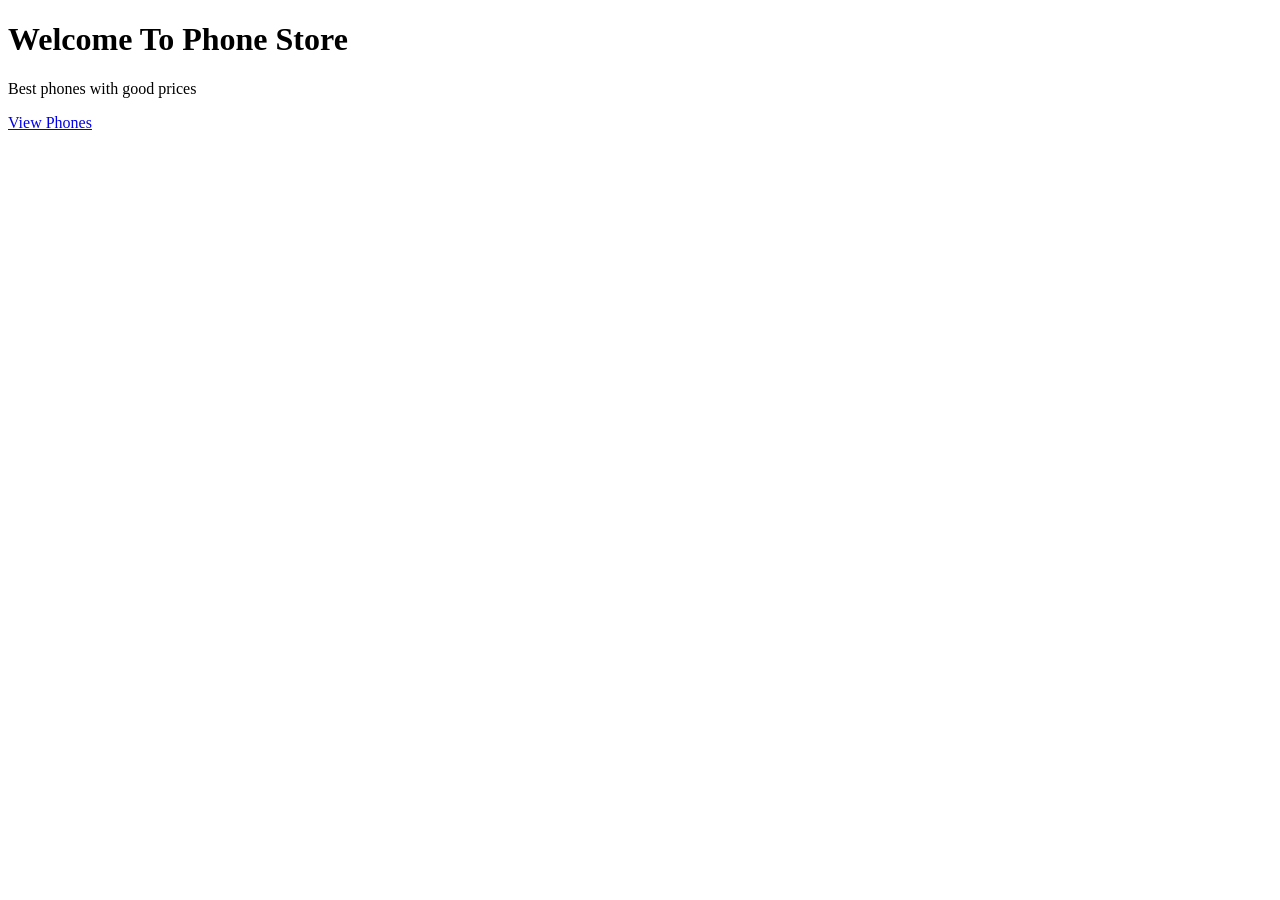
==== index.html @ f89a4284 "Add files via upload" ====
<!DOCTYPE html>
<html>
<head>
    <title>Phone Store</title>
</head>

<body>

    <h1>Welcome To Phone Store</h1>

    <p>Best phones with good prices</p>

    <a href="phones.html">View Phones</a>

</body>
</html>
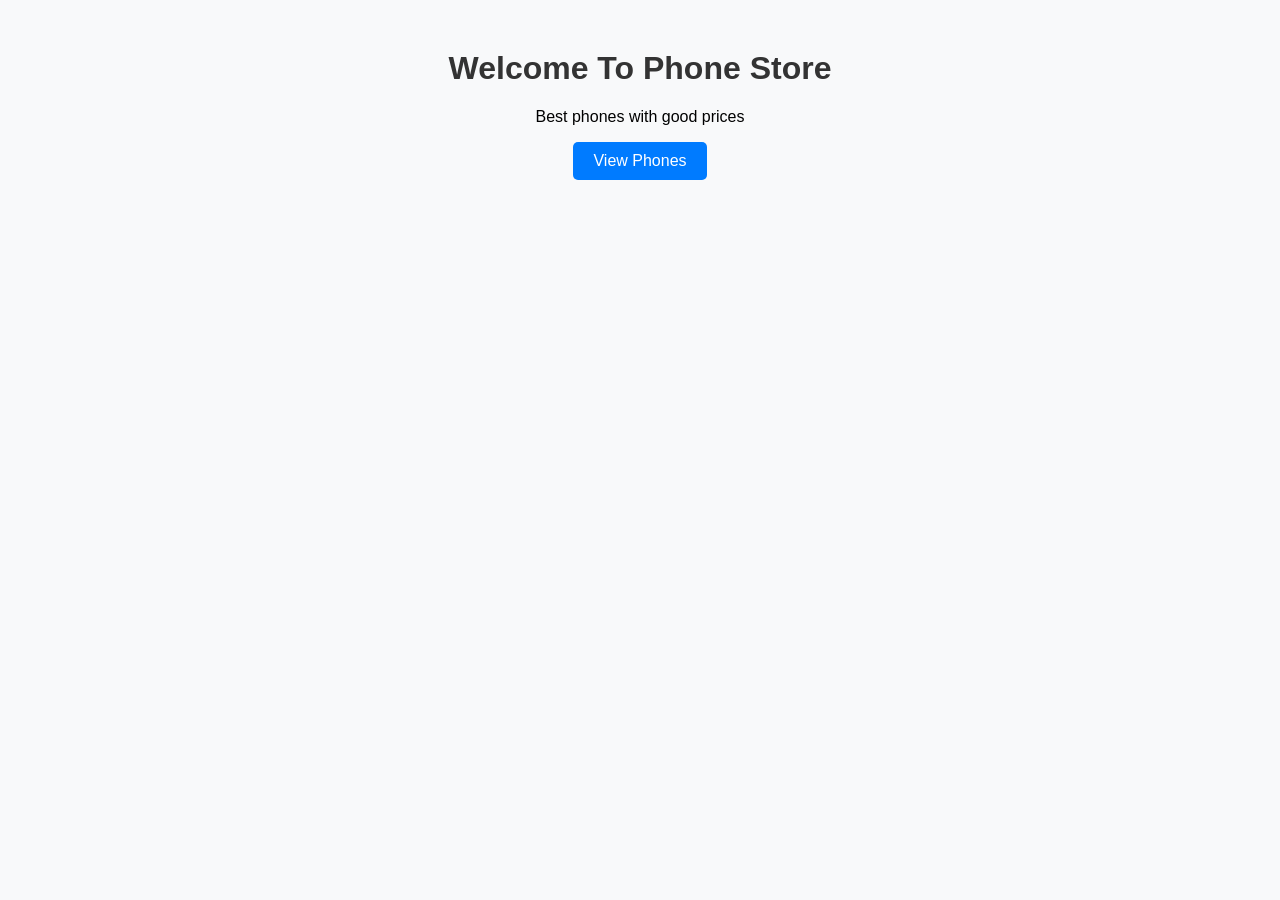
==== commit d0549d82: "Enhance index.html with CSS styling Added CSS styles for improved layout and design." ====
--- a/index.html
+++ b/index.html
@@ -2,15 +2,36 @@
 <html>
 <head>
     <title>Phone Store</title>
+    
+    <style>
+        body {
+            font-family: Arial, sans-serif;
+            text-align: center;
+            background-color: #f8f9fa;
+            margin-top: 50px;
+        }
+        h1 {
+            color: #333;
+        }
+        a {
+            display: inline-block;
+            padding: 10px 20px;
+            background-color: #007bff;
+            color: white;
+            text-decoration: none;
+            border-radius: 5px;
+            transition: background-color 0.3s;
+        }
+        a:hover {
+            background-color: #0056b3;
+        }
+    </style>
+    
 </head>
 
 <body>
-
     <h1>Welcome To Phone Store</h1>
-
     <p>Best phones with good prices</p>
-
     <a href="phones.html">View Phones</a>
-
 </body>
-</html>+</html>
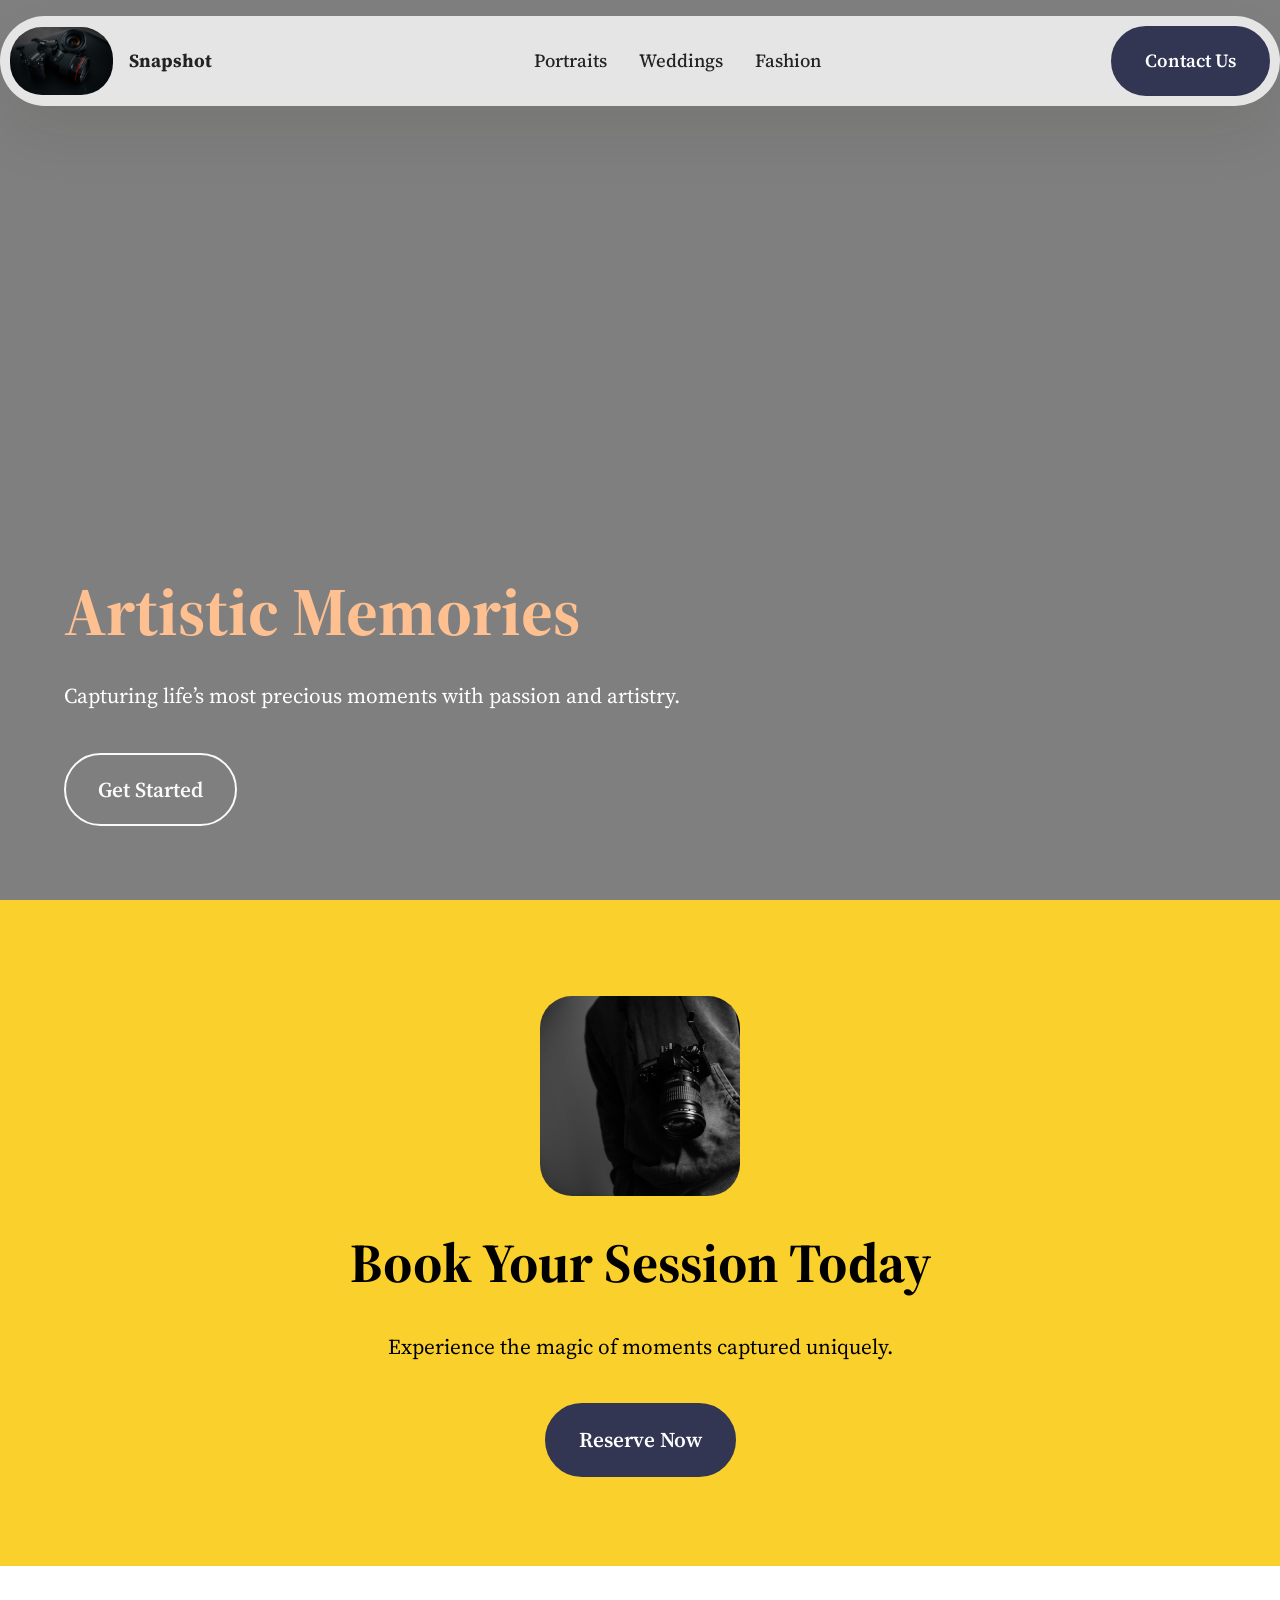
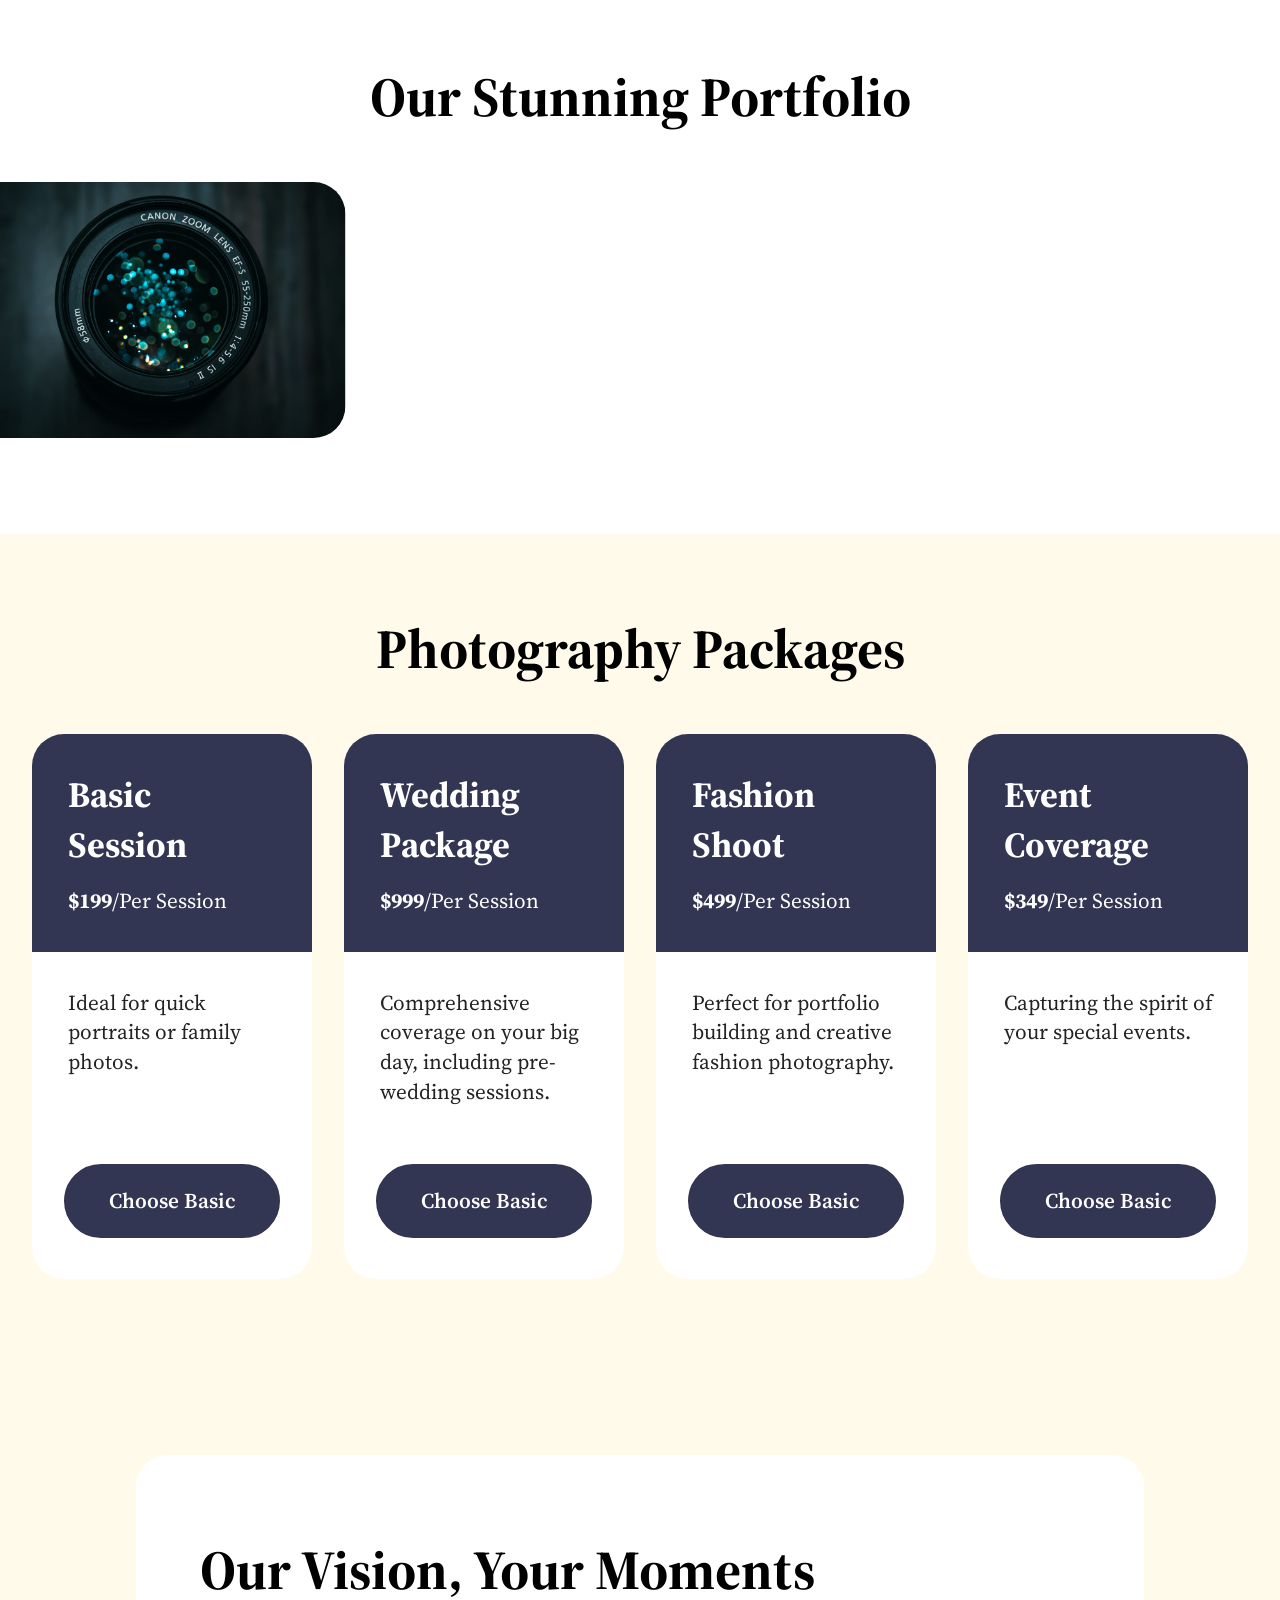
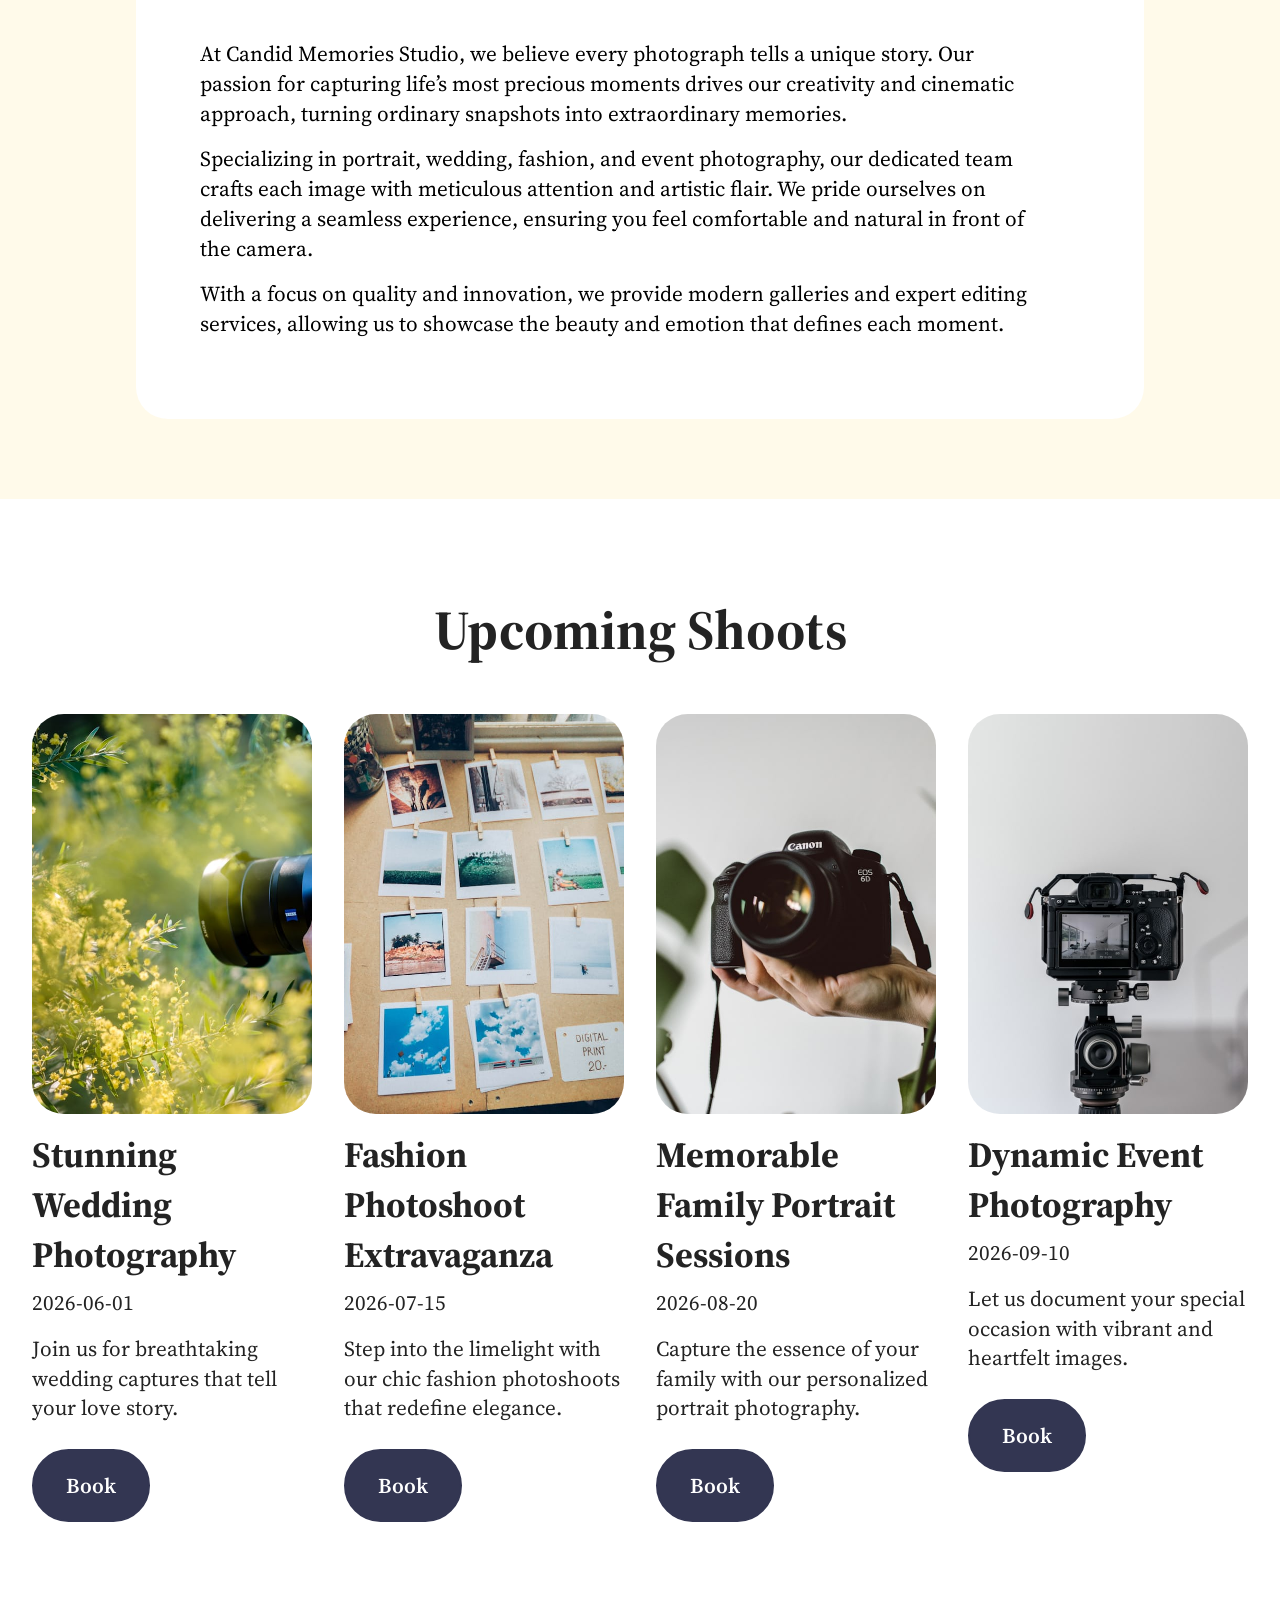
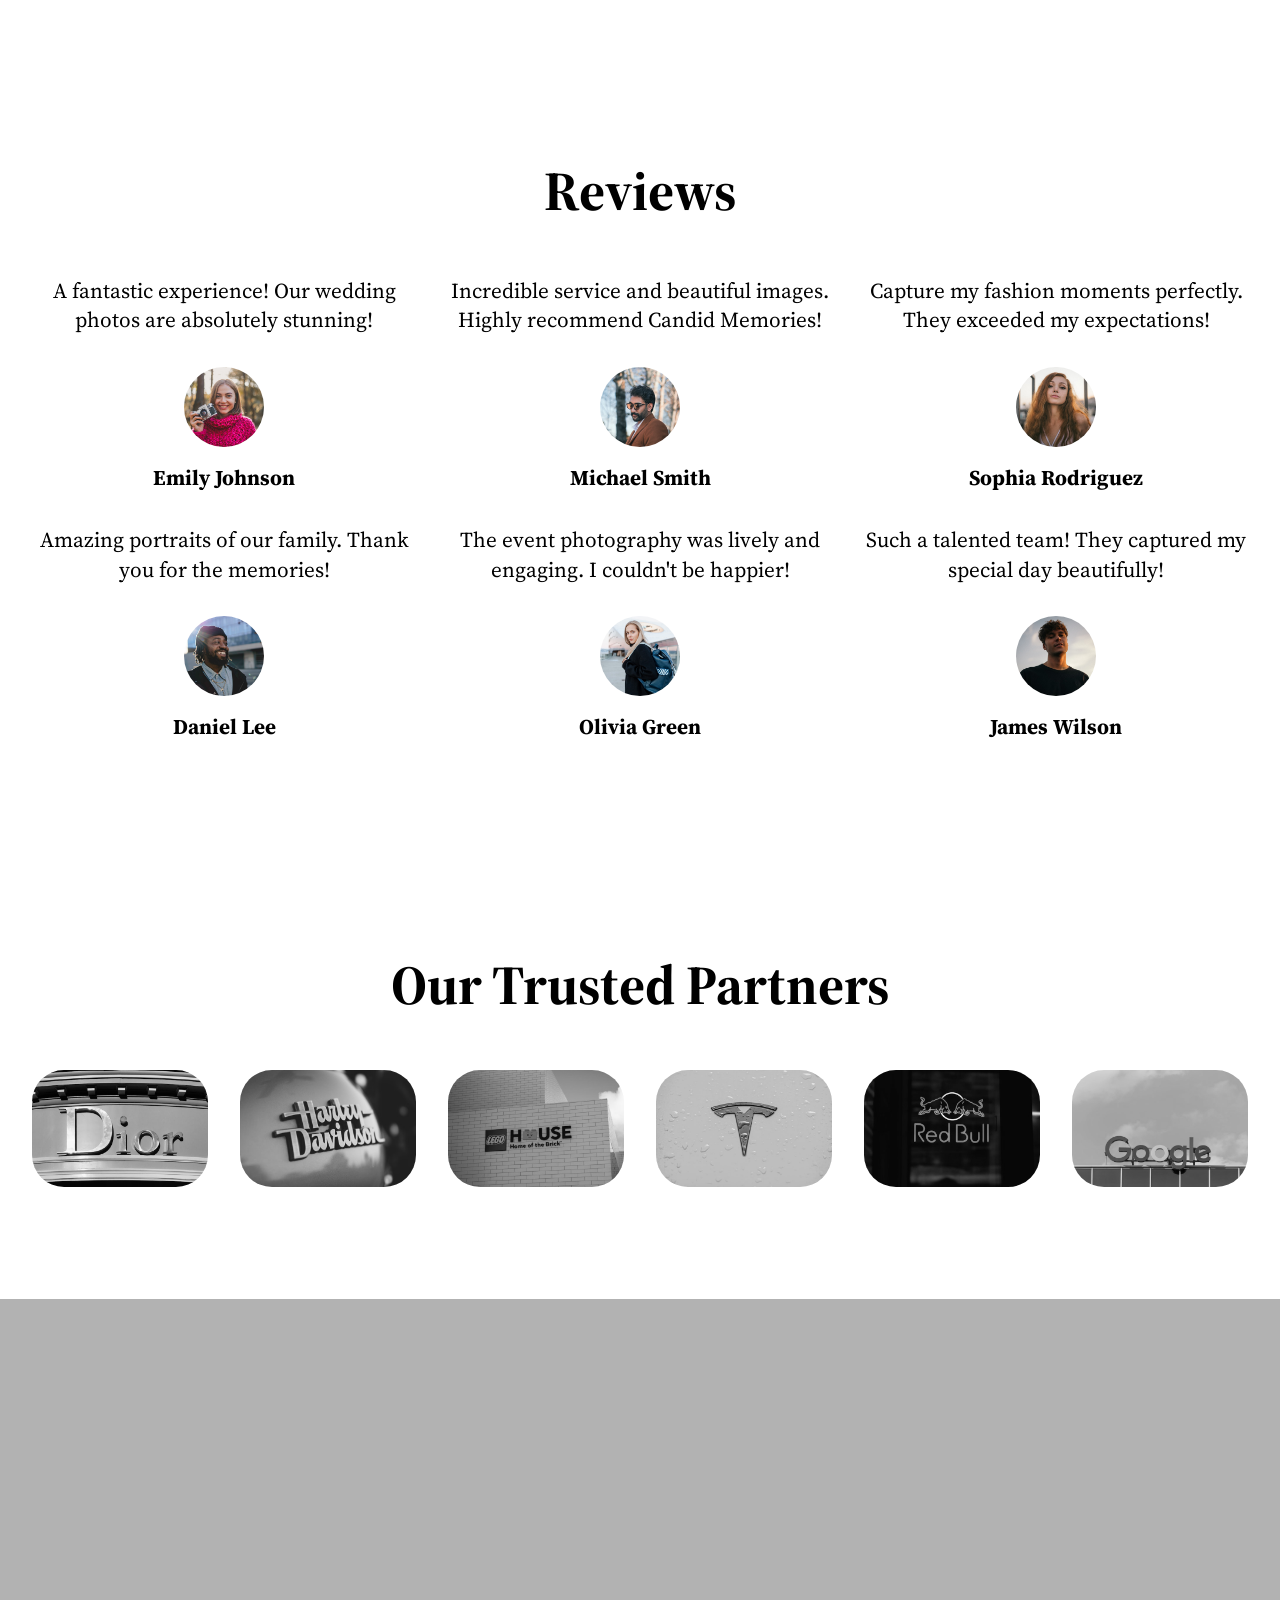
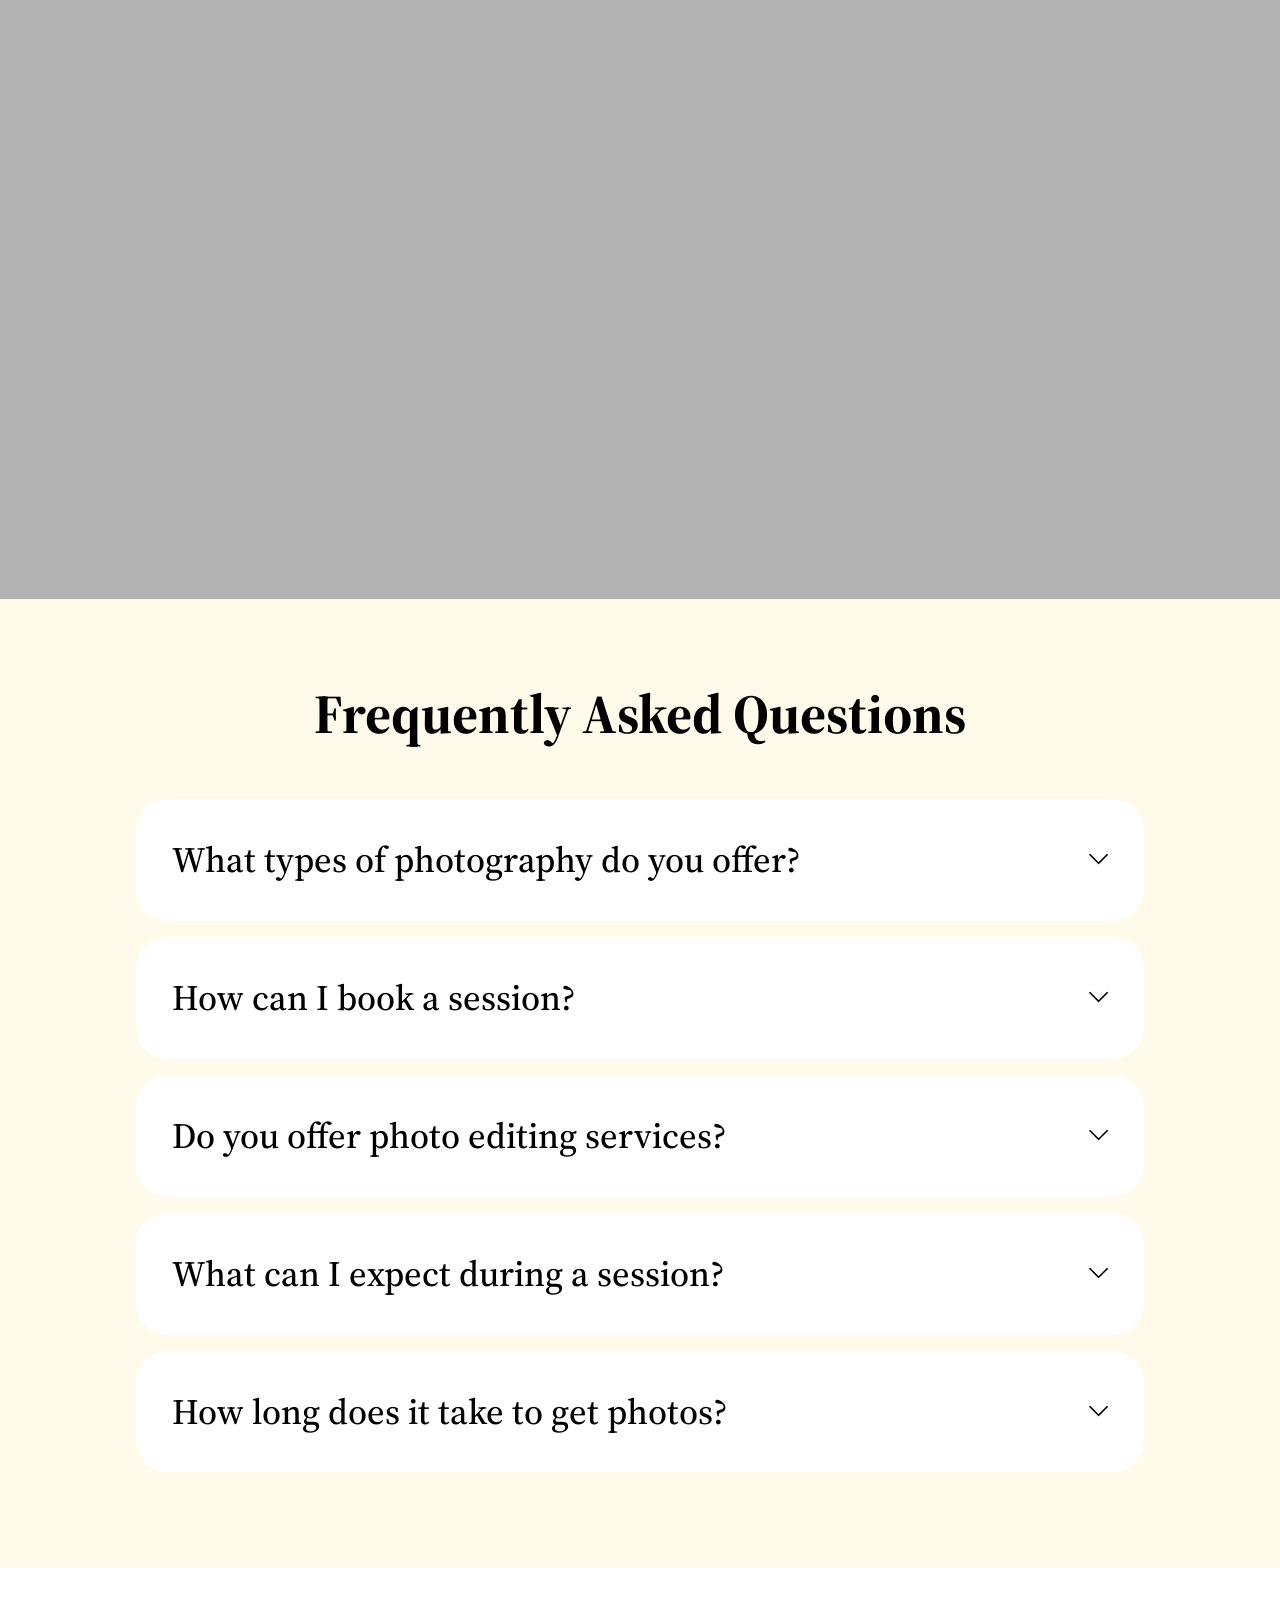
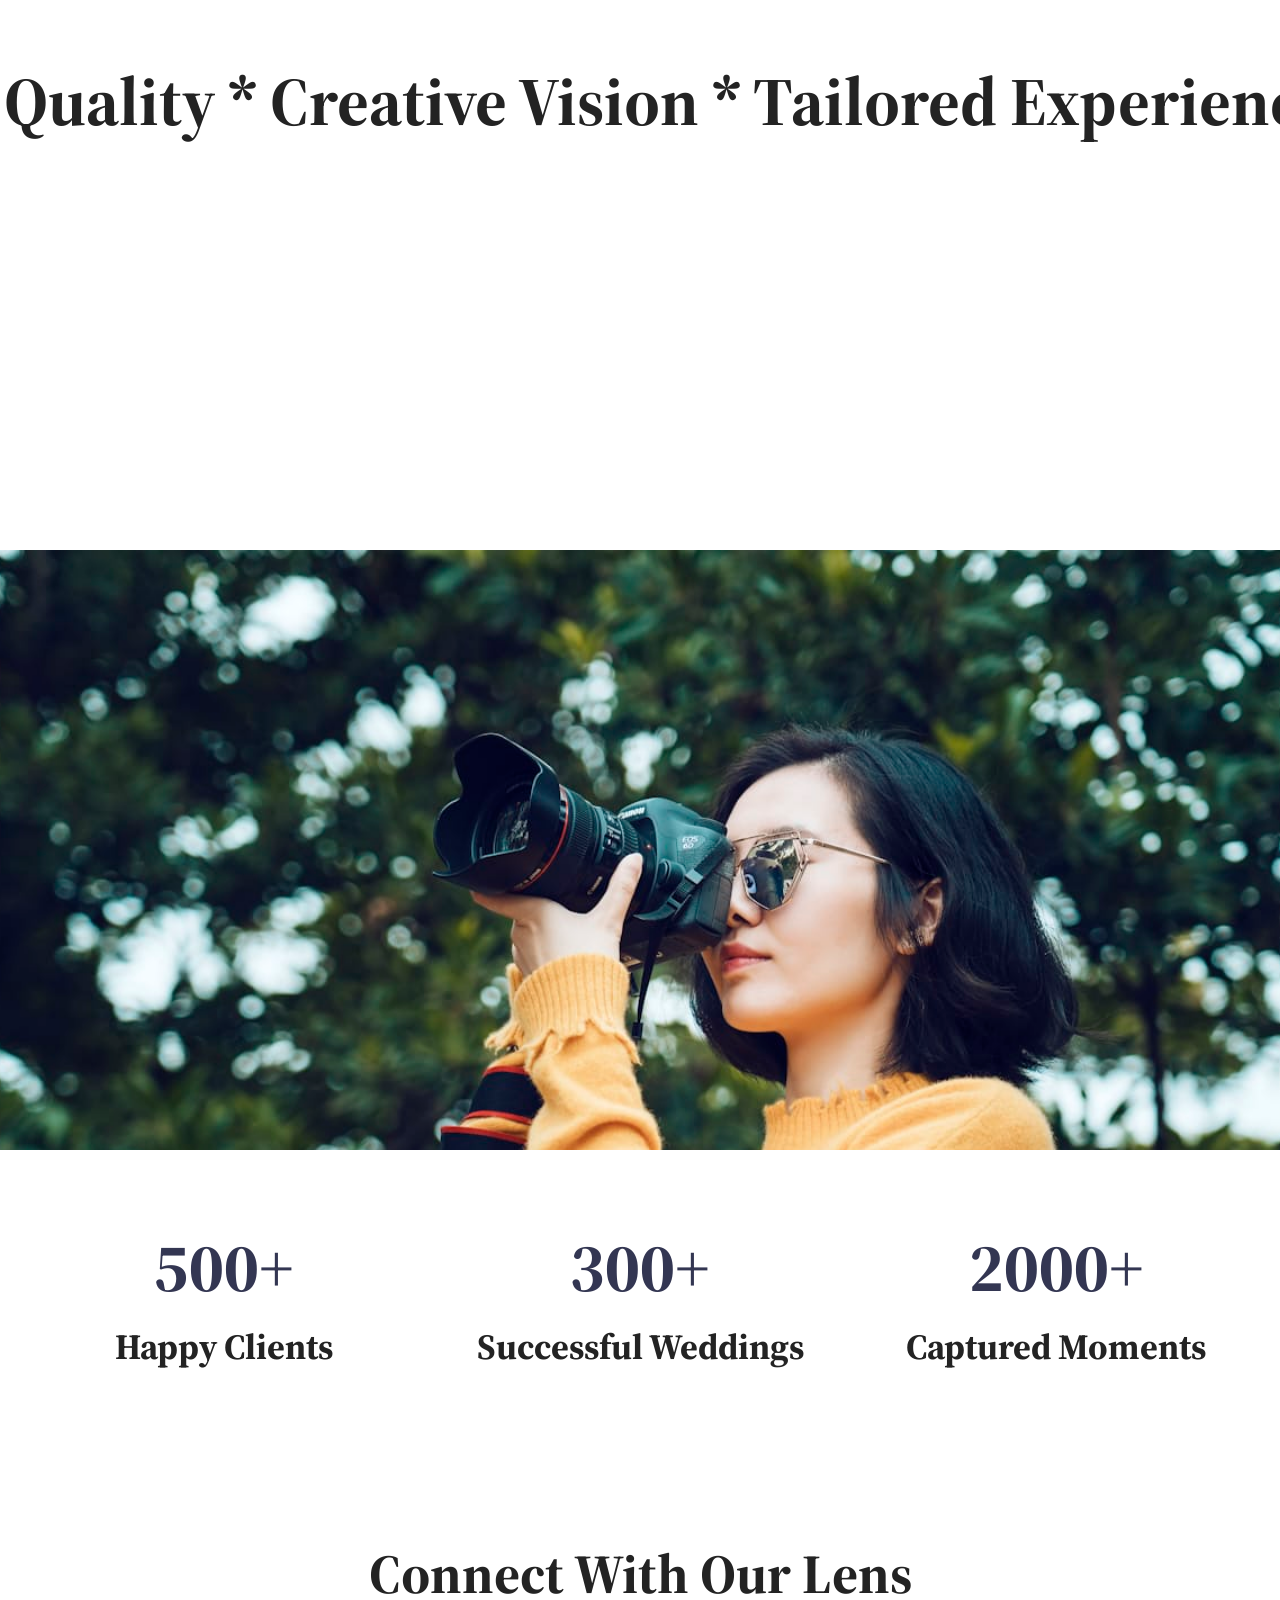
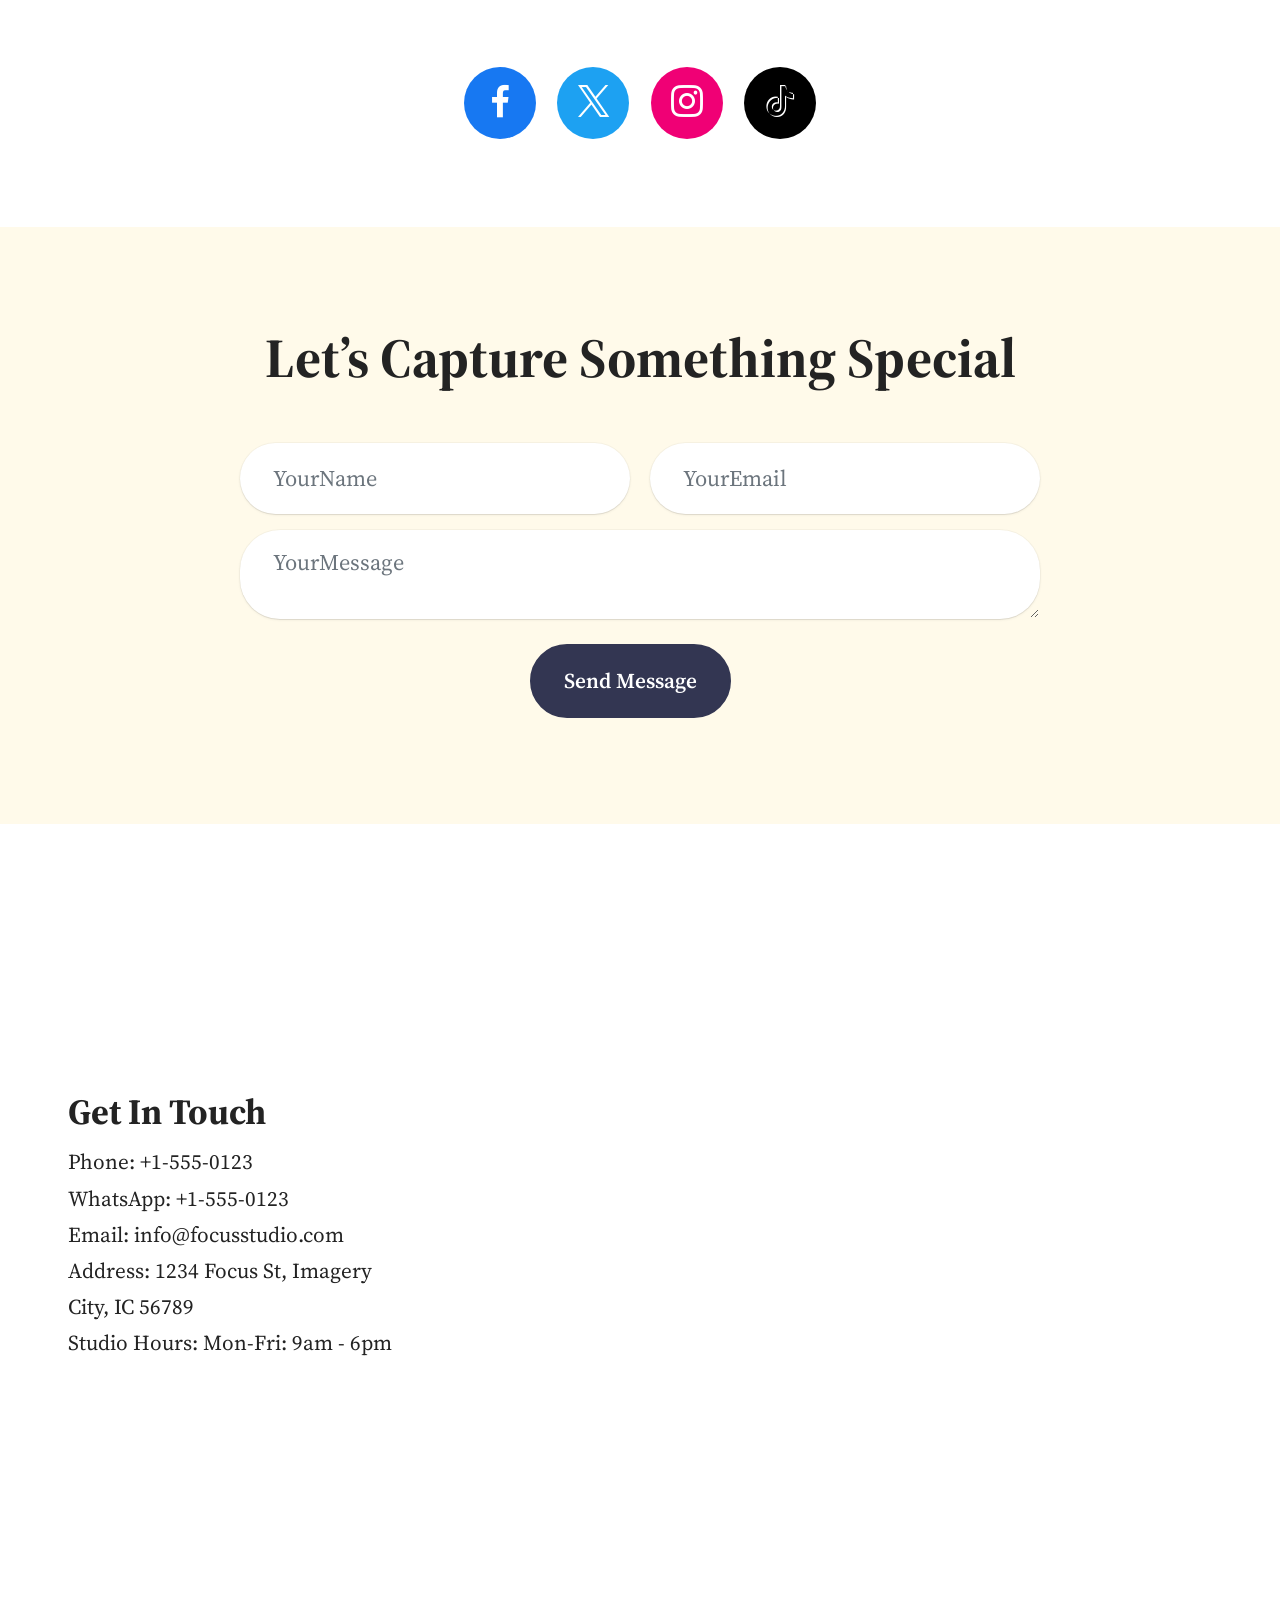
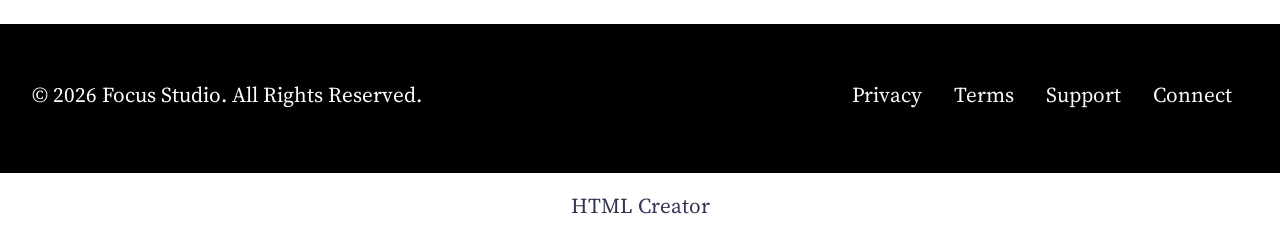
==== commit 9c2ba939: "Add files via upload" ====
--- a/index.html
+++ b/index.html
@@ -1,37 +1,865 @@
-<!DOCTYPE html>
-<html>
-<head>
-    <title>Phone Store</title>
-    
-    <style>
-        body {
-            font-family: Arial, sans-serif;
-            text-align: center;
-            background-color: #f8f9fa;
-            margin-top: 50px;
-        }
-        h1 {
-            color: #333;
-        }
-        a {
-            display: inline-block;
-            padding: 10px 20px;
-            background-color: #007bff;
-            color: white;
-            text-decoration: none;
-            border-radius: 5px;
-            transition: background-color 0.3s;
-        }
-        a:hover {
-            background-color: #0056b3;
-        }
-    </style>
-    
-</head>
-
-<body>
-    <h1>Welcome To Phone Store</h1>
-    <p>Best phones with good prices</p>
-    <a href="phones.html">View Phones</a>
-</body>
-</html>
+<!DOCTYPE html>
+<html  >
+<head>
+  <!-- Site made with Mobirise Website Builder v6.1.12, https://mobirise.com -->
+  <meta charset="UTF-8">
+  <meta http-equiv="X-UA-Compatible" content="IE=edge">
+  <meta name="generator" content="Mobirise v6.1.12, mobirise.com">
+  <meta name="viewport" content="width=device-width, initial-scale=1, minimum-scale=1">
+  <link rel="shortcut icon" href="assets/images/photo-1502982720700-bfff97f2ecac.jpeg" type="image/x-icon">
+  <meta name="description" content="Photography services that capture moments with creativity and cinematic techniques, from weddings to portraits.">
+  
+  
+  <title>Professional Photography Studio for Weddings, Portraits, and Events</title>
+  <link rel="stylesheet" href="assets/web/assets/mobirise-icons2/mobirise2.css">
+  <link rel="stylesheet" href="assets/bootstrap/css/bootstrap.min.css">
+  <link rel="stylesheet" href="assets/parallax/jarallax.css">
+  <link rel="stylesheet" href="assets/dropdown/css/style.css">
+  <link rel="stylesheet" href="assets/socicon/css/styles.css">
+  <link rel="stylesheet" href="assets/theme/css/style.css">
+  <link rel="preload" href="https://fonts.googleapis.com/css2?family=Source+Serif+4:wght@400;700&display=swap&display=swap" as="style" onload="this.onload=null;this.rel='stylesheet'">
+  <noscript><link rel="stylesheet" href="https://fonts.googleapis.com/css2?family=Source+Serif+4:wght@400;700&display=swap&display=swap"></noscript>
+  <link rel="preload" as="style" href="assets/mobirise/css/mbr-additional.css?v=GPKdsh"><link rel="stylesheet" href="assets/mobirise/css/mbr-additional.css?v=GPKdsh" type="text/css">
+
+  
+  
+  
+</head>
+<body>
+  
+  <section data-bs-version="5.1" class="menu menu2 cid-vjPxh8RHXF" once="menu" id="menu-5-vjPxh8RHXF">
+	
+
+	<nav class="navbar navbar-dropdown navbar-fixed-top navbar-expand-lg">
+		<div class="container">
+			<div class="navbar-brand">
+				<span class="navbar-logo">
+					<a href="https://mobiri.se">
+						<img src="assets/images/photo-1502982720700-bfff97f2ecac.jpeg" alt="Mobirise Website Builder" style="height: 4.3rem;">
+					</a>
+				</span>
+				<span class="navbar-caption-wrap"><a class="navbar-caption text-black display-4" href="https://mobiri.se">Snapshot</a></span>
+			</div>
+			<button class="navbar-toggler" type="button" data-toggle="collapse" data-bs-toggle="collapse" data-target="#navbarSupportedContent" data-bs-target="#navbarSupportedContent" aria-controls="navbarNavAltMarkup" aria-expanded="false" aria-label="Toggle navigation">
+				<div class="hamburger">
+					<span></span>
+					<span></span>
+					<span></span>
+					<span></span>
+				</div>
+			</button>
+			<div class="collapse navbar-collapse" id="navbarSupportedContent">
+				<ul class="navbar-nav nav-dropdown" data-app-modern-menu="true">
+					<li class="nav-item">
+						<a class="nav-link link text-black display-4" href="https://mobiri.se">Portraits</a>
+					</li>
+					<li class="nav-item">
+						<a class="nav-link link text-black display-4" href="https://mobiri.se" aria-expanded="false">Weddings</a>
+					</li>
+					<li class="nav-item">
+						<a class="nav-link link text-black display-4" href="https://mobiri.se">Fashion</a>
+					</li>
+				</ul>
+				
+				<div class="navbar-buttons mbr-section-btn">
+					<a class="btn btn-primary display-4" href="https://mobiri.se">Contact Us</a>
+				</div>
+			</div>
+		</div>
+	</nav>
+</section>
+
+<section data-bs-version="5.1" class="header18 cid-vjPxh8SA0e mbr-fullscreen" data-bg-video="https://www.youtube.com/embed/ohpHY8m54Hc?autoplay=1&amp;loop=1&amp;playlist=ohpHY8m54Hc&amp;t=20&amp;mute=1&amp;playsinline=1&amp;controls=0&amp;showinfo=0&amp;autohide=1&amp;allowfullscreen=true&amp;mode=transparent" id="hero-15-vjPxh8SA0e">
+  
+
+  <div class="mbr-overlay" style="opacity: 0.5; background-color: rgb(0, 0, 0);"></div>
+  <div class="container-fluid">
+    <div class="row">
+      <div class="content-wrap col-12 col-md-12">
+        <h1 class="mbr-section-title mbr-fonts-style mbr-white mb-4 display-1">
+          <strong>Artistic Memories</strong>
+        </h1>
+        
+        <p class="mbr-fonts-style mbr-text mbr-white mb-4 display-7">Capturing life’s most precious moments with passion and artistry.</p>
+        <div class="mbr-section-btn">
+          <a class="btn btn-white-outline display-7" href="https://mobiri.se">Get Started</a>
+        </div>
+      </div>
+    </div>
+  </div>
+</section>
+
+<section data-bs-version="5.1" class="header12 cid-vjPxh8S3oY" id="call-to-action-8-vjPxh8S3oY">
+    
+
+    
+    
+
+    <div class="text-center container">
+        <div class="row mb-4 justify-content-center">
+            <div class="col-12 col-md-4">
+                <img src="assets/images/photo-1499343245400-cddc78a01317.jpeg" alt="Mobirise Website Builder">
+            </div>
+        </div>
+        <div class="row justify-content-center">
+            <div class="col-md-12 content-head">
+                <h1 class="mbr-section-title mbr-fonts-style mb-4 display-2">
+                    <strong>Book Your Session Today</strong>
+                </h1>
+                <p class="mbr-text mbr-fonts-style mb-4 display-7">Experience the magic of moments captured uniquely.</p>
+                <div class="mbr-section-btn mt-4">
+                    <a class="btn btn-primary display-7" href="https://mobiri.se">Reserve Now</a>
+                </div>
+            </div>
+        </div>
+    </div>
+</section>
+
+<section data-bs-version="5.1" class="gallery07 cid-vjPxh8TL9C" id="gallery-16-vjPxh8TL9C">
+  
+  
+  <div class="container-fluid gallery-wrapper">
+    <div class="row justify-content-center">
+      <div class="col-12 content-head">
+        <div class="mbr-section-head mb-5">
+          <h4 class="mbr-section-title mbr-fonts-style align-center mb-0 display-2">
+            <strong>Our Stunning Portfolio</strong>
+          </h4>
+          
+        </div>
+      </div>
+    </div>
+    <div class="grid-container">
+      <div class="grid-container-3 moving-left" style="transform: translate3d(-200px, 0px, 0px);">
+        <div class="grid-item">
+          <img src="assets/images/photo-1598006640672-f0cc33c40702.jpeg" alt="Mobirise Website Builder">
+        </div>
+        <div class="grid-item">
+          <img src="assets/images/photo-1542038784456-1ea8e935640e.jpeg" alt="Mobirise Website Builder">
+        </div>
+        <div class="grid-item">
+          <img src="assets/images/photo-1516828848398-e04c82e9205a.jpeg" alt="Mobirise Website Builder">
+        </div>
+        <div class="grid-item">
+          <img src="assets/images/photo-1506241537529-eefea1fbe44d.jpeg" alt="Mobirise Website Builder">
+        </div>
+      </div>
+    </div>
+  </div>
+</section>
+
+<section data-bs-version="5.1" class="pricing1 cid-vjPxh8T1RH" id="pricing-cards-1-vjPxh8T1RH">
+    
+    
+    <div class="container-fluid">
+        <div class="row justify-content-center">
+            <div class="col-12 content-head">
+                <div class="mbr-section-head mb-5">
+                    <h4 class="mbr-section-title mbr-fonts-style align-center mb-0 display-2">
+                        <strong>Photography Packages</strong>
+                    </h4>
+                    
+                </div>
+            </div>
+        </div>
+        <div class="row">
+            <div class="item features-without-image col-12 col-md-6 col-lg-3 item-mb active">
+                <div class="item-wrapper">
+                    <div class="item-head">
+                        <h5 class="item-title mbr-fonts-style mb-3 display-5">
+                            <strong>Basic Session</strong>
+                        </h5>
+                        <h6 class="item-subtitle mbr-fonts-style mt-0 mb-0 display-7">
+                            <strong>$199</strong>/Per Session
+                        </h6>
+                    </div>
+                    <div class="item-content">
+                        <p class="mbr-text mbr-fonts-style display-7">Ideal for quick portraits or family photos.</p>
+                    </div>
+                    <div class="mbr-section-btn item-footer">
+                        <a href="" class="btn item-btn btn-primary display-7">Choose Basic</a>
+                    </div>
+                </div>
+            </div>
+            <div class="item features-without-image col-12 col-md-6 col-lg-3 item-mb">
+                <div class="item-wrapper">
+                    <div class="item-head">
+                        <h5 class="item-title mbr-fonts-style mb-3 display-5">
+                            <strong>Wedding Package</strong>
+                        </h5>
+                        <h6 class="item-subtitle mbr-fonts-style mt-0 mb-0 display-7">
+                            <strong>$999</strong>/Per Session
+                        </h6>
+                    </div>
+                    <div class="item-content">
+                        <p class="mbr-text mbr-fonts-style display-7">Comprehensive coverage on your big day, including pre-wedding sessions.</p>
+                    </div>
+                    <div class="mbr-section-btn item-footer">
+                        <a href="" class="btn item-btn btn-primary display-7">Choose Basic</a>
+                    </div>
+                </div>
+            </div>
+
+            <div class="item features-without-image col-12 col-md-6 col-lg-3 item-mb">
+                <div class="item-wrapper">
+                    <div class="item-head">
+                        <h5 class="item-title mbr-fonts-style mb-3 display-5">
+                            <strong>Fashion Shoot</strong>
+                        </h5>
+                        <h6 class="item-subtitle mbr-fonts-style mt-0 mb-0 display-7">
+                            <strong>$499</strong>/Per Session
+                        </h6>
+                    </div>
+                    <div class="item-content">
+                        <p class="mbr-text mbr-fonts-style display-7">Perfect for portfolio building and creative fashion photography.</p>
+                    </div>
+                    <div class="mbr-section-btn item-footer">
+                        <a href="" class="btn item-btn btn-primary display-7">Choose Basic</a>
+                    </div>
+                </div>
+            </div>
+
+            <div class="item features-without-image col-12 col-md-6 col-lg-3 item-mb">
+                <div class="item-wrapper">
+                    <div class="item-head">
+                        <h5 class="item-title mbr-fonts-style mb-3 display-5">
+                            <strong>Event Coverage</strong>
+                        </h5>
+                        <h6 class="item-subtitle mbr-fonts-style mt-0 mb-0 display-7">
+                            <strong>$349</strong>/Per Session
+                        </h6>
+                    </div>
+                    <div class="item-content">
+                        <p class="mbr-text mbr-fonts-style display-7">Capturing the spirit of your special events.</p>
+                    </div>
+                    <div class="mbr-section-btn item-footer">
+                        <a href="" class="btn item-btn btn-primary display-7">Choose Basic</a>
+                    </div>
+                </div>
+            </div>
+        </div>
+    </div>
+</section>
+
+<section data-bs-version="5.1" class="article07 cid-vjPxh8TmqF" id="about-us-7-vjPxh8TmqF">
+  
+
+  
+  
+  <div class="container">
+    <div class="row justify-content-center">
+      <div class="card col-md-12 col-lg-10">
+        <div class="card-wrapper">
+          <h3 class="card-title mbr-fonts-style mbr-white mt-3 mb-4 display-2">
+            <strong>Our Vision, Your Moments</strong>
+          </h3>
+          <div class="row card-box align-left">
+            <div class="item features-without-image col-12">
+              <div class="item-wrapper">
+                
+                <p class="mbr-text mbr-fonts-style display-7">At Candid Memories Studio, we believe every photograph tells a unique story. Our passion for capturing life’s most precious moments drives our creativity and cinematic approach, turning ordinary snapshots into extraordinary memories.</p>
+              </div>
+            </div>
+            <div class="item features-without-image col-12">
+              <div class="item-wrapper">
+                
+                <p class="mbr-text mbr-fonts-style display-7">Specializing in portrait, wedding, fashion, and event photography, our dedicated team crafts each image with meticulous attention and artistic flair. We pride ourselves on delivering a seamless experience, ensuring you feel comfortable and natural in front of the camera.</p>
+              </div>
+            </div>
+            <div class="item features-without-image col-12">
+              <div class="item-wrapper">
+                
+                <p class="mbr-text mbr-fonts-style display-7">With a focus on quality and innovation, we provide modern galleries and expert editing services, allowing us to showcase the beauty and emotion that defines each moment.</p>
+              </div>
+            </div>
+          </div>
+          
+        </div>
+      </div>
+    </div>
+  </div>
+</section>
+
+<section data-bs-version="5.1" class="features03 cid-vjPxh8TkgZ" id="events-1-vjPxh8TkgZ">
+  
+  
+  <div class="container-fluid">
+    <div class="row justify-content-center mb-5">
+      <div class="col-12 content-head">
+        <div class="mbr-section-head">
+          <h4 class="mbr-section-title mbr-fonts-style align-center mb-0 display-2">
+            <strong>Upcoming Shoots</strong>
+          </h4>
+          
+        </div>
+      </div>
+    </div>
+    <div class="row">
+      <div class="item features-image col-12 col-md-6 col-lg-3 active">
+        <div class="item-wrapper">
+          <div class="item-img mb-3">
+            <img src="assets/images/photo-1565004569929-4f400c11e9ef.jpeg" alt="Mobirise Website Builder" title="">
+          </div>
+          <div class="item-content align-left">
+            <h5 class="item-title mbr-fonts-style mt-0 mb-2 display-5">
+              <strong>Stunning Wedding Photography</strong>
+            </h5>
+            <p class="mbr-text mbr-fonts-style mb-3 display-7">2026-06-01</p>
+            <p class="mbr-text mbr-fonts-style mb-3 display-7">Join us for breathtaking wedding captures that tell your love story.</p>
+            <div class="mbr-section-btn item-footer">
+              <a href="" class="btn item-btn btn-primary display-7">Book</a>
+            </div>
+          </div>
+        </div>
+      </div>
+      <div class="item features-image col-12 col-md-6 col-lg-3">
+        <div class="item-wrapper">
+          <div class="item-img mb-3">
+            <img src="assets/images/photo-1500051638674-ff996a0ec29e.jpeg" alt="Mobirise Website Builder" title="" data-slide-to="1" data-bs-slide-to="1">
+          </div>
+          <div class="item-content align-left">
+            <h5 class="item-title mbr-fonts-style mb-2 mt-0 display-5">
+              <strong>Fashion Photoshoot Extravaganza</strong>
+            </h5>
+            <p class="mbr-text mbr-fonts-style mb-3 display-7">2026-07-15</p>
+            <p class="mbr-text mbr-fonts-style mb-3 display-7">Step into the limelight with our chic fashion photoshoots that redefine elegance.</p>
+            <div class="mbr-section-btn item-footer">
+              <a href="" class="btn item-btn btn-primary display-7">Book</a>
+            </div>
+          </div>
+        </div>
+      </div>
+      <div class="item features-image col-12 col-md-6 col-lg-3">
+        <div class="item-wrapper">
+          <div class="item-img mb-3">
+            <img src="assets/images/photo-1548502499-ef49e8cf98d4.jpeg" alt="Mobirise Website Builder" title="" data-slide-to="2" data-bs-slide-to="2">
+          </div>
+          <div class="item-content align-left">
+            <h5 class="item-title mbr-fonts-style mb-2 mt-0 display-5">
+              <strong>Memorable Family Portrait Sessions</strong>
+            </h5>
+            <p class="mbr-text mbr-fonts-style mb-3 display-7">2026-08-20</p>
+            <p class="mbr-text mbr-fonts-style mb-3 display-7">Capture the essence of your family with our personalized portrait photography.</p>
+            <div class="mbr-section-btn item-footer">
+              <a href="" class="btn item-btn btn-primary display-7">Book</a>
+            </div>
+          </div>
+        </div>
+      </div>
+      <div class="item features-image col-12 col-md-6 col-lg-3">
+        <div class="item-wrapper">
+          <div class="item-img mb-3">
+            <img src="assets/images/photo-1726667798128-ac67fa9c869a.jpeg" alt="Mobirise Website Builder" title="" data-slide-to="2" data-bs-slide-to="2">
+          </div>
+          <div class="item-content align-left">
+            <h5 class="item-title mbr-fonts-style mb-2 mt-0 display-5">
+              <strong>Dynamic Event Photography</strong>
+            </h5>
+            <p class="mbr-text mbr-fonts-style mb-3 display-7">2026-09-10</p>
+            <p class="mbr-text mbr-fonts-style mb-3 display-7">Let us document your special occasion with vibrant and heartfelt images.</p>
+            <div class="mbr-section-btn item-footer">
+              <a href="" class="btn item-btn btn-primary display-7">Book</a>
+            </div>
+          </div>
+        </div>
+      </div>
+    </div>
+  </div>
+</section>
+
+<section data-bs-version="5.1" class="people05 cid-vjPxh8Uvvu" id="testimonials-5-vjPxh8Uvvu">
+	
+
+	
+	
+	<div class="container">
+		<div class="row mb-5 justify-content-center">
+			<div class="col-12 mb-0 content-head">
+				<h3 class="mbr-section-title mbr-fonts-style align-center mb-0 display-2">
+					<strong>Reviews</strong>
+				</h3>
+				
+			</div>
+		</div>
+		<div class="row">
+			<div class="item features-without-image col-12 col-md-6 col-lg-4 active">
+				<div class="item-wrapper">
+					<div class="card-box align-left">
+						<p class="card-text mbr-fonts-style display-7">A fantastic experience! Our wedding photos are absolutely stunning!</p>
+						<div class="img-wrapper mt-4 mb-3">
+							<img src="assets/images/photo-1557779939-87259c01de7b.jpeg" alt="" data-slide-to="0" data-bs-slide-to="0">
+						</div>
+						<h5 class="card-title mbr-fonts-style display-7">
+							<strong>Emily Johnson</strong>
+						</h5>
+					</div>
+				</div>
+			</div>
+			<div class="item features-without-image col-12 col-md-6 col-lg-4">
+				<div class="item-wrapper">
+					<div class="card-box align-left">
+						<p class="card-text mbr-fonts-style display-7">Incredible service and beautiful images. Highly recommend Candid Memories!</p>
+						<div class="img-wrapper mt-4 mb-3">
+							<img src="assets/images/photo-1638868939857-11ac407b347a.jpeg" data-slide-to="1" data-bs-slide-to="1" alt="">
+						</div>
+						<h5 class="card-title mbr-fonts-style display-7">
+							<strong>Michael Smith</strong>
+						</h5>
+					</div>
+				</div>
+			</div>
+			<div class="item features-without-image col-12 col-md-6 col-lg-4">
+				<div class="item-wrapper">
+					<div class="card-box align-left">
+						<p class="card-text mbr-fonts-style display-7">Capture my fashion moments perfectly. They exceeded my expectations!</p>
+						<div class="img-wrapper mt-4 mb-3">
+							<img src="assets/images/photo-1536763225213-b5592b525630.jpeg" data-slide-to="2" data-bs-slide-to="2" alt="">
+						</div>
+						<h5 class="card-title mbr-fonts-style display-7">
+							<strong>Sophia Rodriguez</strong>
+						</h5>
+					</div>
+				</div>
+			</div>
+			<div class="item features-without-image col-12 col-md-6 col-lg-4">
+				<div class="item-wrapper">
+					<div class="card-box align-left">
+						<p class="card-text mbr-fonts-style display-7">Amazing portraits of our family. Thank you for the memories!</p>
+						<div class="img-wrapper mt-4 mb-3">
+							<img src="assets/images/photo-1621624666561-84d0107001dc.jpeg" data-slide-to="4" data-bs-slide-to="4" alt="">
+						</div>
+						<h5 class="card-title mbr-fonts-style display-7">
+							<strong>Daniel Lee</strong>
+						</h5>
+					</div>
+				</div>
+			</div>
+			<div class="item features-without-image col-12 col-md-6 col-lg-4">
+				<div class="item-wrapper">
+					<div class="card-box align-left">
+						<p class="card-text mbr-fonts-style display-7">The event photography was lively and engaging. I couldn't be happier!</p>
+						<div class="img-wrapper mt-4 mb-3">
+							<img src="assets/images/photo-1643029950351-6ae7f69186fc.jpeg" data-slide-to="6" data-bs-slide-to="6" alt="">
+						</div>
+						<h5 class="card-title mbr-fonts-style display-7">
+							<strong>Olivia Green</strong>
+						</h5>
+					</div>
+				</div>
+			</div>
+			<div class="item features-without-image col-12 col-md-6 col-lg-4">
+				<div class="item-wrapper">
+					<div class="card-box align-left">
+						<p class="card-text mbr-fonts-style display-7">Such a talented team! They captured my special day beautifully!</p>
+						<div class="img-wrapper mt-4 mb-3">
+							<img src="assets/images/photo-1543965170-4c01a586684e.jpeg" data-slide-to="7" data-bs-slide-to="7" alt="">
+						</div>
+						<h5 class="card-title mbr-fonts-style display-7">
+							<strong>James Wilson</strong>
+						</h5>
+					</div>
+				</div>
+			</div>
+		</div>
+	</div>
+</section>
+
+<section data-bs-version="5.1" class="clients04 cid-vjPxh8Uz2z" id="partners-1-vjPxh8Uz2z">
+    
+    
+    <div class="container-fluid">
+        <div class="row justify-content-center mb-5">
+            <div class="col-12 content-head">
+                <div class="mbr-section-head">
+                    <h4 class="mbr-section-title mbr-fonts-style align-center mb-0 display-2">
+                        <strong>Our Trusted Partners</strong>
+                    </h4>
+                    
+                </div>
+            </div>
+        </div>
+        <div class="row">
+            <div class="item features-image col-12 col-md-6 col-sm-6 col-lg-2 active">
+                <div class="item-wrapper">
+                    <div class="">
+                        <img src="assets/images/photo-1646825461394-ebd1800141d1.jpeg" alt="Mobirise Website Builder" title="" data-slide-to="1" data-bs-slide-to="1">
+                    </div>
+                    
+                </div>
+            </div>
+            <div class="item features-image col-12 col-md-6 col-sm-6 col-lg-2">
+                <div class="item-wrapper">
+                    <div class="">
+                        <img src="assets/images/photo-1606136968306-ab2868cc1f21.jpeg" alt="Mobirise Website Builder" title="" data-slide-to="2" data-bs-slide-to="2">
+                    </div>
+                    
+                </div>
+            </div>
+            <div class="item features-image col-12 col-md-6 col-sm-6 col-lg-2">
+                <div class="item-wrapper">
+                    <div class="">
+                        <img src="assets/images/photo-1681415851723-dca11d0ec9a6.jpeg" alt="Mobirise Website Builder" title="" data-slide-to="3" data-bs-slide-to="3">
+                    </div>
+                    
+                </div>
+            </div>
+            <div class="item features-image col-12 col-md-6 col-sm-6 col-lg-2">
+                <div class="item-wrapper">
+                    <div class="">
+                        <img src="assets/images/photo-1651044450619-5ce74d316987.jpeg" alt="Mobirise Website Builder" title="" data-slide-to="4" data-bs-slide-to="4">
+                    </div>
+                    
+                </div>
+            </div>
+            <div class="item features-image col-12 col-md-6 col-sm-6 col-lg-2">
+                <div class="item-wrapper">
+                    <div class="">
+                        <img src="assets/images/photo-1617727553252-65863c156eb0.jpeg" alt="Mobirise Website Builder" title="" data-slide-to="5" data-bs-slide-to="5">
+                    </div>
+                    
+                </div>
+            </div>
+            <div class="item features-image col-12 col-md-6 col-sm-6 col-lg-2">
+                <div class="item-wrapper">
+                    <div class="">
+                        <img src="assets/images/photo-1529612700005-e35377bf1415.jpeg" alt="Mobirise Website Builder" title="" data-slide-to="6" data-bs-slide-to="6">
+                    </div>
+                    
+                </div>
+            </div>
+        </div>
+    </div>
+</section>
+
+<section data-bs-version="5.1" class="header18 cid-vjPxh8V8PO mbr-fullscreen" data-bg-video="https://www.youtube.com/embed/nd5AOF9DVKA?autoplay=1&amp;loop=1&amp;playlist=nd5AOF9DVKA&amp;t=20&amp;mute=1&amp;playsinline=1&amp;controls=0&amp;showinfo=0&amp;autohide=1&amp;allowfullscreen=true&amp;mode=transparent" id="video-5-vjPxh8V8PO">
+  
+
+  <div class="mbr-overlay" style="opacity: 0.3; background-color: rgb(0, 0, 0);"></div>
+  <div class="container-fluid">
+    <div class="row">
+    </div>
+  </div>
+</section>
+
+<section data-bs-version="5.1" class="list1 cid-vjPxh8V4Zm" id="faq-1-vjPxh8V4Zm">
+    
+    
+    <div class="container">
+        <div class="row justify-content-center">
+            <div class="col-12 col-md-12 col-lg-10 m-auto">
+                <div class="content">
+                    <div class="row justify-content-center mb-5">
+                        <div class="col-12 content-head">
+                            <div class="mbr-section-head">
+                                <h4 class="mbr-section-title mbr-fonts-style align-center mb-0 display-2">
+                                    <strong>Frequently Asked Questions</strong>
+                                </h4>
+                                
+                            </div>
+                        </div>
+                    </div>
+                    <div id="bootstrap-accordion_10" class="panel-group accordionStyles accordion" role="tablist" aria-multiselectable="true">
+                        <div class="card">
+                            <div class="card-header" role="tab" id="headingOne">
+                                <a role="button" class="panel-title collapsed" data-toggle="collapse" data-bs-toggle="collapse" data-core="" href="#collapse1_10" aria-expanded="false" aria-controls="collapse1">
+                                    <h6 class="panel-title-edit mbr-semibold mbr-fonts-style mb-0 display-5">What types of photography do you offer?</h6>
+                                    <span class="sign mbr-iconfont mobi-mbri-arrow-down"></span>
+                                </a>
+                            </div>
+                            <div id="collapse1_10" class="panel-collapse noScroll collapse" role="tabpanel" aria-labelledby="headingOne" data-parent="#accordion" data-bs-parent="#bootstrap-accordion_10">
+                                <div class="panel-body">
+                                    <p class="mbr-fonts-style panel-text display-7">We specialize in portraits, weddings, fashion, and events.</p>
+                                </div>
+                            </div>
+                        </div>
+                        <div class="card">
+                            <div class="card-header" role="tab" id="headingOne">
+                                <a role="button" class="panel-title collapsed" data-toggle="collapse" data-bs-toggle="collapse" data-core="" href="#collapse2_10" aria-expanded="false" aria-controls="collapse2">
+                                    <h6 class="panel-title-edit mbr-semibold mbr-fonts-style mb-0 display-5">How can I book a session?</h6>
+                                    <span class="sign mbr-iconfont mobi-mbri-arrow-down"></span>
+                                </a>
+                            </div>
+                            <div id="collapse2_10" class="panel-collapse noScroll collapse" role="tabpanel" aria-labelledby="headingOne" data-parent="#accordion" data-bs-parent="#bootstrap-accordion_10">
+                                <div class="panel-body">
+                                    <p class="mbr-fonts-style panel-text display-7">You can book through our website's contact form.</p>
+                                </div>
+                            </div>
+                        </div>
+                        <div class="card">
+                            <div class="card-header" role="tab" id="headingOne">
+                                <a role="button" class="panel-title collapsed" data-toggle="collapse" data-bs-toggle="collapse" data-core="" href="#collapse3_10" aria-expanded="false" aria-controls="collapse3">
+                                    <h6 class="panel-title-edit mbr-semibold mbr-fonts-style mb-0 display-5">Do you offer photo editing services?</h6>
+                                    <span class="sign mbr-iconfont mobi-mbri-arrow-down"></span>
+                                </a>
+                            </div>
+                            <div id="collapse3_10" class="panel-collapse noScroll collapse" role="tabpanel" aria-labelledby="headingOne" data-parent="#accordion" data-bs-parent="#bootstrap-accordion_10">
+                                <div class="panel-body">
+                                    <p class="mbr-fonts-style panel-text display-7">Absolutely! We provide professional editing for all our photos.</p>
+                                </div>
+                            </div>
+                        </div>
+                        <div class="card">
+                            <div class="card-header" role="tab" id="headingOne">
+                                <a role="button" class="panel-title collapsed" data-toggle="collapse" data-bs-toggle="collapse" data-core="" href="#collapse4_10" aria-expanded="false" aria-controls="collapse4">
+                                    <h6 class="panel-title-edit mbr-semibold mbr-fonts-style mb-0 display-5">What can I expect during a session?</h6>
+                                    <span class="sign mbr-iconfont mobi-mbri-arrow-down"></span>
+                                </a>
+                            </div>
+                            <div id="collapse4_10" class="panel-collapse noScroll collapse" role="tabpanel" aria-labelledby="headingOne" data-parent="#accordion" data-bs-parent="#bootstrap-accordion_10">
+                                <div class="panel-body">
+                                    <p class="mbr-fonts-style panel-text display-7">A fun experience tailored to your needs and style.</p>
+                                </div>
+                            </div>
+                        </div>
+                        <div class="card">
+                            <div class="card-header" role="tab" id="headingOne">
+                                <a role="button" class="panel-title collapsed" data-toggle="collapse" data-bs-toggle="collapse" data-core="" href="#collapse5_10" aria-expanded="false" aria-controls="collapse5">
+                                    <h6 class="panel-title-edit mbr-semibold mbr-fonts-style mb-0 display-5">How long does it take to get photos?</h6>
+                                    <span class="sign mbr-iconfont mobi-mbri-arrow-down"></span>
+                                </a>
+                            </div>
+                            <div id="collapse5_10" class="panel-collapse noScroll collapse" role="tabpanel" aria-labelledby="headingOne" data-parent="#accordion" data-bs-parent="#bootstrap-accordion_10">
+                                <div class="panel-body">
+                                    <p class="mbr-fonts-style panel-text display-7">You'll receive your photos within two weeks.</p>
+                                </div>
+                            </div>
+                        </div>
+                        
+                    </div>
+                </div>
+            </div>
+        </div>
+    </div>
+</section>
+
+<section data-bs-version="5.1" class="gallery10 cid-vjPxh8VcnR" id="features-61-vjPxh8VcnR">
+  
+
+
+  <div class="container-fluid">
+
+      <div class="loop-container">
+        <div class="item display-1" data-linewords="Exceptional Quality * Creative Vision * Tailored Experiences * Modern Galleries * Professional Editing * Memorable Moments *" data-direction="-1" data-speed="0.05">☁️ Best offers ☁️ Free delivery ☁️ Perfect design ☁️ Comfort ☁️ Support 24/7 ☁️ Vibes</div>
+
+        <div class="item display-1" data-linewords="Exceptional Quality * Creative Vision * Tailored Experiences * Modern Galleries * Professional Editing * Memorable Moments *" data-direction="-1" data-speed="0.05">☁️ Best offers ☁️ Free delivery ☁️ Perfect design ☁️ Comfort ☁️ Support 24/7 ☁️ Vibes</div>
+      </div>
+    
+  </div>
+</section>
+
+<section data-bs-version="5.1" class="image02 cid-vjPxh8VGQA mbr-fullscreen mbr-parallax-background" id="image-13-vjPxh8VGQA">
+    
+    
+    <div class="container">
+        <div class="row"></div>
+    </div>
+</section>
+
+<section data-bs-version="5.1" class="features023 cid-vjPxh8VKks" id="metrics-1-vjPxh8VKks">
+
+    
+
+    
+    
+    <div class="container">
+        
+        <div class="row content-row justify-content-center">
+            <div class="item features-without-image col-12 col-md-6 col-lg-4 item-mb">
+                <div class="item-wrapper">
+                    <div class="title mb-2 mb-md-3">
+                        <span class="num mbr-fonts-style display-1">
+                            <strong>500+</strong></span>
+                    </div>
+                    <h4 class="card-title mbr-fonts-style display-5">
+                        <strong>Happy Clients</strong>
+                    </h4>
+                    
+                </div>
+            </div>
+            <div class="item features-without-image col-12 col-md-6 col-lg-4 item-mb">
+                <div class="item-wrapper">
+                    <div class="title mb-2 mb-md-3">
+                        <span class="num mbr-fonts-style display-1">
+                            <strong>300+</strong></span>
+                    </div>
+                    <h4 class="card-title mbr-fonts-style display-5">
+                        <strong>Successful Weddings</strong>
+                    </h4>
+                    
+                </div>
+            </div>
+            <div class="item features-without-image col-12 col-md-6 col-lg-4 item-mb">
+                <div class="item-wrapper">
+                    <div class="title mb-2 mb-md-3">
+                        <span class="num mbr-fonts-style display-1">
+                            <strong>2000+</strong></span>
+                    </div>
+                    <h4 class="card-title mbr-fonts-style display-5">
+                        <strong>Captured Moments</strong>
+                    </h4>
+                    
+                </div>
+            </div>
+        </div>
+    </div>
+</section>
+
+<section data-bs-version="5.1" class="social4 cid-vjPxh8ViYo" id="follow-us-1-vjPxh8ViYo">
+    
+    
+    
+
+    <div class="container">
+        <div class="media-container-row">
+            <div class="col-12">
+                <h3 class="mbr-section-title align-center mb-5 mbr-fonts-style display-2">
+                    <strong>Connect With Our Lens</strong>
+                </h3>
+                <div class="social-list align-center">
+                    <a class="iconfont-wrapper bg-facebook m-2 " target="_blank" href="https://mobiri.se">
+                        <span class="socicon-facebook socicon"></span>
+                    </a>
+                    <a class="iconfont-wrapper bg-twitter m-2" href="https://mobiri.se" target="_blank">
+                        <span class="socicon-twitter socicon"></span>
+                    </a>
+                    <a class="iconfont-wrapper bg-instagram m-2" href="https://mobiri.se" target="_blank">
+                        <span class="socicon-instagram socicon"></span>
+                    </a>
+                    
+                    
+                    
+                    
+                    
+                    <a class="iconfont-wrapper bg-tiktok m-2" href="https://mobiri.se" target="_blank">
+                        <span class="socicon-tiktok socicon"></span>
+                    </a>
+                    
+                    
+                </div>
+            </div>
+        </div>
+    </div>
+</section>
+
+<section data-bs-version="5.1" class="form5 cid-vjPxh8V3cT" id="contact-form-2-vjPxh8V3cT">
+    
+    
+    <div class="container">
+        <div class="row justify-content-center">
+            <div class="col-12 content-head">
+                <div class="mbr-section-head mb-5">
+                    <h3 class="mbr-section-title mbr-fonts-style align-center mb-0 display-2">
+                        <strong>Let’s Capture Something Special</strong>
+                    </h3>
+                    
+                </div>
+            </div>
+        </div>
+        <div class="row justify-content-center">
+            <div class="col-lg-8 mx-auto mbr-form" data-form-type="formoid">
+                <form action="https://mobirise.eu/" method="POST" class="mbr-form form-with-styler" data-form-title="Form Name"><input type="hidden" name="email" data-form-email="true" value="HgJ8QunbvyuJfoM7o7QWLpsgpC0M9hHCMByLAju4I/3cvoo36J4CvlndysQW1Ez3Qf3VBwYlKnRXPGaVMexNg3p4iMW2/PZMseX069dZrtJDDkA3+0iZeGYk8yJ9I2cd">
+                    <div class="row">
+                        <div hidden="hidden" data-form-alert="" class="alert alert-success col-12">Thanks for filling out the form!</div>
+                        <div hidden="hidden" data-form-alert-danger="" class="alert alert-danger col-12">
+                            Oops...! some problem!
+                        </div>
+                    </div>
+                    <div class="dragArea row">
+                        <div class="col-md col-sm-12 form-group mb-3" data-for="name">
+                            <input type="text" name="name" placeholder="YourName" data-form-field="name" class="form-control" value="" id="name-contact-form-2-vjPxh8V3cT">
+                        </div>
+                        <div class="col-md col-sm-12 form-group mb-3" data-for="email">
+                            <input type="email" name="email" placeholder="YourEmail" data-form-field="email" class="form-control" value="" id="email-contact-form-2-vjPxh8V3cT">
+                        </div>
+                        <div class="col-12 form-group mb-3" data-for="textarea">
+                            <textarea name="textarea" placeholder="YourMessage" data-form-field="textarea" class="form-control" id="textarea-contact-form-2-vjPxh8V3cT"></textarea>
+                        </div>
+                        <div class="col-lg-12 col-md-12 col-sm-12 align-center mbr-section-btn">
+                            <button type="submit" class="btn btn-primary display-7">Send Message</button>
+                        </div>
+                    </div>
+                </form>
+            </div>
+        </div>
+    </div>
+</section>
+
+<section data-bs-version="5.1" class="contacts4 map1 cid-vjPxh8VGJD" id="contacts-3-vjPxh8VGJD">
+
+	
+
+    <div class="main_wrapper">
+		<div class="b_wrapper">
+			<div class="container-fluid">
+				<div class="row justify-content-start">
+					<div class="col-md-5 col-lg-4 item-wrapper">
+                        <h5 class="cardTitle mbr-fonts-style mb-2 display-5">
+                            <strong>Get In Touch</strong>
+                        </h5>
+                        <ul class="list mbr-fonts-style display-7">
+                            <li class="mbr-text item-wrap">
+                            Phone:                                
+                            <a href="tel:+1-555-0123" class="text-black">+1-555-0123</a></li>
+
+                            <li class="mbr-text item-wrap">WhatsApp: 
+                            <a href="tel:+1-555-0123" class="text-black">+1-555-0123</a></li> 
+
+                            <li class="mbr-text item-wrap">                            
+                            Email:
+                            <a href="mailto:info@focusstudio.com" class="text-black">info@focusstudio.com</a>                        
+                            </li>
+
+                            <li class="mbr-text item-wrap">                        
+                            Address:
+                            1234 Focus St, Imagery City, IC 56789
+                            </li>
+
+                            <li class="mbr-text item-wrap">
+                            Studio Hours:
+                            Mon-Fri: 9am - 6pm
+                            </li>
+                        </ul>
+					</div>
+				</div>
+			</div>
+		</div>
+        <div class="google-map"><iframe frameborder="0" style="border:0" src="https://www.google.com/maps/embed/v1/place?key=AIzaSyCt1265A4qvZy9HKUeA8J15AOC4SrCyZe4&amp;q=%20Iraq" allowfullscreen=""></iframe></div>
+	</div>
+</section>
+
+<section data-bs-version="5.1" class="footer2 cid-vjPxh8VT8a" once="footers" id="footer-5-vjPxh8VT8a">
+    
+
+    
+    
+
+    <div class="container">
+        <div class="row">
+            <div class="col-12 col-lg-6 center mt-2 mb-3">
+                <p class="mbr-fonts-style copyright mb-0 display-7">© 2026 Focus Studio. All Rights Reserved.</p>
+            </div>
+            <div class="col-12 col-lg-6 center">
+                <div class="row-links mt-2 mb-3">
+                    <ul class="row-links-soc">
+                        
+                        
+                        
+                        
+                    <li class="row-links-soc-item mbr-fonts-style display-7">
+                            <a href="#" class="text-white">Privacy</a>
+                        </li><li class="row-links-soc-item mbr-fonts-style display-7">
+                            <a href="#" class="text-white">Terms</a>
+                        </li><li class="row-links-soc-item mbr-fonts-style display-7">
+                            <a href="#" class="text-white">Support</a>
+                        </li><li class="row-links-soc-item mbr-fonts-style display-7">
+                            <a href="#" class="text-white">Connect</a>
+                        </li></ul>
+                </div>
+            </div>
+        </div>
+    </div>
+</section><section class="display-7" style="padding: 0;align-items: center;justify-content: center;flex-wrap: wrap;    align-content: center;display: flex;position: relative;height: 4rem;"><a href="https://mobiri.se/" style="flex: 1 1;height: 4rem;position: absolute;width: 100%;z-index: 1;"><img alt="" style="height: 4rem;" src="[data-uri]"></a><p style="margin: 0;text-align: center;" class="display-7">&#8204;</p><a style="z-index:1" href="https://mobirise.com/html-builder.html">HTML Creator</a></section><script src="assets/bootstrap/js/bootstrap.bundle.min.js"></script>  <script src="assets/parallax/jarallax.js"></script>  <script src="assets/smoothscroll/smooth-scroll.js"></script>  <script src="assets/ytplayer/index.js"></script>  <script src="assets/dropdown/js/navbar-dropdown.js"></script>  <script src="assets/vimeoplayer/player.js"></script>  <script src="assets/scrollgallery/scroll-gallery.js"></script>  <script src="assets/mbr-switch-arrow/mbr-switch-arrow.js"></script>  <script src="assets/theme/js/script.js"></script>  <script src="assets/formoid/formoid.min.js"></script>  
+  
+  
+</body>
+</html>
--- a/assets/web/assets/mobirise-icons2/mobirise2.css
+++ b/assets/web/assets/mobirise-icons2/mobirise2.css
@@ -0,0 +1,499 @@
+@font-face {
+  font-family: 'Moririse2';
+  font-display: swap;
+  src:  url('mobirise2.eot?f2bix4');
+  src:  url('mobirise2.eot?f2bix4#iefix') format('embedded-opentype'),
+    url('mobirise2.woff2?f2bix4') format('woff2'),
+    url('mobirise2.woff?f2bix4') format('woff'),
+    url('mobirise2.ttf?f2bix4') format('truetype'),
+    url('mobirise2.svg?f2bix4#mobirise2') format('svg');
+  font-weight: normal;
+  font-style: normal;
+}
+
+[class^="mobi-"], [class*=" mobi-"] {
+  /* use !important to prevent issues with browser extensions that change fonts */
+  font-family: 'Moririse2' !important;
+  speak: none;
+  font-style: normal;
+  font-weight: normal;
+  font-variant: normal;
+  text-transform: none;
+  line-height: 1;
+
+  /* Better Font Rendering =========== */
+  -webkit-font-smoothing: antialiased;
+  -moz-osx-font-smoothing: grayscale;
+}
+
+.mobi-mbri-add-submenu:before {
+  content: "\e900";
+}
+.mobi-mbri-alert:before {
+  content: "\e901";
+}
+.mobi-mbri-align-center:before {
+  content: "\e902";
+}
+.mobi-mbri-align-justify:before {
+  content: "\e903";
+}
+.mobi-mbri-align-left:before {
+  content: "\e904";
+}
+.mobi-mbri-align-right:before {
+  content: "\e905";
+}
+.mobi-mbri-android:before {
+  content: "\e906";
+}
+.mobi-mbri-apple:before {
+  content: "\e907";
+}
+.mobi-mbri-arrow-down:before {
+  content: "\e908";
+}
+.mobi-mbri-arrow-next:before {
+  content: "\e909";
+}
+.mobi-mbri-arrow-prev:before {
+  content: "\e90a";
+}
+.mobi-mbri-arrow-up:before {
+  content: "\e90b";
+}
+.mobi-mbri-bold:before {
+  content: "\e90c";
+}
+.mobi-mbri-bookmark:before {
+  content: "\e90d";
+}
+.mobi-mbri-bootstrap:before {
+  content: "\e90e";
+}
+.mobi-mbri-briefcase:before {
+  content: "\e90f";
+}
+.mobi-mbri-browse:before {
+  content: "\e910";
+}
+.mobi-mbri-bulleted-list:before {
+  content: "\e911";
+}
+.mobi-mbri-calendar:before {
+  content: "\e912";
+}
+.mobi-mbri-camera:before {
+  content: "\e913";
+}
+.mobi-mbri-cart-add:before {
+  content: "\e914";
+}
+.mobi-mbri-cart-full:before {
+  content: "\e915";
+}
+.mobi-mbri-cash:before {
+  content: "\e916";
+}
+.mobi-mbri-change-style:before {
+  content: "\e917";
+}
+.mobi-mbri-chat:before {
+  content: "\e918";
+}
+.mobi-mbri-clock:before {
+  content: "\e919";
+}
+.mobi-mbri-close:before {
+  content: "\e91a";
+}
+.mobi-mbri-cloud:before {
+  content: "\e91b";
+}
+.mobi-mbri-code:before {
+  content: "\e91c";
+}
+.mobi-mbri-contact-form:before {
+  content: "\e91d";
+}
+.mobi-mbri-credit-card:before {
+  content: "\e91e";
+}
+.mobi-mbri-cursor-click:before {
+  content: "\e91f";
+}
+.mobi-mbri-cust-feedback:before {
+  content: "\e920";
+}
+.mobi-mbri-database:before {
+  content: "\e921";
+}
+.mobi-mbri-delivery:before {
+  content: "\e922";
+}
+.mobi-mbri-desktop:before {
+  content: "\e923";
+}
+.mobi-mbri-devices:before {
+  content: "\e924";
+}
+.mobi-mbri-down:before {
+  content: "\e925";
+}
+.mobi-mbri-download-2:before {
+  content: "\e926";
+}
+.mobi-mbri-download:before {
+  content: "\e927";
+}
+.mobi-mbri-drag-n-drop-2:before {
+  content: "\e928";
+}
+.mobi-mbri-drag-n-drop:before {
+  content: "\e929";
+}
+.mobi-mbri-edit-2:before {
+  content: "\e92a";
+}
+.mobi-mbri-edit:before {
+  content: "\e92b";
+}
+.mobi-mbri-error:before {
+  content: "\e92c";
+}
+.mobi-mbri-extension:before {
+  content: "\e92d";
+}
+.mobi-mbri-features:before {
+  content: "\e92e";
+}
+.mobi-mbri-file:before {
+  content: "\e92f";
+}
+.mobi-mbri-flag:before {
+  content: "\e930";
+}
+.mobi-mbri-folder:before {
+  content: "\e931";
+}
+.mobi-mbri-gift:before {
+  content: "\e932";
+}
+.mobi-mbri-github:before {
+  content: "\e933";
+}
+.mobi-mbri-globe-2:before {
+  content: "\e934";
+}
+.mobi-mbri-globe:before {
+  content: "\e935";
+}
+.mobi-mbri-growing-chart:before {
+  content: "\e936";
+}
+.mobi-mbri-hearth:before {
+  content: "\e937";
+}
+.mobi-mbri-help:before {
+  content: "\e938";
+}
+.mobi-mbri-home:before {
+  content: "\e939";
+}
+.mobi-mbri-hot-cup:before {
+  content: "\e93a";
+}
+.mobi-mbri-idea:before {
+  content: "\e93b";
+}
+.mobi-mbri-image-gallery:before {
+  content: "\e93c";
+}
+.mobi-mbri-image-slider:before {
+  content: "\e93d";
+}
+.mobi-mbri-info:before {
+  content: "\e93e";
+}
+.mobi-mbri-italic:before {
+  content: "\e93f";
+}
+.mobi-mbri-key:before {
+  content: "\e940";
+}
+.mobi-mbri-laptop:before {
+  content: "\e941";
+}
+.mobi-mbri-layers:before {
+  content: "\e942";
+}
+.mobi-mbri-left-right:before {
+  content: "\e943";
+}
+.mobi-mbri-left:before {
+  content: "\e944";
+}
+.mobi-mbri-letter:before {
+  content: "\e945";
+}
+.mobi-mbri-like:before {
+  content: "\e946";
+}
+.mobi-mbri-link:before {
+  content: "\e947";
+}
+.mobi-mbri-lock:before {
+  content: "\e948";
+}
+.mobi-mbri-login:before {
+  content: "\e949";
+}
+.mobi-mbri-logout:before {
+  content: "\e94a";
+}
+.mobi-mbri-magic-stick:before {
+  content: "\e94b";
+}
+.mobi-mbri-map-pin:before {
+  content: "\e94c";
+}
+.mobi-mbri-menu:before {
+  content: "\e94d";
+}
+.mobi-mbri-mobile-2:before {
+  content: "\e94e";
+}
+.mobi-mbri-mobile-horizontal:before {
+  content: "\e94f";
+}
+.mobi-mbri-mobile:before {
+  content: "\e950";
+}
+.mobi-mbri-mobirise:before {
+  content: "\e951";
+}
+.mobi-mbri-more-horizontal:before {
+  content: "\e952";
+}
+.mobi-mbri-more-vertical:before {
+  content: "\e953";
+}
+.mobi-mbri-music:before {
+  content: "\e954";
+}
+.mobi-mbri-new-file:before {
+  content: "\e955";
+}
+.mobi-mbri-numbered-list:before {
+  content: "\e956";
+}
+.mobi-mbri-opened-folder:before {
+  content: "\e957";
+}
+.mobi-mbri-pages:before {
+  content: "\e958";
+}
+.mobi-mbri-paper-plane:before {
+  content: "\e959";
+}
+.mobi-mbri-paperclip:before {
+  content: "\e95a";
+}
+.mobi-mbri-phone:before {
+  content: "\e95b";
+}
+.mobi-mbri-photo:before {
+  content: "\e95c";
+}
+.mobi-mbri-photos:before {
+  content: "\e95d";
+}
+.mobi-mbri-pin:before {
+  content: "\e95e";
+}
+.mobi-mbri-play:before {
+  content: "\e95f";
+}
+.mobi-mbri-plus:before {
+  content: "\e960";
+}
+.mobi-mbri-preview:before {
+  content: "\e961";
+}
+.mobi-mbri-print:before {
+  content: "\e962";
+}
+.mobi-mbri-protect:before {
+  content: "\e963";
+}
+.mobi-mbri-question:before {
+  content: "\e964";
+}
+.mobi-mbri-quote-left:before {
+  content: "\e965";
+}
+.mobi-mbri-quote-right:before {
+  content: "\e966";
+}
+.mobi-mbri-redo:before {
+  content: "\e967";
+}
+.mobi-mbri-refresh:before {
+  content: "\e968";
+}
+.mobi-mbri-responsive-2:before {
+  content: "\e969";
+}
+.mobi-mbri-responsive:before {
+  content: "\e96a";
+}
+.mobi-mbri-right:before {
+  content: "\e96b";
+}
+.mobi-mbri-rocket:before {
+  content: "\e96c";
+}
+.mobi-mbri-sad-face:before {
+  content: "\e96d";
+}
+.mobi-mbri-sale:before {
+  content: "\e96e";
+}
+.mobi-mbri-save:before {
+  content: "\e96f";
+}
+.mobi-mbri-search:before {
+  content: "\e970";
+}
+.mobi-mbri-setting-2:before {
+  content: "\e971";
+}
+.mobi-mbri-setting-3:before {
+  content: "\e972";
+}
+.mobi-mbri-setting:before {
+  content: "\e973";
+}
+.mobi-mbri-share:before {
+  content: "\e974";
+}
+.mobi-mbri-shopping-bag:before {
+  content: "\e975";
+}
+.mobi-mbri-shopping-basket:before {
+  content: "\e976";
+}
+.mobi-mbri-shopping-cart:before {
+  content: "\e977";
+}
+.mobi-mbri-sites:before {
+  content: "\e978";
+}
+.mobi-mbri-smile-face:before {
+  content: "\e979";
+}
+.mobi-mbri-speed:before {
+  content: "\e97a";
+}
+.mobi-mbri-star:before {
+  content: "\e97b";
+}
+.mobi-mbri-success:before {
+  content: "\e97c";
+}
+.mobi-mbri-sun:before {
+  content: "\e97d";
+}
+.mobi-mbri-sun2:before {
+  content: "\e97e";
+}
+.mobi-mbri-tablet-vertical:before {
+  content: "\e97f";
+}
+.mobi-mbri-tablet:before {
+  content: "\e980";
+}
+.mobi-mbri-target:before {
+  content: "\e981";
+}
+.mobi-mbri-timer:before {
+  content: "\e982";
+}
+.mobi-mbri-to-ftp:before {
+  content: "\e983";
+}
+.mobi-mbri-to-local-drive:before {
+  content: "\e984";
+}
+.mobi-mbri-touch-swipe:before {
+  content: "\e985";
+}
+.mobi-mbri-touch:before {
+  content: "\e986";
+}
+.mobi-mbri-trash:before {
+  content: "\e987";
+}
+.mobi-mbri-underline:before {
+  content: "\e988";
+}
+.mobi-mbri-undo:before {
+  content: "\e989";
+}
+.mobi-mbri-unlink:before {
+  content: "\e98a";
+}
+.mobi-mbri-unlock:before {
+  content: "\e98b";
+}
+.mobi-mbri-up-down:before {
+  content: "\e98c";
+}
+.mobi-mbri-up:before {
+  content: "\e98d";
+}
+.mobi-mbri-update:before {
+  content: "\e98e";
+}
+.mobi-mbri-upload-2:before {
+  content: "\e98f";
+}
+.mobi-mbri-upload:before {
+  content: "\e990";
+}
+.mobi-mbri-user-2:before {
+  content: "\e991";
+}
+.mobi-mbri-user:before {
+  content: "\e992";
+}
+.mobi-mbri-users:before {
+  content: "\e993";
+}
+.mobi-mbri-video-play:before {
+  content: "\e994";
+}
+.mobi-mbri-video:before {
+  content: "\e995";
+}
+.mobi-mbri-watch:before {
+  content: "\e996";
+}
+.mobi-mbri-website-theme-2:before {
+  content: "\e997";
+}
+.mobi-mbri-website-theme:before {
+  content: "\e998";
+}
+.mobi-mbri-wifi:before {
+  content: "\e999";
+}
+.mobi-mbri-windows:before {
+  content: "\e99a";
+}
+.mobi-mbri-zoom-in:before {
+  content: "\e99b";
+}
+.mobi-mbri-zoom-out:before {
+  content: "\e99c";
+}
--- a/assets/parallax/jarallax.css
+++ b/assets/parallax/jarallax.css
@@ -0,0 +1,15 @@
+.jarallax {
+    position: relative;
+    z-index: 0;
+}
+.jarallax > .jarallax-img {
+    position: absolute;
+    object-fit: cover;
+    /* support for plugin https://github.com/bfred-it/object-fit-images */
+    font-family: 'object-fit: cover;';
+    top: 0;
+    left: 0;
+    width: 100%;
+    height: 100%;
+    z-index: -1;
+}
--- a/assets/dropdown/css/style.css
+++ b/assets/dropdown/css/style.css
@@ -0,0 +1,265 @@
+.navbar-dropdown {
+  left: 0;
+  padding: 0;
+  position: absolute;
+  right: 0;
+  top: 0;
+  transition: all 0.45s ease;
+  z-index: 1030;
+  background: #282828; }
+  .navbar-dropdown .navbar-logo {
+    margin-right: 0.8rem;
+    transition: margin 0.3s ease-in-out;
+    vertical-align: middle; }
+    .navbar-dropdown .navbar-logo img {
+      height: 3.125rem;
+      transition: all 0.3s ease-in-out; }
+    .navbar-dropdown .navbar-logo.mbr-iconfont {
+      font-size: 3.125rem;
+      line-height: 3.125rem; }
+  .navbar-dropdown .navbar-caption {
+    font-weight: 700;
+    white-space: normal;
+    vertical-align: -4px;
+    line-height: 3.125rem !important; }
+    .navbar-dropdown .navbar-caption, .navbar-dropdown .navbar-caption:hover {
+      color: inherit;
+      text-decoration: none; }
+  .navbar-dropdown .mbr-iconfont + .navbar-caption {
+    vertical-align: -1px; }
+  .navbar-dropdown.navbar-fixed-top {
+    position: fixed; }
+  .navbar-dropdown .navbar-brand span {
+    vertical-align: -4px; }
+  .navbar-dropdown.bg-color.transparent {
+    background: none; }
+  .navbar-dropdown.navbar-short .navbar-brand {
+    padding: 0.625rem 0; }
+    .navbar-dropdown.navbar-short .navbar-brand span {
+      vertical-align: -1px; }
+  .navbar-dropdown.navbar-short .navbar-caption {
+    line-height: 2.375rem !important;
+    vertical-align: -2px; }
+  .navbar-dropdown.navbar-short .navbar-logo {
+    margin-right: 0.5rem; }
+    .navbar-dropdown.navbar-short .navbar-logo img {
+      height: 2.375rem; }
+    .navbar-dropdown.navbar-short .navbar-logo.mbr-iconfont {
+      font-size: 2.375rem;
+      line-height: 2.375rem; }
+  .navbar-dropdown.navbar-short .mbr-table-cell {
+    height: 3.625rem; }
+  .navbar-dropdown .navbar-close {
+    left: 0.6875rem;
+    position: fixed;
+    top: 0.75rem;
+    z-index: 1000; }
+  .navbar-dropdown .hamburger-icon {
+    content: "";
+    display: inline-block;
+    vertical-align: middle;
+    width: 16px;
+    -webkit-box-shadow: 0 -6px 0 1px #282828,0 0 0 1px #282828,0 6px 0 1px #282828;
+    -moz-box-shadow: 0 -6px 0 1px #282828,0 0 0 1px #282828,0 6px 0 1px #282828;
+    box-shadow: 0 -6px 0 1px #282828,0 0 0 1px #282828,0 6px 0 1px #282828; }
+
+.dropdown-menu .dropdown-toggle[data-toggle="dropdown-submenu"]::after {
+  border-bottom: 0.35em solid transparent;
+  border-left: 0.35em solid;
+  border-right: 0;
+  border-top: 0.35em solid transparent;
+  margin-left: 0.3rem; }
+
+.dropdown-menu .dropdown-item:focus {
+  outline: 0; }
+
+.nav-dropdown {
+  font-size: 0.75rem;
+  font-weight: 500;
+  height: auto !important; }
+  .nav-dropdown .nav-btn {
+    padding-left: 1rem; }
+  .nav-dropdown .link {
+    margin: .667em 1.667em;
+    font-weight: 500;
+    padding: 0;
+    transition: color .2s ease-in-out; }
+    .nav-dropdown .link.dropdown-toggle {
+      margin-right: 2.583em; }
+      .nav-dropdown .link.dropdown-toggle::after {
+        margin-left: .25rem;
+        border-top: 0.35em solid;
+        border-right: 0.35em solid transparent;
+        border-left: 0.35em solid transparent;
+        border-bottom: 0; }
+      .nav-dropdown .link.dropdown-toggle[aria-expanded="true"] {
+        margin: 0;
+        padding: 0.667em 3.263em  0.667em 1.667em; }
+  .nav-dropdown .link::after,
+  .nav-dropdown .dropdown-item::after {
+    color: inherit; }
+  .nav-dropdown .btn {
+    font-size: 0.75rem;
+    font-weight: 700;
+    letter-spacing: 0;
+    margin-bottom: 0;
+    padding-left: 1.25rem;
+    padding-right: 1.25rem; }
+  .nav-dropdown .dropdown-menu {
+    border-radius: 0;
+    border: 0;
+    left: 0;
+    margin: 0;
+    padding-bottom: 1.25rem;
+    padding-top: 1.25rem;
+    position: relative; }
+  .nav-dropdown .dropdown-submenu {
+    margin-left: 0.125rem;
+    top: 0; }
+  .nav-dropdown .dropdown-item {
+    font-weight: 500;
+    line-height: 2;
+    padding: 0.3846em 4.615em 0.3846em 1.5385em;
+    position: relative;
+    transition: color .2s ease-in-out, background-color .2s ease-in-out; }
+    .nav-dropdown .dropdown-item::after {
+      margin-top: -0.3077em;
+      position: absolute;
+      right: 1.1538em;
+      top: 50%; }
+    .nav-dropdown .dropdown-item:focus, .nav-dropdown .dropdown-item:hover {
+      background: none; }
+
+@media (max-width: 767px) {
+  .nav-dropdown.navbar-toggleable-sm {
+    bottom: 0;
+    display: none;
+    left: 0;
+    overflow-x: hidden;
+    position: fixed;
+    top: 0;
+    transform: translateX(-100%);
+    -ms-transform: translateX(-100%);
+    -webkit-transform: translateX(-100%);
+    width: 18.75rem;
+    z-index: 999; } }
+.nav-dropdown.navbar-toggleable-xl {
+  bottom: 0;
+  display: none;
+  left: 0;
+  overflow-x: hidden;
+  position: fixed;
+  top: 0;
+  transform: translateX(-100%);
+  -ms-transform: translateX(-100%);
+  -webkit-transform: translateX(-100%);
+  width: 18.75rem;
+  z-index: 999; }
+
+.nav-dropdown-sm {
+  display: block !important;
+  overflow-x: hidden;
+  overflow: auto;
+  padding-top: 3.875rem; }
+  .nav-dropdown-sm::after {
+    content: "";
+    display: block;
+    height: 3rem;
+    width: 100%; }
+  .nav-dropdown-sm.collapse.in ~ .navbar-close {
+    display: block !important; }
+  .nav-dropdown-sm.collapsing, .nav-dropdown-sm.collapse.in {
+    transform: translateX(0);
+    -ms-transform: translateX(0);
+    -webkit-transform: translateX(0);
+    transition: all 0.25s ease-out;
+    -webkit-transition: all 0.25s ease-out;
+    background: #282828; }
+  .nav-dropdown-sm.collapsing[aria-expanded="false"] {
+    transform: translateX(-100%);
+    -ms-transform: translateX(-100%);
+    -webkit-transform: translateX(-100%); }
+  .nav-dropdown-sm .nav-item {
+    display: block;
+    margin-left: 0 !important;
+    padding-left: 0; }
+  .nav-dropdown-sm .link,
+  .nav-dropdown-sm .dropdown-item {
+    border-top: 1px dotted rgba(255, 255, 255, 0.1);
+    font-size: 0.8125rem;
+    line-height: 1.6;
+    margin: 0 !important;
+    padding: 0.875rem 2.4rem 0.875rem 1.5625rem !important;
+    position: relative;
+    white-space: normal; }
+    .nav-dropdown-sm .link:focus, .nav-dropdown-sm .link:hover,
+    .nav-dropdown-sm .dropdown-item:focus,
+    .nav-dropdown-sm .dropdown-item:hover {
+      background: rgba(0, 0, 0, 0.2) !important;
+      color: #c0a375; }
+  .nav-dropdown-sm .nav-btn {
+    position: relative;
+    padding: 1.5625rem 1.5625rem 0 1.5625rem; }
+    .nav-dropdown-sm .nav-btn::before {
+      border-top: 1px dotted rgba(255, 255, 255, 0.1);
+      content: "";
+      left: 0;
+      position: absolute;
+      top: 0;
+      width: 100%; }
+    .nav-dropdown-sm .nav-btn + .nav-btn {
+      padding-top: 0.625rem; }
+      .nav-dropdown-sm .nav-btn + .nav-btn::before {
+        display: none; }
+  .nav-dropdown-sm .btn {
+    padding: 0.625rem 0; }
+  .nav-dropdown-sm .dropdown-toggle[data-toggle="dropdown-submenu"]::after {
+    margin-left: .25rem;
+    border-top: 0.35em solid;
+    border-right: 0.35em solid transparent;
+    border-left: 0.35em solid transparent;
+    border-bottom: 0; }
+  .nav-dropdown-sm .dropdown-toggle[data-toggle="dropdown-submenu"][aria-expanded="true"]::after {
+    border-top: 0;
+    border-right: 0.35em solid transparent;
+    border-left: 0.35em solid transparent;
+    border-bottom: 0.35em solid; }
+  .nav-dropdown-sm .dropdown-menu {
+    margin: 0;
+    padding: 0;
+    position: relative;
+    top: 0;
+    left: 0;
+    width: 100%;
+    border: 0;
+    float: none;
+    border-radius: 0;
+    background: none; }
+  .nav-dropdown-sm .dropdown-submenu {
+    left: 100%;
+    margin-left: 0.125rem;
+    margin-top: -1.25rem;
+    top: 0; }
+
+.navbar-toggleable-sm .nav-dropdown .dropdown-menu {
+  position: absolute; }
+
+.navbar-toggleable-sm .nav-dropdown .dropdown-submenu {
+  left: 100%;
+  margin-left: 0.125rem;
+  margin-top: -1.25rem;
+  top: 0; }
+
+.navbar-toggleable-sm.opened .nav-dropdown .dropdown-menu {
+  position: relative; }
+
+.navbar-toggleable-sm.opened .nav-dropdown .dropdown-submenu {
+  left: 0;
+  margin-left: 00rem;
+  margin-top: 0rem;
+  top: 0; }
+
+.is-builder .nav-dropdown.collapsing {
+  transition: none !important; }
+
+
--- a/assets/socicon/css/styles.css
+++ b/assets/socicon/css/styles.css
@@ -0,0 +1,940 @@
+@charset "UTF-8";
+
+@font-face {
+  font-family: 'Socicon';
+  src:  url('../fonts/socicon.eot');
+  src:  url('../fonts/socicon.eot?#iefix') format('embedded-opentype'),
+    url('../fonts/socicon.woff2') format('woff2'),
+    url('../fonts/socicon.ttf') format('truetype'),
+    url('../fonts/socicon.woff') format('woff'),
+    url('../fonts/socicon.svg#socicon') format('svg');
+  font-weight: normal;
+  font-style: normal;
+  font-display: swap;
+}
+
+[data-icon]:before {
+  font-family: "socicon" !important;
+  content: attr(data-icon);
+  font-style: normal !important;
+  font-weight: normal !important;
+  font-variant: normal !important;
+  text-transform: none !important;
+  speak: none;
+  line-height: 1;
+  -webkit-font-smoothing: antialiased;
+  -moz-osx-font-smoothing: grayscale;
+}
+
+[class^="socicon-"], [class*=" socicon-"] {
+  /* use !important to prevent issues with browser extensions that change fonts */
+  font-family: 'Socicon' !important;
+  speak: none;
+  font-style: normal;
+  font-weight: normal;
+  font-variant: normal;
+  text-transform: none;
+  line-height: 1;
+
+  /* Better Font Rendering =========== */
+  -webkit-font-smoothing: antialiased;
+  -moz-osx-font-smoothing: grayscale;
+}
+
+.socicon-500px:before {
+  content: "\e000";
+}
+.socicon-8tracks:before {
+  content: "\e001";
+}
+.socicon-airbnb:before {
+  content: "\e002";
+}
+.socicon-alliance:before {
+  content: "\e003";
+}
+.socicon-amazon:before {
+  content: "\e004";
+}
+.socicon-amplement:before {
+  content: "\e005";
+}
+.socicon-android:before {
+  content: "\e006";
+}
+.socicon-angellist:before {
+  content: "\e007";
+}
+.socicon-apple:before {
+  content: "\e008";
+}
+.socicon-appnet:before {
+  content: "\e009";
+}
+.socicon-baidu:before {
+  content: "\e00a";
+}
+.socicon-bandcamp:before {
+  content: "\e00b";
+}
+.socicon-battlenet:before {
+  content: "\e00c";
+}
+.socicon-mixer:before {
+  content: "\e00d";
+}
+.socicon-bebee:before {
+  content: "\e00e";
+}
+.socicon-bebo:before {
+  content: "\e00f";
+}
+.socicon-behance:before {
+  content: "\e010";
+}
+.socicon-blizzard:before {
+  content: "\e011";
+}
+.socicon-blogger:before {
+  content: "\e012";
+}
+.socicon-buffer:before {
+  content: "\e013";
+}
+.socicon-chrome:before {
+  content: "\e014";
+}
+.socicon-coderwall:before {
+  content: "\e015";
+}
+.socicon-curse:before {
+  content: "\e016";
+}
+.socicon-dailymotion:before {
+  content: "\e017";
+}
+.socicon-deezer:before {
+  content: "\e018";
+}
+.socicon-delicious:before {
+  content: "\e019";
+}
+.socicon-deviantart:before {
+  content: "\e01a";
+}
+.socicon-diablo:before {
+  content: "\e01b";
+}
+.socicon-digg:before {
+  content: "\e01c";
+}
+.socicon-discord:before {
+  content: "\e01d";
+}
+.socicon-disqus:before {
+  content: "\e01e";
+}
+.socicon-douban:before {
+  content: "\e01f";
+}
+.socicon-draugiem:before {
+  content: "\e020";
+}
+.socicon-dribbble:before {
+  content: "\e021";
+}
+.socicon-drupal:before {
+  content: "\e022";
+}
+.socicon-ebay:before {
+  content: "\e023";
+}
+.socicon-ello:before {
+  content: "\e024";
+}
+.socicon-endomodo:before {
+  content: "\e025";
+}
+.socicon-envato:before {
+  content: "\e026";
+}
+.socicon-etsy:before {
+  content: "\e027";
+}
+.socicon-facebook:before {
+  content: "\e028";
+}
+.socicon-feedburner:before {
+  content: "\e029";
+}
+.socicon-filmweb:before {
+  content: "\e02a";
+}
+.socicon-firefox:before {
+  content: "\e02b";
+}
+.socicon-flattr:before {
+  content: "\e02c";
+}
+.socicon-flickr:before {
+  content: "\e02d";
+}
+.socicon-formulr:before {
+  content: "\e02e";
+}
+.socicon-forrst:before {
+  content: "\e02f";
+}
+.socicon-foursquare:before {
+  content: "\e030";
+}
+.socicon-friendfeed:before {
+  content: "\e031";
+}
+.socicon-github:before {
+  content: "\e032";
+}
+.socicon-goodreads:before {
+  content: "\e033";
+}
+.socicon-google:before {
+  content: "\e034";
+}
+.socicon-googlescholar:before {
+  content: "\e035";
+}
+.socicon-googlegroups:before {
+  content: "\e036";
+}
+.socicon-googlephotos:before {
+  content: "\e037";
+}
+.socicon-googleplus:before {
+  content: "\e038";
+}
+.socicon-grooveshark:before {
+  content: "\e039";
+}
+.socicon-hackerrank:before {
+  content: "\e03a";
+}
+.socicon-hearthstone:before {
+  content: "\e03b";
+}
+.socicon-hellocoton:before {
+  content: "\e03c";
+}
+.socicon-heroes:before {
+  content: "\e03d";
+}
+.socicon-smashcast:before {
+  content: "\e03e";
+}
+.socicon-horde:before {
+  content: "\e03f";
+}
+.socicon-houzz:before {
+  content: "\e040";
+}
+.socicon-icq:before {
+  content: "\e041";
+}
+.socicon-identica:before {
+  content: "\e042";
+}
+.socicon-imdb:before {
+  content: "\e043";
+}
+.socicon-instagram:before {
+  content: "\e044";
+}
+.socicon-issuu:before {
+  content: "\e045";
+}
+.socicon-istock:before {
+  content: "\e046";
+}
+.socicon-itunes:before {
+  content: "\e047";
+}
+.socicon-keybase:before {
+  content: "\e048";
+}
+.socicon-lanyrd:before {
+  content: "\e049";
+}
+.socicon-lastfm:before {
+  content: "\e04a";
+}
+.socicon-line:before {
+  content: "\e04b";
+}
+.socicon-linkedin:before {
+  content: "\e04c";
+}
+.socicon-livejournal:before {
+  content: "\e04d";
+}
+.socicon-lyft:before {
+  content: "\e04e";
+}
+.socicon-macos:before {
+  content: "\e04f";
+}
+.socicon-mail:before {
+  content: "\e050";
+}
+.socicon-medium:before {
+  content: "\e051";
+}
+.socicon-meetup:before {
+  content: "\e052";
+}
+.socicon-mixcloud:before {
+  content: "\e053";
+}
+.socicon-modelmayhem:before {
+  content: "\e054";
+}
+.socicon-mumble:before {
+  content: "\e055";
+}
+.socicon-myspace:before {
+  content: "\e056";
+}
+.socicon-newsvine:before {
+  content: "\e057";
+}
+.socicon-nintendo:before {
+  content: "\e058";
+}
+.socicon-npm:before {
+  content: "\e059";
+}
+.socicon-odnoklassniki:before {
+  content: "\e05a";
+}
+.socicon-openid:before {
+  content: "\e05b";
+}
+.socicon-opera:before {
+  content: "\e05c";
+}
+.socicon-outlook:before {
+  content: "\e05d";
+}
+.socicon-overwatch:before {
+  content: "\e05e";
+}
+.socicon-patreon:before {
+  content: "\e05f";
+}
+.socicon-paypal:before {
+  content: "\e060";
+}
+.socicon-periscope:before {
+  content: "\e061";
+}
+.socicon-persona:before {
+  content: "\e062";
+}
+.socicon-pinterest:before {
+  content: "\e063";
+}
+.socicon-play:before {
+  content: "\e064";
+}
+.socicon-player:before {
+  content: "\e065";
+}
+.socicon-playstation:before {
+  content: "\e066";
+}
+.socicon-pocket:before {
+  content: "\e067";
+}
+.socicon-qq:before {
+  content: "\e068";
+}
+.socicon-quora:before {
+  content: "\e069";
+}
+.socicon-raidcall:before {
+  content: "\e06a";
+}
+.socicon-ravelry:before {
+  content: "\e06b";
+}
+.socicon-reddit:before {
+  content: "\e06c";
+}
+.socicon-renren:before {
+  content: "\e06d";
+}
+.socicon-researchgate:before {
+  content: "\e06e";
+}
+.socicon-residentadvisor:before {
+  content: "\e06f";
+}
+.socicon-reverbnation:before {
+  content: "\e070";
+}
+.socicon-rss:before {
+  content: "\e071";
+}
+.socicon-sharethis:before {
+  content: "\e072";
+}
+.socicon-skype:before {
+  content: "\e073";
+}
+.socicon-slideshare:before {
+  content: "\e074";
+}
+.socicon-smugmug:before {
+  content: "\e075";
+}
+.socicon-snapchat:before {
+  content: "\e076";
+}
+.socicon-songkick:before {
+  content: "\e077";
+}
+.socicon-soundcloud:before {
+  content: "\e078";
+}
+.socicon-spotify:before {
+  content: "\e079";
+}
+.socicon-stackexchange:before {
+  content: "\e07a";
+}
+.socicon-stackoverflow:before {
+  content: "\e07b";
+}
+.socicon-starcraft:before {
+  content: "\e07c";
+}
+.socicon-stayfriends:before {
+  content: "\e07d";
+}
+.socicon-steam:before {
+  content: "\e07e";
+}
+.socicon-storehouse:before {
+  content: "\e07f";
+}
+.socicon-strava:before {
+  content: "\e080";
+}
+.socicon-streamjar:before {
+  content: "\e081";
+}
+.socicon-stumbleupon:before {
+  content: "\e082";
+}
+.socicon-swarm:before {
+  content: "\e083";
+}
+.socicon-teamspeak:before {
+  content: "\e084";
+}
+.socicon-teamviewer:before {
+  content: "\e085";
+}
+.socicon-technorati:before {
+  content: "\e086";
+}
+.socicon-telegram:before {
+  content: "\e087";
+}
+.socicon-tripadvisor:before {
+  content: "\e088";
+}
+.socicon-tripit:before {
+  content: "\e089";
+}
+.socicon-triplej:before {
+  content: "\e08a";
+}
+.socicon-tumblr:before {
+  content: "\e08b";
+}
+.socicon-twitch:before {
+  content: "\e08c";
+}
+.socicon-twitter:before {
+  content: "\e08d";
+}
+.socicon-uber:before {
+  content: "\e08e";
+}
+.socicon-ventrilo:before {
+  content: "\e08f";
+}
+.socicon-viadeo:before {
+  content: "\e090";
+}
+.socicon-viber:before {
+  content: "\e091";
+}
+.socicon-viewbug:before {
+  content: "\e092";
+}
+.socicon-vimeo:before {
+  content: "\e093";
+}
+.socicon-vine:before {
+  content: "\e094";
+}
+.socicon-vkontakte:before {
+  content: "\e095";
+}
+.socicon-warcraft:before {
+  content: "\e096";
+}
+.socicon-wechat:before {
+  content: "\e097";
+}
+.socicon-weibo:before {
+  content: "\e098";
+}
+.socicon-whatsapp:before {
+  content: "\e099";
+}
+.socicon-wikipedia:before {
+  content: "\e09a";
+}
+.socicon-windows:before {
+  content: "\e09b";
+}
+.socicon-wordpress:before {
+  content: "\e09c";
+}
+.socicon-wykop:before {
+  content: "\e09d";
+}
+.socicon-xbox:before {
+  content: "\e09e";
+}
+.socicon-xing:before {
+  content: "\e09f";
+}
+.socicon-yahoo:before {
+  content: "\e0a0";
+}
+.socicon-yammer:before {
+  content: "\e0a1";
+}
+.socicon-yandex:before {
+  content: "\e0a2";
+}
+.socicon-yelp:before {
+  content: "\e0a3";
+}
+.socicon-younow:before {
+  content: "\e0a4";
+}
+.socicon-youtube:before {
+  content: "\e0a5";
+}
+.socicon-zapier:before {
+  content: "\e0a6";
+}
+.socicon-zerply:before {
+  content: "\e0a7";
+}
+.socicon-zomato:before {
+  content: "\e0a8";
+}
+.socicon-zynga:before {
+  content: "\e0a9";
+}
+.socicon-bluesky:before {
+  content: "\e0aa";
+}
+.socicon-threads:before {
+  content: "\e0ab";
+}
+.socicon-spreadshirt:before {
+  content: "\e901";
+}
+.socicon-gamejolt:before {
+  content: "\e902";
+}
+.socicon-trello:before {
+  content: "\e903";
+}
+.socicon-tunein:before {
+  content: "\e904";
+}
+.socicon-bloglovin:before {
+  content: "\e905";
+}
+.socicon-gamewisp:before {
+  content: "\e906";
+}
+.socicon-messenger:before {
+  content: "\e907";
+}
+.socicon-pandora:before {
+  content: "\e908";
+}
+.socicon-augment:before {
+  content: "\e909";
+}
+.socicon-bitbucket:before {
+  content: "\e90a";
+}
+.socicon-fyuse:before {
+  content: "\e90b";
+}
+.socicon-yt-gaming:before {
+  content: "\e90c";
+}
+.socicon-sketchfab:before {
+  content: "\e90d";
+}
+.socicon-mobcrush:before {
+  content: "\e90e";
+}
+.socicon-microsoft:before {
+  content: "\e90f";
+}
+.socicon-realtor:before {
+  content: "\e910";
+}
+.socicon-tidal:before {
+  content: "\e911";
+}
+.socicon-qobuz:before {
+  content: "\e912";
+}
+.socicon-natgeo:before {
+  content: "\e913";
+}
+.socicon-mastodon:before {
+  content: "\e914";
+}
+.socicon-unsplash:before {
+  content: "\e915";
+}
+.socicon-homeadvisor:before {
+  content: "\e916";
+}
+.socicon-angieslist:before {
+  content: "\e917";
+}
+.socicon-codepen:before {
+  content: "\e918";
+}
+.socicon-slack:before {
+  content: "\e919";
+}
+.socicon-openaigym:before {
+  content: "\e91a";
+}
+.socicon-logmein:before {
+  content: "\e91b";
+}
+.socicon-fiverr:before {
+  content: "\e91c";
+}
+.socicon-gotomeeting:before {
+  content: "\e91d";
+}
+.socicon-aliexpress:before {
+  content: "\e91e";
+}
+.socicon-guru:before {
+  content: "\e91f";
+}
+.socicon-appstore:before {
+  content: "\e920";
+}
+.socicon-homes:before {
+  content: "\e921";
+}
+.socicon-zoom:before {
+  content: "\e922";
+}
+.socicon-alibaba:before {
+  content: "\e923";
+}
+.socicon-craigslist:before {
+  content: "\e924";
+}
+.socicon-wix:before {
+  content: "\e925";
+}
+.socicon-redfin:before {
+  content: "\e926";
+}
+.socicon-googlecalendar:before {
+  content: "\e927";
+}
+.socicon-shopify:before {
+  content: "\e928";
+}
+.socicon-freelancer:before {
+  content: "\e929";
+}
+.socicon-seedrs:before {
+  content: "\e92a";
+}
+.socicon-bing:before {
+  content: "\e92b";
+}
+.socicon-doodle:before {
+  content: "\e92c";
+}
+.socicon-bonanza:before {
+  content: "\e92d";
+}
+.socicon-squarespace:before {
+  content: "\e92e";
+}
+.socicon-toptal:before {
+  content: "\e92f";
+}
+.socicon-gust:before {
+  content: "\e930";
+}
+.socicon-ask:before {
+  content: "\e931";
+}
+.socicon-trulia:before {
+  content: "\e932";
+}
+.socicon-loomly:before {
+  content: "\e933";
+}
+.socicon-ghost:before {
+  content: "\e934";
+}
+.socicon-upwork:before {
+  content: "\e935";
+}
+.socicon-fundable:before {
+  content: "\e936";
+}
+.socicon-booking:before {
+  content: "\e937";
+}
+.socicon-googlemaps:before {
+  content: "\e938";
+}
+.socicon-zillow:before {
+  content: "\e939";
+}
+.socicon-niconico:before {
+  content: "\e93a";
+}
+.socicon-toneden:before {
+  content: "\e93b";
+}
+.socicon-crunchbase:before {
+  content: "\e93c";
+}
+.socicon-homefy:before {
+  content: "\e93d";
+}
+.socicon-calendly:before {
+  content: "\e93e";
+}
+.socicon-livemaster:before {
+  content: "\e93f";
+}
+.socicon-udemy:before {
+  content: "\e940";
+}
+.socicon-codered:before {
+  content: "\e941";
+}
+.socicon-origin:before {
+  content: "\e942";
+}
+.socicon-nextdoor:before {
+  content: "\e943";
+}
+.socicon-portfolio:before {
+  content: "\e944";
+}
+.socicon-instructables:before {
+  content: "\e945";
+}
+.socicon-gitlab:before {
+  content: "\e946";
+}
+.socicon-hackernews:before {
+  content: "\e947";
+}
+.socicon-smashwords:before {
+  content: "\e948";
+}
+.socicon-kobo:before {
+  content: "\e949";
+}
+.socicon-bookbub:before {
+  content: "\e94a";
+}
+.socicon-mailru:before {
+  content: "\e94b";
+}
+.socicon-moddb:before {
+  content: "\e94c";
+}
+.socicon-indiedb:before {
+  content: "\e94d";
+}
+.socicon-traxsource:before {
+  content: "\e94e";
+}
+.socicon-gamefor:before {
+  content: "\e94f";
+}
+.socicon-pixiv:before {
+  content: "\e950";
+}
+.socicon-myanimelist:before {
+  content: "\e951";
+}
+.socicon-blackberry:before {
+  content: "\e952";
+}
+.socicon-wickr:before {
+  content: "\e953";
+}
+.socicon-spip:before {
+  content: "\e954";
+}
+.socicon-napster:before {
+  content: "\e955";
+}
+.socicon-beatport:before {
+  content: "\e956";
+}
+.socicon-hackerone:before {
+  content: "\e957";
+}
+.socicon-internet:before {
+  content: "\e958";
+}
+.socicon-ubuntu:before {
+  content: "\e959";
+}
+.socicon-artstation:before {
+  content: "\e95a";
+}
+.socicon-invision:before {
+  content: "\e95b";
+}
+.socicon-torial:before {
+  content: "\e95c";
+}
+.socicon-collectorz:before {
+  content: "\e95d";
+}
+.socicon-seenthis:before {
+  content: "\e95e";
+}
+.socicon-googleplaymusic:before {
+  content: "\e95f";
+}
+.socicon-debian:before {
+  content: "\e960";
+}
+.socicon-filmfreeway:before {
+  content: "\e961";
+}
+.socicon-gnome:before {
+  content: "\e962";
+}
+.socicon-itchio:before {
+  content: "\e963";
+}
+.socicon-jamendo:before {
+  content: "\e964";
+}
+.socicon-mix:before {
+  content: "\e965";
+}
+.socicon-sharepoint:before {
+  content: "\e966";
+}
+.socicon-tinder:before {
+  content: "\e967";
+}
+.socicon-windguru:before {
+  content: "\e968";
+}
+.socicon-cdbaby:before {
+  content: "\e969";
+}
+.socicon-elementaryos:before {
+  content: "\e96a";
+}
+.socicon-stage32:before {
+  content: "\e96b";
+}
+.socicon-tiktok:before {
+  content: "\e96c";
+}
+.socicon-gitter:before {
+  content: "\e96d";
+}
+.socicon-letterboxd:before {
+  content: "\e96e";
+}
+.socicon-threema:before {
+  content: "\e96f";
+}
+.socicon-splice:before {
+  content: "\e970";
+}
+.socicon-metapop:before {
+  content: "\e971";
+}
+.socicon-naver:before {
+  content: "\e972";
+}
+.socicon-remote:before {
+  content: "\e973";
+}
+.socicon-flipboard:before {
+  content: "\e974";
+}
+.socicon-googlehangouts:before {
+  content: "\e975";
+}
+.socicon-dlive:before {
+  content: "\e976";
+}
+.socicon-vsco:before {
+  content: "\e977";
+}
+.socicon-stitcher:before {
+  content: "\e978";
+}
+.socicon-avvo:before {
+  content: "\e979";
+}
+.socicon-redbubble:before {
+  content: "\e97a";
+}
+.socicon-society6:before {
+  content: "\e97b";
+}
+.socicon-zazzle:before {
+  content: "\e97c";
+}
+.socicon-eitaa:before {
+  content: "\e97d";
+}
+.socicon-soroush:before {
+  content: "\e97e";
+}
+.socicon-bale:before {
+  content: "\e97f";
+}
--- a/assets/theme/css/style.css
+++ b/assets/theme/css/style.css
@@ -0,0 +1,965 @@
+@charset "UTF-8";
+section {
+  background-color: #ffffff;
+}
+
+body {
+  font-style: normal;
+  line-height: 1.5;
+  font-weight: 400;
+  color: #232323;
+  position: relative;
+}
+
+button {
+  background-color: transparent;
+  border-color: transparent;
+}
+
+.embla__button,
+.carousel-control {
+  background-color: #edefea !important;
+  opacity: 0.8 !important;
+  color: #464845 !important;
+  border-color: #edefea !important;
+}
+
+.carousel .close,
+.modalWindow .close {
+  background-color: #edefea !important;
+  color: #464845 !important;
+  border-color: #edefea !important;
+  opacity: 0.8 !important;
+}
+
+.carousel .close:hover,
+.modalWindow .close:hover {
+  opacity: 1 !important;
+}
+
+.carousel-indicators li {
+  background-color: #edefea !important;
+  border: 2px solid #464845 !important;
+}
+
+.carousel-indicators li:hover,
+.carousel-indicators li:active {
+  opacity: 0.8 !important;
+}
+
+.embla__button:hover,
+.carousel-control:hover {
+  background-color: #edefea !important;
+  opacity: 1 !important;
+}
+
+.modalWindow-video-container {
+  height: 80%;
+}
+
+section,
+.container,
+.container-fluid {
+  position: relative;
+  word-wrap: break-word;
+}
+
+a.mbr-iconfont:hover {
+  text-decoration: none;
+}
+
+.article .lead p,
+.article .lead ul,
+.article .lead ol,
+.article .lead pre,
+.article .lead blockquote {
+  margin-bottom: 0;
+}
+
+a {
+  font-style: normal;
+  font-weight: 400;
+  cursor: pointer;
+}
+a, a:hover {
+  text-decoration: none;
+}
+
+.mbr-section-title {
+  font-style: normal;
+  line-height: 1.3;
+}
+
+.mbr-section-subtitle {
+  line-height: 1.3;
+}
+
+.mbr-text {
+  font-style: normal;
+  line-height: 1.7;
+}
+
+h1,
+h2,
+h3,
+h4,
+h5,
+h6,
+.display-1,
+.display-2,
+.display-4,
+.display-5,
+.display-7,
+span,
+p,
+a {
+  line-height: 1;
+  word-break: break-word;
+  word-wrap: break-word;
+  font-weight: 400;
+}
+
+b,
+strong {
+  font-weight: bold;
+}
+
+input:-webkit-autofill, input:-webkit-autofill:hover, input:-webkit-autofill:focus, input:-webkit-autofill:active {
+  transition-delay: 9999s;
+  -webkit-transition-property: background-color, color;
+  transition-property: background-color, color;
+}
+
+textarea[type=hidden] {
+  display: none;
+}
+
+section {
+  background-position: 50% 50%;
+  background-repeat: no-repeat;
+  background-size: cover;
+}
+section .mbr-background-video,
+section .mbr-background-video-preview {
+  position: absolute;
+  bottom: 0;
+  left: 0;
+  right: 0;
+  top: 0;
+}
+
+.hidden {
+  visibility: hidden;
+}
+
+.mbr-z-index20 {
+  z-index: 20;
+}
+
+/*! Base colors */
+.mbr-white {
+  color: #ffffff;
+}
+
+.mbr-black {
+  color: #111111;
+}
+
+.mbr-bg-white {
+  background-color: #ffffff;
+}
+
+.mbr-bg-black {
+  background-color: #000000;
+}
+
+/*! Text-aligns */
+.align-left {
+  text-align: left;
+}
+
+.align-center {
+  text-align: center;
+}
+
+.align-right {
+  text-align: right;
+}
+
+/*! Font-weight  */
+.mbr-light {
+  font-weight: 300;
+}
+
+.mbr-regular {
+  font-weight: 400;
+}
+
+.mbr-semibold {
+  font-weight: 500;
+}
+
+.mbr-bold {
+  font-weight: 700;
+}
+
+/*! Media  */
+.media-content {
+  flex-basis: 100%;
+}
+
+.media-container-row {
+  display: flex;
+  flex-direction: row;
+  flex-wrap: wrap;
+  justify-content: center;
+  align-content: center;
+  align-items: start;
+}
+.media-container-row .media-size-item {
+  width: 400px;
+}
+
+.media-container-column {
+  display: flex;
+  flex-direction: column;
+  flex-wrap: wrap;
+  justify-content: center;
+  align-content: center;
+  align-items: stretch;
+}
+.media-container-column > * {
+  width: 100%;
+}
+
+@media (min-width: 992px) {
+  .media-container-row {
+    flex-wrap: nowrap;
+  }
+}
+figure {
+  margin-bottom: 0;
+  overflow: hidden;
+}
+
+figure[mbr-media-size] {
+  transition: width 0.1s;
+}
+
+img,
+iframe {
+  display: block;
+  width: 100%;
+}
+
+.card {
+  background-color: transparent;
+  border: none;
+}
+
+.card-box {
+  width: 100%;
+}
+
+.card-img {
+  text-align: center;
+  flex-shrink: 0;
+  -webkit-flex-shrink: 0;
+}
+
+.media {
+  max-width: 100%;
+  margin: 0 auto;
+}
+
+.mbr-figure {
+  align-self: center;
+}
+
+.media-container > div {
+  max-width: 100%;
+}
+
+.mbr-figure img,
+.card-img img {
+  width: 100%;
+}
+
+@media (max-width: 991px) {
+  .media-size-item {
+    width: auto !important;
+  }
+  .media {
+    width: auto;
+  }
+  .mbr-figure {
+    width: 100% !important;
+  }
+}
+/*! Buttons */
+.mbr-section-btn {
+  margin-left: -0.6rem;
+  margin-right: -0.6rem;
+  font-size: 0;
+}
+
+.btn {
+  font-weight: 600;
+  border-width: 1px;
+  font-style: normal;
+  margin: 0.6rem 0.6rem;
+  white-space: normal;
+  transition: all 0.2s ease-in-out;
+  display: inline-flex;
+  align-items: center;
+  justify-content: center;
+  word-break: break-word;
+}
+
+.btn-sm {
+  font-weight: 600;
+  letter-spacing: 0px;
+  transition: all 0.3s ease-in-out;
+}
+
+.btn-md {
+  font-weight: 600;
+  letter-spacing: 0px;
+  transition: all 0.3s ease-in-out;
+}
+
+.btn-lg {
+  font-weight: 600;
+  letter-spacing: 0px;
+  transition: all 0.3s ease-in-out;
+}
+
+.btn-form {
+  margin: 0;
+}
+.btn-form:hover {
+  cursor: pointer;
+}
+
+nav .mbr-section-btn {
+  margin-left: 0rem;
+  margin-right: 0rem;
+}
+
+/*! Btn icon margin */
+.btn .mbr-iconfont,
+.btn.btn-sm .mbr-iconfont {
+  order: 1;
+  cursor: pointer;
+  margin-left: 0.5rem;
+  vertical-align: sub;
+}
+
+.btn.btn-md .mbr-iconfont,
+.btn.btn-md .mbr-iconfont {
+  margin-left: 0.8rem;
+}
+
+.mbr-regular {
+  font-weight: 400;
+}
+
+.mbr-semibold {
+  font-weight: 500;
+}
+
+.mbr-bold {
+  font-weight: 700;
+}
+
+[type=submit] {
+  -webkit-appearance: none;
+}
+
+/*! Full-screen */
+.mbr-fullscreen .mbr-overlay {
+  min-height: 100vh;
+}
+
+.mbr-fullscreen {
+  display: flex;
+  display: -moz-flex;
+  display: -ms-flex;
+  display: -o-flex;
+  align-items: center;
+  min-height: 100vh;
+  padding-top: 3rem;
+  padding-bottom: 3rem;
+}
+
+/*! Map */
+.map {
+  height: 25rem;
+  position: relative;
+}
+.map iframe {
+  width: 100%;
+  height: 100%;
+}
+
+/*! Scroll to top arrow */
+.mbr-arrow-up {
+  bottom: 25px;
+  right: 90px;
+  position: fixed;
+  text-align: right;
+  z-index: 5000;
+  color: #ffffff;
+  font-size: 22px;
+}
+
+.mbr-arrow-up a {
+  background: rgba(0, 0, 0, 0.2);
+  border-radius: 50%;
+  color: #fff;
+  display: inline-block;
+  height: 60px;
+  width: 60px;
+  border: 2px solid #fff;
+  outline-style: none !important;
+  position: relative;
+  text-decoration: none;
+  transition: all 0.3s ease-in-out;
+  cursor: pointer;
+  text-align: center;
+}
+.mbr-arrow-up a:hover {
+  background-color: rgba(0, 0, 0, 0.4);
+}
+.mbr-arrow-up a i {
+  line-height: 60px;
+}
+
+.mbr-arrow-up-icon {
+  display: block;
+  color: #fff;
+}
+
+.mbr-arrow-up-icon::before {
+  content: "›";
+  display: inline-block;
+  font-family: serif;
+  font-size: 22px;
+  line-height: 1;
+  font-style: normal;
+  position: relative;
+  top: 6px;
+  left: -4px;
+  transform: rotate(-90deg);
+}
+
+/*! Arrow Down */
+.mbr-arrow {
+  position: absolute;
+  bottom: 45px;
+  left: 50%;
+  width: 60px;
+  height: 60px;
+  cursor: pointer;
+  background-color: rgba(80, 80, 80, 0.5);
+  border-radius: 50%;
+  transform: translateX(-50%);
+}
+@media (max-width: 767px) {
+  .mbr-arrow {
+    display: none;
+  }
+}
+.mbr-arrow > a {
+  display: inline-block;
+  text-decoration: none;
+  outline-style: none;
+  animation: arrowdown 1.7s ease-in-out infinite;
+  color: #ffffff;
+}
+.mbr-arrow > a > i {
+  position: absolute;
+  top: -2px;
+  left: 15px;
+  font-size: 2rem;
+}
+
+#scrollToTop a i::before {
+  content: "";
+  position: absolute;
+  display: block;
+  border-bottom: 2.5px solid #fff;
+  border-left: 2.5px solid #fff;
+  width: 27.8%;
+  height: 27.8%;
+  left: 50%;
+  top: 51%;
+  transform: translateY(-30%) translateX(-50%) rotate(135deg);
+}
+
+@keyframes arrowdown {
+  0% {
+    transform: translateY(0px);
+  }
+  50% {
+    transform: translateY(-5px);
+  }
+  100% {
+    transform: translateY(0px);
+  }
+}
+@media (max-width: 500px) {
+  .mbr-arrow-up {
+    left: 0;
+    right: 0;
+    text-align: center;
+  }
+}
+/*Gradients animation*/
+@keyframes gradient-animation {
+  from {
+    background-position: 0% 100%;
+    animation-timing-function: ease-in-out;
+  }
+  to {
+    background-position: 100% 0%;
+    animation-timing-function: ease-in-out;
+  }
+}
+.bg-gradient {
+  background-size: 200% 200%;
+  animation: gradient-animation 5s infinite alternate;
+  -webkit-animation: gradient-animation 5s infinite alternate;
+}
+
+.menu .navbar-brand {
+  display: -webkit-flex;
+}
+.menu .navbar-brand span {
+  display: flex;
+  display: -webkit-flex;
+}
+.menu .navbar-brand .navbar-caption-wrap {
+  display: -webkit-flex;
+}
+.menu .navbar-brand .navbar-logo img {
+  display: -webkit-flex;
+  width: auto;
+}
+@media (min-width: 768px) and (max-width: 991px) {
+  .menu .navbar-toggleable-sm .navbar-nav {
+    display: -ms-flexbox;
+  }
+}
+@media (max-width: 991px) {
+  .menu .navbar-collapse {
+    max-height: 93.5vh;
+  }
+  .menu .navbar-collapse.show {
+    overflow: auto;
+  }
+}
+@media (min-width: 992px) {
+  .menu .navbar-nav.nav-dropdown {
+    display: -webkit-flex;
+  }
+  .menu .navbar-toggleable-sm .navbar-collapse {
+    display: -webkit-flex !important;
+  }
+  .menu .collapsed .navbar-collapse {
+    max-height: 93.5vh;
+  }
+  .menu .collapsed .navbar-collapse.show {
+    overflow: auto;
+  }
+}
+@media (max-width: 767px) {
+  .menu .navbar-collapse {
+    max-height: 80vh;
+  }
+}
+
+.nav-link .mbr-iconfont {
+  margin-right: 0.5rem;
+}
+
+.navbar {
+  display: -webkit-flex;
+  -webkit-flex-wrap: wrap;
+  -webkit-align-items: center;
+  -webkit-justify-content: space-between;
+}
+
+.navbar-collapse {
+  -webkit-flex-basis: 100%;
+  -webkit-flex-grow: 1;
+  -webkit-align-items: center;
+}
+
+.nav-dropdown .link {
+  padding: 0.667em 1.667em !important;
+  margin: 0 !important;
+}
+
+.nav {
+  display: -webkit-flex;
+  -webkit-flex-wrap: wrap;
+}
+
+.row {
+  display: -webkit-flex;
+  -webkit-flex-wrap: wrap;
+}
+
+.justify-content-center {
+  -webkit-justify-content: center;
+}
+
+.form-inline {
+  display: -webkit-flex;
+}
+
+.card-wrapper {
+  -webkit-flex: 1;
+}
+
+.carousel-control {
+  z-index: 10;
+  display: -webkit-flex;
+}
+
+.carousel-controls {
+  display: -webkit-flex;
+}
+
+.media {
+  display: -webkit-flex;
+}
+
+.form-group:focus {
+  outline: none;
+}
+
+.jq-selectbox__select {
+  padding: 7px 0;
+  position: relative;
+}
+
+.jq-selectbox__dropdown {
+  overflow: hidden;
+  border-radius: 10px;
+  position: absolute;
+  top: 100%;
+  left: 0 !important;
+  width: 100% !important;
+}
+
+.jq-selectbox__trigger-arrow {
+  right: 0;
+  transform: translateY(-50%);
+}
+
+.jq-selectbox li {
+  padding: 1.07em 0.5em;
+}
+
+input[type=range] {
+  padding-left: 0 !important;
+  padding-right: 0 !important;
+}
+
+.modal-dialog,
+.modal-content {
+  height: 100%;
+}
+
+.modal-dialog .carousel-inner {
+  height: calc(100vh - 1.75rem);
+}
+@media (max-width: 575px) {
+  .modal-dialog .carousel-inner {
+    height: calc(100vh - 1rem);
+  }
+}
+
+.carousel-item {
+  text-align: center;
+}
+
+.carousel-item img {
+  margin: auto;
+}
+
+.navbar-toggler {
+  align-self: flex-start;
+  padding: 0.25rem 0.75rem;
+  font-size: 1.25rem;
+  line-height: 1;
+  background: transparent;
+  border: 1px solid transparent;
+  border-radius: 0.25rem;
+}
+
+.navbar-toggler:focus,
+.navbar-toggler:hover {
+  text-decoration: none;
+  box-shadow: none;
+}
+
+.navbar-toggler-icon {
+  display: inline-block;
+  width: 1.5em;
+  height: 1.5em;
+  vertical-align: middle;
+  content: "";
+  background: no-repeat center center;
+  background-size: 100% 100%;
+}
+
+.navbar-toggler-left {
+  position: absolute;
+  left: 1rem;
+}
+
+.navbar-toggler-right {
+  position: absolute;
+  right: 1rem;
+}
+
+.card-img {
+  width: auto;
+}
+
+.menu .navbar.collapsed:not(.beta-menu) {
+  flex-direction: column;
+}
+
+.carousel-item.active,
+.carousel-item-next,
+.carousel-item-prev {
+  display: flex;
+}
+
+.note-air-layout .dropup .dropdown-menu,
+.note-air-layout .navbar-fixed-bottom .dropdown .dropdown-menu {
+  bottom: initial !important;
+}
+
+html,
+body {
+  height: auto;
+  min-height: 100vh;
+}
+
+.dropup .dropdown-toggle::after {
+  display: none;
+}
+
+.form-asterisk {
+  font-family: initial;
+  position: absolute;
+  top: -2px;
+  font-weight: normal;
+}
+
+.form-control-label {
+  position: relative;
+  cursor: pointer;
+  margin-bottom: 0.357em;
+  padding: 0;
+}
+
+.alert {
+  color: #ffffff;
+  border-radius: 0;
+  border: 0;
+  font-size: 1.1rem;
+  line-height: 1.5;
+  margin-bottom: 1.875rem;
+  padding: 1.25rem;
+  position: relative;
+  text-align: center;
+}
+.alert.alert-form::after {
+  background-color: inherit;
+  bottom: -7px;
+  content: "";
+  display: block;
+  height: 14px;
+  left: 50%;
+  margin-left: -7px;
+  position: absolute;
+  transform: rotate(45deg);
+  width: 14px;
+}
+
+.form-control {
+  background-color: #ffffff;
+  background-clip: border-box;
+  color: #232323;
+  line-height: 1rem !important;
+  height: auto;
+  padding: 1.2rem 2rem;
+  transition: border-color 0.25s ease 0s;
+  border: 1px solid transparent !important;
+  border-radius: 4px;
+  box-shadow: rgba(0, 0, 0, 0.07) 0px 1px 1px 0px, rgba(0, 0, 0, 0.07) 0px 1px 3px 0px, rgba(0, 0, 0, 0.03) 0px 0px 0px 1px;
+}
+.form-active .form-control:invalid {
+  border-color: red;
+}
+
+.row > * {
+  padding-right: 1rem;
+  padding-left: 1rem;
+}
+
+form .row {
+  margin-left: -0.6rem;
+  margin-right: -0.6rem;
+}
+form .row [class*=col] {
+  padding-left: 0.6rem;
+  padding-right: 0.6rem;
+}
+
+form .mbr-section-btn {
+  padding-left: 0.6rem;
+  padding-right: 0.6rem;
+}
+
+form .form-check-input {
+  margin-top: 0.5;
+}
+
+textarea.form-control {
+  line-height: 1.5rem !important;
+}
+
+.form-group {
+  margin-bottom: 1.2rem;
+}
+
+.form-control,
+form .btn {
+  min-height: 48px;
+}
+
+.gdpr-block label span.textGDPR input[name=gdpr] {
+  top: 7px;
+}
+
+.form-control:focus {
+  box-shadow: none;
+}
+
+:focus {
+  outline: none;
+}
+
+.mbr-overlay {
+  background-color: #000;
+  bottom: 0;
+  left: 0;
+  opacity: 0.5;
+  position: absolute;
+  right: 0;
+  top: 0;
+  z-index: 0;
+  pointer-events: none;
+}
+
+blockquote {
+  font-style: italic;
+  padding: 3rem;
+  font-size: 1.09rem;
+  position: relative;
+  border-left: 3px solid;
+}
+
+ul,
+ol,
+pre,
+blockquote {
+  margin-bottom: 2.3125rem;
+}
+
+.mt-4 {
+  margin-top: 2rem !important;
+}
+
+.mb-4 {
+  margin-bottom: 2rem !important;
+}
+
+.container,
+.container-fluid {
+  padding-left: 16px;
+  padding-right: 16px;
+}
+
+.row {
+  margin-left: -16px;
+  margin-right: -16px;
+}
+.row > [class*=col] {
+  padding-left: 16px;
+  padding-right: 16px;
+}
+
+@media (min-width: 992px) {
+  .container-fluid {
+    padding-left: 32px;
+    padding-right: 32px;
+  }
+}
+@media (max-width: 991px) {
+  .mbr-container {
+    padding-left: 16px;
+    padding-right: 16px;
+  }
+}
+.app-video-wrapper > img {
+  opacity: 1;
+}
+
+.app-video-wrapper {
+  background: transparent;
+}
+
+.item {
+  position: relative;
+}
+
+.dropdown-menu .dropdown-menu {
+  left: 100%;
+}
+
+.dropdown-item + .dropdown-menu {
+  display: none;
+}
+
+.dropdown-item:hover + .dropdown-menu,
+.dropdown-menu:hover {
+  display: block;
+}
+
+@media (min-aspect-ratio: 16/9) {
+  .mbr-video-foreground {
+    height: 300% !important;
+    top: -100% !important;
+  }
+}
+@media (max-aspect-ratio: 16/9) {
+  .mbr-video-foreground {
+    width: 300% !important;
+    left: -100% !important;
+  }
+}.engine {
+	position: absolute;
+	text-indent: -2400px;
+	text-align: center;
+	padding: 0;
+	top: 0;
+	left: -2400px;
+}
--- a/assets/mobirise/css/mbr-additional.css
+++ b/assets/mobirise/css/mbr-additional.css
@@ -0,0 +1,2232 @@
+.btn {
+  border-width: 2px;
+}
+img,
+.card-wrap,
+.card-wrapper,
+.video-wrapper,
+.mbr-figure iframe,
+.google-map iframe,
+.slide-content,
+.plan,
+.card,
+.item-wrapper {
+  border-radius: 2rem !important;
+}
+.video-wrapper {
+  overflow: hidden;
+}
+body {
+  background-color: #fffaea;
+}
+body {
+  font-family: Source Serif 4;
+}
+.display-1 {
+  font-family: 'Source Serif 4', sans-serif;
+  font-size: 5rem;
+  line-height: 1;
+}
+.display-1 > .mbr-iconfont {
+  font-size: 6.25rem;
+}
+.display-2 {
+  font-family: 'Source Serif 4', sans-serif;
+  font-size: 4rem;
+  line-height: 1;
+}
+.display-2 > .mbr-iconfont {
+  font-size: 5rem;
+}
+.display-4 {
+  font-family: 'Source Serif 4', sans-serif;
+  font-size: 1.2rem;
+  line-height: 1.5;
+}
+.display-4 > .mbr-iconfont {
+  font-size: 1.5rem;
+}
+.display-5 {
+  font-family: 'Source Serif 4', sans-serif;
+  font-size: 2.5rem;
+  line-height: 1.5;
+}
+.display-5 > .mbr-iconfont {
+  font-size: 3.125rem;
+}
+.display-7 {
+  font-family: 'Source Serif 4', sans-serif;
+  font-size: 1.4rem;
+  line-height: 1.3;
+}
+.display-7 > .mbr-iconfont {
+  font-size: 1.75rem;
+}
+/* ---- Fluid typography for mobile devices ---- */
+/* 1.4 - font scale ratio ( bootstrap == 1.42857 ) */
+/* 100vw - current viewport width */
+/* (48 - 20)  48 == 48rem == 768px, 20 == 20rem == 320px(minimal supported viewport) */
+/* 0.65 - min scale variable, may vary */
+@media (max-width: 992px) {
+  .display-1 {
+    font-size: 4rem;
+  }
+}
+@media (max-width: 768px) {
+  .display-1 {
+    font-size: 3.5rem;
+    font-size: calc( 2.4rem + (5 - 2.4) * ((100vw - 20rem) / (48 - 20)));
+    line-height: calc( 1.1 * (2.4rem + (5 - 2.4) * ((100vw - 20rem) / (48 - 20))));
+  }
+  .display-2 {
+    font-size: 3.2rem;
+    font-size: calc( 2.05rem + (4 - 2.05) * ((100vw - 20rem) / (48 - 20)));
+    line-height: calc( 1.3 * (2.05rem + (4 - 2.05) * ((100vw - 20rem) / (48 - 20))));
+  }
+  .display-4 {
+    font-size: 0.96rem;
+    font-size: calc( 1.07rem + (1.2 - 1.07) * ((100vw - 20rem) / (48 - 20)));
+    line-height: calc( 1.4 * (1.07rem + (1.2 - 1.07) * ((100vw - 20rem) / (48 - 20))));
+  }
+  .display-5 {
+    font-size: 2rem;
+    font-size: calc( 1.525rem + (2.5 - 1.525) * ((100vw - 20rem) / (48 - 20)));
+    line-height: calc( 1.4 * (1.525rem + (2.5 - 1.525) * ((100vw - 20rem) / (48 - 20))));
+  }
+  .display-7 {
+    font-size: 1.12rem;
+    font-size: calc( 1.14rem + (1.4 - 1.14) * ((100vw - 20rem) / (48 - 20)));
+    line-height: calc( 1.4 * (1.14rem + (1.4 - 1.14) * ((100vw - 20rem) / (48 - 20))));
+  }
+}
+@media (min-width: 992px) and (max-width: 1400px) {
+  .display-1 {
+    font-size: 3.5rem;
+    font-size: calc( 2.4rem + (5 - 2.4) * ((100vw - 62rem) / (87 - 62)));
+    line-height: calc( 1.1 * (2.4rem + (5 - 2.4) * ((100vw - 62rem) / (87 - 62))));
+  }
+  .display-2 {
+    font-size: 3.2rem;
+    font-size: calc( 2.05rem + (4 - 2.05) * ((100vw - 62rem) / (87 - 62)));
+    line-height: calc( 1.3 * (2.05rem + (4 - 2.05) * ((100vw - 62rem) / (87 - 62))));
+  }
+  .display-4 {
+    font-size: 0.96rem;
+    font-size: calc( 1.07rem + (1.2 - 1.07) * ((100vw - 62rem) / (87 - 62)));
+    line-height: calc( 1.4 * (1.07rem + (1.2 - 1.07) * ((100vw - 62rem) / (87 - 62))));
+  }
+  .display-5 {
+    font-size: 2rem;
+    font-size: calc( 1.525rem + (2.5 - 1.525) * ((100vw - 62rem) / (87 - 62)));
+    line-height: calc( 1.4 * (1.525rem + (2.5 - 1.525) * ((100vw - 62rem) / (87 - 62))));
+  }
+  .display-7 {
+    font-size: 1.12rem;
+    font-size: calc( 1.14rem + (1.4 - 1.14) * ((100vw - 62rem) / (87 - 62)));
+    line-height: calc( 1.4 * (1.14rem + (1.4 - 1.14) * ((100vw - 62rem) / (87 - 62))));
+  }
+}
+/* Buttons */
+.btn {
+  padding: 1.25rem 2rem;
+  border-radius: 4px;
+}
+@media (max-width: 767px) {
+  .btn {
+    padding: 0.75rem 1.5rem;
+  }
+}
+.btn-sm {
+  padding: 0.6rem 1.2rem;
+  border-radius: 4px;
+}
+.btn-md {
+  padding: 0.6rem 1.2rem;
+  border-radius: 4px;
+}
+.btn-lg {
+  padding: 1.25rem 2rem;
+  border-radius: 4px;
+}
+.bg-primary {
+  background-color: #333652 !important;
+}
+.bg-success {
+  background-color: #20ac6b !important;
+}
+.bg-info {
+  background-color: #0aa3c2 !important;
+}
+.bg-warning {
+  background-color: #cc9900 !important;
+}
+.bg-danger {
+  background-color: #ae1e2c !important;
+}
+.btn-primary,
+.btn-primary:active {
+  background-color: #333652 !important;
+  border-color: #333652 !important;
+  color: #ffffff !important;
+  box-shadow: none;
+}
+.btn-primary:hover,
+.btn-primary:focus,
+.btn-primary.focus,
+.btn-primary.active {
+  color: inherit;
+  background-color: #474b71 !important;
+  border-color: #474b71 !important;
+  box-shadow: none;
+}
+.btn-primary.disabled,
+.btn-primary:disabled {
+  color: #ffffff !important;
+  background-color: #474b71 !important;
+  border-color: #474b71 !important;
+}
+.btn-secondary,
+.btn-secondary:active {
+  background-color: #90adc6 !important;
+  border-color: #90adc6 !important;
+  color: #ffffff !important;
+  box-shadow: none;
+}
+.btn-secondary:hover,
+.btn-secondary:focus,
+.btn-secondary.focus,
+.btn-secondary.active {
+  color: inherit;
+  background-color: #b2c6d7 !important;
+  border-color: #b2c6d7 !important;
+  box-shadow: none;
+}
+.btn-secondary.disabled,
+.btn-secondary:disabled {
+  color: #ffffff !important;
+  background-color: #b2c6d7 !important;
+  border-color: #b2c6d7 !important;
+}
+.btn-info,
+.btn-info:active {
+  background-color: #0aa3c2 !important;
+  border-color: #0aa3c2 !important;
+  color: #ffffff !important;
+  box-shadow: none;
+}
+.btn-info:hover,
+.btn-info:focus,
+.btn-info.focus,
+.btn-info.active {
+  color: inherit;
+  background-color: #0dccf3 !important;
+  border-color: #0dccf3 !important;
+  box-shadow: none;
+}
+.btn-info.disabled,
+.btn-info:disabled {
+  color: #ffffff !important;
+  background-color: #0dccf3 !important;
+  border-color: #0dccf3 !important;
+}
+.btn-success,
+.btn-success:active {
+  background-color: #20ac6b !important;
+  border-color: #20ac6b !important;
+  color: #ffffff !important;
+  box-shadow: none;
+}
+.btn-success:hover,
+.btn-success:focus,
+.btn-success.focus,
+.btn-success.active {
+  color: inherit;
+  background-color: #28d786 !important;
+  border-color: #28d786 !important;
+  box-shadow: none;
+}
+.btn-success.disabled,
+.btn-success:disabled {
+  color: #ffffff !important;
+  background-color: #28d786 !important;
+  border-color: #28d786 !important;
+}
+.btn-warning,
+.btn-warning:active {
+  background-color: #cc9900 !important;
+  border-color: #cc9900 !important;
+  color: #ffffff !important;
+  box-shadow: none;
+}
+.btn-warning:hover,
+.btn-warning:focus,
+.btn-warning.focus,
+.btn-warning.active {
+  color: inherit;
+  background-color: #ffbf00 !important;
+  border-color: #ffbf00 !important;
+  box-shadow: none;
+}
+.btn-warning.disabled,
+.btn-warning:disabled {
+  color: #ffffff !important;
+  background-color: #ffbf00 !important;
+  border-color: #ffbf00 !important;
+}
+.btn-danger,
+.btn-danger:active {
+  background-color: #ae1e2c !important;
+  border-color: #ae1e2c !important;
+  color: #ffffff !important;
+  box-shadow: none;
+}
+.btn-danger:hover,
+.btn-danger:focus,
+.btn-danger.focus,
+.btn-danger.active {
+  color: inherit;
+  background-color: #da2637 !important;
+  border-color: #da2637 !important;
+  box-shadow: none;
+}
+.btn-danger.disabled,
+.btn-danger:disabled {
+  color: #ffffff !important;
+  background-color: #da2637 !important;
+  border-color: #da2637 !important;
+}
+.btn-white,
+.btn-white:active {
+  background-color: #eff0ec !important;
+  border-color: #eff0ec !important;
+  color: #757b62 !important;
+  box-shadow: none;
+}
+.btn-white:hover,
+.btn-white:focus,
+.btn-white.focus,
+.btn-white.active {
+  color: inherit;
+  background-color: #ffffff !important;
+  border-color: #ffffff !important;
+  box-shadow: none;
+}
+.btn-white.disabled,
+.btn-white:disabled {
+  color: #757b62 !important;
+  background-color: #ffffff !important;
+  border-color: #ffffff !important;
+}
+.btn-black,
+.btn-black:active {
+  background-color: #232323 !important;
+  border-color: #232323 !important;
+  color: #ffffff !important;
+  box-shadow: none;
+}
+.btn-black:hover,
+.btn-black:focus,
+.btn-black.focus,
+.btn-black.active {
+  color: inherit;
+  background-color: #3d3d3d !important;
+  border-color: #3d3d3d !important;
+  box-shadow: none;
+}
+.btn-black.disabled,
+.btn-black:disabled {
+  color: #ffffff !important;
+  background-color: #3d3d3d !important;
+  border-color: #3d3d3d !important;
+}
+.btn-primary-outline,
+.btn-primary-outline:active {
+  background-color: transparent !important;
+  border-color: #333652;
+  color: #333652;
+}
+.btn-primary-outline:hover,
+.btn-primary-outline:focus,
+.btn-primary-outline.focus,
+.btn-primary-outline.active {
+  color: #12131d !important;
+  background-color: transparent !important;
+  border-color: #12131d !important;
+  box-shadow: none !important;
+}
+.btn-primary-outline.disabled,
+.btn-primary-outline:disabled {
+  color: #ffffff !important;
+  background-color: #333652 !important;
+  border-color: #333652 !important;
+}
+.btn-secondary-outline,
+.btn-secondary-outline:active {
+  background-color: transparent !important;
+  border-color: #90adc6;
+  color: #90adc6;
+}
+.btn-secondary-outline:hover,
+.btn-secondary-outline:focus,
+.btn-secondary-outline.focus,
+.btn-secondary-outline.active {
+  color: #5783a9 !important;
+  background-color: transparent !important;
+  border-color: #5783a9 !important;
+  box-shadow: none !important;
+}
+.btn-secondary-outline.disabled,
+.btn-secondary-outline:disabled {
+  color: #ffffff !important;
+  background-color: #90adc6 !important;
+  border-color: #90adc6 !important;
+}
+.btn-info-outline,
+.btn-info-outline:active {
+  background-color: transparent !important;
+  border-color: #0aa3c2;
+  color: #0aa3c2;
+}
+.btn-info-outline:hover,
+.btn-info-outline:focus,
+.btn-info-outline.focus,
+.btn-info-outline.active {
+  color: #065e70 !important;
+  background-color: transparent !important;
+  border-color: #065e70 !important;
+  box-shadow: none !important;
+}
+.btn-info-outline.disabled,
+.btn-info-outline:disabled {
+  color: #ffffff !important;
+  background-color: #0aa3c2 !important;
+  border-color: #0aa3c2 !important;
+}
+.btn-success-outline,
+.btn-success-outline:active {
+  background-color: transparent !important;
+  border-color: #20ac6b;
+  color: #20ac6b;
+}
+.btn-success-outline:hover,
+.btn-success-outline:focus,
+.btn-success-outline.focus,
+.btn-success-outline.active {
+  color: #12633e !important;
+  background-color: transparent !important;
+  border-color: #12633e !important;
+  box-shadow: none !important;
+}
+.btn-success-outline.disabled,
+.btn-success-outline:disabled {
+  color: #ffffff !important;
+  background-color: #20ac6b !important;
+  border-color: #20ac6b !important;
+}
+.btn-warning-outline,
+.btn-warning-outline:active {
+  background-color: transparent !important;
+  border-color: #cc9900;
+  color: #cc9900;
+}
+.btn-warning-outline:hover,
+.btn-warning-outline:focus,
+.btn-warning-outline.focus,
+.btn-warning-outline.active {
+  color: #755800 !important;
+  background-color: transparent !important;
+  border-color: #755800 !important;
+  box-shadow: none !important;
+}
+.btn-warning-outline.disabled,
+.btn-warning-outline:disabled {
+  color: #ffffff !important;
+  background-color: #cc9900 !important;
+  border-color: #cc9900 !important;
+}
+.btn-danger-outline,
+.btn-danger-outline:active {
+  background-color: transparent !important;
+  border-color: #ae1e2c;
+  color: #ae1e2c;
+}
+.btn-danger-outline:hover,
+.btn-danger-outline:focus,
+.btn-danger-outline.focus,
+.btn-danger-outline.active {
+  color: #641119 !important;
+  background-color: transparent !important;
+  border-color: #641119 !important;
+  box-shadow: none !important;
+}
+.btn-danger-outline.disabled,
+.btn-danger-outline:disabled {
+  color: #ffffff !important;
+  background-color: #ae1e2c !important;
+  border-color: #ae1e2c !important;
+}
+.btn-black-outline,
+.btn-black-outline:active {
+  background-color: transparent !important;
+  border-color: #232323;
+  color: #232323;
+}
+.btn-black-outline:hover,
+.btn-black-outline:focus,
+.btn-black-outline.focus,
+.btn-black-outline.active {
+  color: #000000 !important;
+  background-color: transparent !important;
+  border-color: #000000 !important;
+  box-shadow: none !important;
+}
+.btn-black-outline.disabled,
+.btn-black-outline:disabled {
+  color: #ffffff !important;
+  background-color: #232323 !important;
+  border-color: #232323 !important;
+}
+.btn-white-outline,
+.btn-white-outline:active {
+  background-color: transparent !important;
+  border-color: #fafafa;
+  color: #fafafa;
+}
+.btn-white-outline:hover,
+.btn-white-outline:focus,
+.btn-white-outline.focus,
+.btn-white-outline.active {
+  color: #cfcfcf !important;
+  background-color: transparent !important;
+  border-color: #cfcfcf !important;
+  box-shadow: none !important;
+}
+.btn-white-outline.disabled,
+.btn-white-outline:disabled {
+  color: #7a7a7a !important;
+  background-color: #fafafa !important;
+  border-color: #fafafa !important;
+}
+.text-primary {
+  color: #333652 !important;
+}
+.text-secondary {
+  color: #90adc6 !important;
+}
+.text-success {
+  color: #20ac6b !important;
+}
+.text-info {
+  color: #0aa3c2 !important;
+}
+.text-warning {
+  color: #cc9900 !important;
+}
+.text-danger {
+  color: #ae1e2c !important;
+}
+.text-white {
+  color: #fafafa !important;
+}
+.text-black {
+  color: #232323 !important;
+}
+a.text-primary:hover,
+a.text-primary:focus,
+a.text-primary.active {
+  color: #0c0d13 !important;
+}
+a.text-secondary:hover,
+a.text-secondary:focus,
+a.text-secondary.active {
+  color: #517b9f !important;
+}
+a.text-success:hover,
+a.text-success:focus,
+a.text-success.active {
+  color: #105636 !important;
+}
+a.text-info:hover,
+a.text-info:focus,
+a.text-info.active {
+  color: #055161 !important;
+}
+a.text-warning:hover,
+a.text-warning:focus,
+a.text-warning.active {
+  color: #664d00 !important;
+}
+a.text-danger:hover,
+a.text-danger:focus,
+a.text-danger.active {
+  color: #570f16 !important;
+}
+a.text-white:hover,
+a.text-white:focus,
+a.text-white.active {
+  color: #c7c7c7 !important;
+}
+a.text-black:hover,
+a.text-black:focus,
+a.text-black.active {
+  color: #000000 !important;
+}
+a[class*="text-"]:not(.nav-link):not(.dropdown-item):not([role]):not(.navbar-caption) {
+  position: relative;
+  background-image: transparent;
+  background-size: 10000px 2px;
+  background-repeat: no-repeat;
+  background-position: 0px 1.2em;
+  background-position: -10000px 1.2em;
+}
+a[class*="text-"]:not(.nav-link):not(.dropdown-item):not([role]):not(.navbar-caption):hover {
+  transition: background-position 2s ease-in-out;
+  background-image: linear-gradient(currentColor 50%, currentColor 50%);
+  background-position: 0px 1.2em;
+}
+.nav-tabs .nav-link.active {
+  color: #333652;
+}
+.nav-tabs .nav-link:not(.active) {
+  color: #232323;
+}
+.alert-success {
+  background-color: #70c770;
+}
+.alert-info {
+  background-color: #0aa3c2;
+}
+.alert-warning {
+  background-color: #cc9900;
+}
+.alert-danger {
+  background-color: #ae1e2c;
+}
+.mbr-section-btn .btn:not(.btn-form) {
+  border-radius: 100px;
+}
+.mbr-gallery-filter li a {
+  border-radius: 100px !important;
+}
+.mbr-gallery-filter li.active .btn {
+  background-color: #333652;
+  border-color: #333652;
+  color: #ffffff;
+}
+.mbr-gallery-filter li.active .btn:focus {
+  box-shadow: none;
+}
+.nav-tabs .nav-link {
+  border-radius: 100px !important;
+}
+a,
+a:hover {
+  color: #333652;
+}
+.mbr-plan-header.bg-primary .mbr-plan-subtitle,
+.mbr-plan-header.bg-primary .mbr-plan-price-desc {
+  color: #a4a7c6;
+}
+.mbr-plan-header.bg-success .mbr-plan-subtitle,
+.mbr-plan-header.bg-success .mbr-plan-price-desc {
+  color: #68e3aa;
+}
+.mbr-plan-header.bg-info .mbr-plan-subtitle,
+.mbr-plan-header.bg-info .mbr-plan-price-desc {
+  color: #55dbf6;
+}
+.mbr-plan-header.bg-warning .mbr-plan-subtitle,
+.mbr-plan-header.bg-warning .mbr-plan-price-desc {
+  color: #ffe599;
+}
+.mbr-plan-header.bg-danger .mbr-plan-subtitle,
+.mbr-plan-header.bg-danger .mbr-plan-price-desc {
+  color: #e56773;
+}
+/* Scroll to top button*/
+.scrollToTop_wraper {
+  display: none;
+}
+.form-control {
+  font-family: 'Source Serif 4', sans-serif;
+  font-size: 1.4rem;
+  line-height: 1.3;
+  font-weight: 400;
+  border-radius: 40px !important;
+}
+.form-control > .mbr-iconfont {
+  font-size: 1.75rem;
+}
+.form-control:hover,
+.form-control:focus {
+  box-shadow: rgba(0, 0, 0, 0.07) 0px 1px 1px 0px, rgba(0, 0, 0, 0.07) 0px 1px 3px 0px, rgba(0, 0, 0, 0.03) 0px 0px 0px 1px;
+  border-color: #333652 !important;
+}
+.form-control:-webkit-input-placeholder {
+  font-family: 'Source Serif 4', sans-serif;
+  font-size: 1.4rem;
+  line-height: 1.3;
+  font-weight: 400;
+}
+.form-control:-webkit-input-placeholder > .mbr-iconfont {
+  font-size: 1.75rem;
+}
+blockquote {
+  border-color: #333652;
+}
+/* Forms */
+.mbr-form .input-group-btn .btn {
+  border-radius: 100px !important;
+}
+.mbr-form .input-group-btn .btn:hover {
+  box-shadow: 0 10px 40px 0 rgba(0, 0, 0, 0.2);
+}
+.mbr-form .input-group-btn button[type="submit"] {
+  border-radius: 100px !important;
+  padding: 1rem 3rem;
+}
+.mbr-form .input-group-btn button[type="submit"]:hover {
+  box-shadow: 0 10px 40px 0 rgba(0, 0, 0, 0.2);
+}
+.jq-selectbox li:hover,
+.jq-selectbox li.selected {
+  background-color: #333652;
+  color: #ffffff;
+}
+.jq-number__spin {
+  transition: 0.25s ease;
+}
+.jq-number__spin:hover {
+  border-color: #333652;
+}
+.jq-selectbox .jq-selectbox__trigger-arrow,
+.jq-number__spin.minus:after,
+.jq-number__spin.plus:after {
+  transition: 0.4s;
+  border-top-color: #232323;
+  border-bottom-color: #232323;
+}
+.jq-selectbox:hover .jq-selectbox__trigger-arrow,
+.jq-number__spin.minus:hover:after,
+.jq-number__spin.plus:hover:after {
+  border-top-color: #333652;
+  border-bottom-color: #333652;
+}
+.xdsoft_datetimepicker .xdsoft_calendar td.xdsoft_default,
+.xdsoft_datetimepicker .xdsoft_calendar td.xdsoft_current,
+.xdsoft_datetimepicker .xdsoft_timepicker .xdsoft_time_box > div > div.xdsoft_current {
+  color: #ffffff !important;
+  background-color: #333652 !important;
+  box-shadow: none !important;
+}
+.xdsoft_datetimepicker .xdsoft_calendar td:hover,
+.xdsoft_datetimepicker .xdsoft_timepicker .xdsoft_time_box > div > div:hover {
+  color: #000000 !important;
+  background: #90adc6 !important;
+  box-shadow: none !important;
+}
+.lazy-bg {
+  background-image: none !important;
+}
+.lazy-placeholder:not(section),
+.lazy-none {
+  display: block;
+  position: relative;
+  padding-bottom: 56.25%;
+  width: 100%;
+  height: auto;
+}
+iframe.lazy-placeholder,
+.lazy-placeholder:after {
+  content: '';
+  position: absolute;
+  width: 200px;
+  height: 200px;
+  background: transparent no-repeat center;
+  background-size: contain;
+  top: 50%;
+  left: 50%;
+  transform: translateX(-50%) translateY(-50%);
+  background-image: url("data:image/svg+xml;charset=UTF-8,%3csvg width='32' height='32' viewBox='0 0 64 64' xmlns='http://www.w3.org/2000/svg' stroke='%23333652' %3e%3cg fill='none' fill-rule='evenodd'%3e%3cg transform='translate(16 16)' stroke-width='2'%3e%3ccircle stroke-opacity='.5' cx='16' cy='16' r='16'/%3e%3cpath d='M32 16c0-9.94-8.06-16-16-16'%3e%3canimateTransform attributeName='transform' type='rotate' from='0 16 16' to='360 16 16' dur='1s' repeatCount='indefinite'/%3e%3c/path%3e%3c/g%3e%3c/g%3e%3c/svg%3e");
+}
+section.lazy-placeholder:after {
+  opacity: 0.5;
+}
+body {
+  overflow-x: hidden;
+}
+a {
+  transition: color 0.6s;
+}
+@media (max-width: 1400px) {
+  .container {
+    max-width: 100%;
+  }
+}
+@media (max-width: 1400px) and (min-width: 768px) {
+  .container {
+    padding-left: 32px;
+    padding-right: 32px;
+  }
+}
+@media (max-width: 1400px) and (min-width: 768px) {
+  .container-fluid {
+    padding-left: 32px;
+    padding-right: 32px;
+  }
+}
+@media (max-width: 767px) {
+  .container-fluid {
+    padding-left: 16px;
+    padding-right: 16px;
+  }
+}
+.cid-vjPxh8RHXF {
+  z-index: 1000;
+  width: 100%;
+  position: relative;
+}
+.cid-vjPxh8RHXF .dropdown-item:before {
+  font-family: Moririse2 !important;
+  content: "\e966";
+  display: inline-block;
+  width: 0;
+  position: absolute;
+  left: 1rem;
+  top: 0.5rem;
+  margin-right: 0.5rem;
+  line-height: 1;
+  font-size: inherit;
+  vertical-align: middle;
+  text-align: center;
+  overflow: hidden;
+  transform: scale(0, 1);
+  transition: all 0.25s ease-in-out;
+}
+@media (max-width: 767px) {
+  .cid-vjPxh8RHXF .navbar-toggler {
+    transform: scale(0.8);
+  }
+}
+.cid-vjPxh8RHXF .navbar-brand {
+  flex-shrink: 0;
+  align-items: center;
+  margin-right: 0;
+  padding: 10px 0;
+  transition: all 0.3s;
+  word-break: break-word;
+  z-index: 1;
+}
+.cid-vjPxh8RHXF .navbar-brand img {
+  max-width: 100%;
+  max-height: 100%;
+}
+.cid-vjPxh8RHXF .navbar-brand .navbar-caption {
+  line-height: inherit !important;
+}
+.cid-vjPxh8RHXF .navbar-brand .navbar-logo a {
+  outline: none;
+}
+.cid-vjPxh8RHXF .navbar-nav {
+  margin: auto;
+  margin-left: 0;
+  margin-left: auto;
+}
+.cid-vjPxh8RHXF .navbar-nav .nav-item {
+  padding: 0 !important;
+  transition: 0.3s all !important;
+}
+.cid-vjPxh8RHXF .navbar-nav .nav-item .nav-link {
+  padding: 16px !important;
+  margin: 0 !important;
+  border-radius: 1rem !important;
+  transition: 0.3s all !important;
+}
+.cid-vjPxh8RHXF .navbar-nav .nav-item .nav-link:hover {
+  background-color: rgba(27, 31, 10, 0.06);
+}
+.cid-vjPxh8RHXF .navbar-nav .open .nav-link::after {
+  transform: rotate(180deg);
+}
+@media (min-width: 992px) {
+  .cid-vjPxh8RHXF .navbar-nav .open .nav-link::before {
+    content: "";
+    width: 100%;
+    height: 20px;
+    top: 100%;
+    background: transparent;
+    position: absolute;
+  }
+}
+.cid-vjPxh8RHXF .navbar-nav .dropdown-item {
+  padding: 12px !important;
+  border-radius: 0.5rem !important;
+  margin: 0 8px !important;
+  transition: 0.3s all !important;
+}
+.cid-vjPxh8RHXF .navbar-nav .dropdown-item:hover {
+  background-color: rgba(27, 31, 10, 0.06);
+}
+@media (min-width: 992px) {
+  .cid-vjPxh8RHXF .navbar-nav {
+    padding-left: 1.5rem;
+  }
+}
+.cid-vjPxh8RHXF .nav-link {
+  width: fit-content;
+  position: relative;
+}
+.cid-vjPxh8RHXF .navbar-logo {
+  margin: 0 !important;
+}
+@media (max-width: 767px) {
+  .cid-vjPxh8RHXF .navbar-logo {
+    padding-left: 0;
+  }
+}
+.cid-vjPxh8RHXF .navbar-caption {
+  padding-left: 1rem;
+  padding-right: 0.5rem;
+}
+@media (max-width: 767px) {
+  .cid-vjPxh8RHXF .nav-dropdown {
+    padding-bottom: 0.5rem;
+  }
+}
+.cid-vjPxh8RHXF .nav-dropdown .link.dropdown-toggle::after {
+  margin-left: 0.5rem;
+  margin-top: 0.2rem;
+  transition: 0.3s all;
+}
+.cid-vjPxh8RHXF .container {
+  display: flex;
+  height: 90px;
+  padding: 0.5rem 0.6rem;
+  flex-wrap: nowrap;
+  background: rgba(255, 255, 255, 0.8) !important;
+  left: 0;
+  right: 0;
+  -webkit-box-pack: justify;
+  -ms-flex-pack: justify;
+  justify-content: flex-end;
+  -webkit-box-align: center;
+  -webkit-align-items: center;
+  -ms-flex-align: center;
+  align-items: center;
+  border-radius: 100vw;
+  margin-top: 1rem;
+  background-color: #ffffff;
+  box-shadow: 0 30px 60px 0 rgba(27, 31, 10, 0.08);
+}
+@media (max-width: 992px) {
+  .cid-vjPxh8RHXF .container {
+    padding-right: 2rem;
+  }
+}
+@media (max-width: 767px) {
+  .cid-vjPxh8RHXF .container {
+    width: 95%;
+    height: 56px !important;
+    padding-right: 1rem;
+    margin-top: 0rem;
+  }
+}
+.cid-vjPxh8RHXF .iconfont-wrapper {
+  color: #000000 !important;
+  font-size: 1.5rem;
+  padding-right: 0.5rem;
+}
+.cid-vjPxh8RHXF .dropdown-menu {
+  flex-wrap: wrap;
+  flex-direction: column;
+  max-width: 100%;
+  padding: 12px 4px !important;
+  border-radius: 1.5rem;
+  transition: 0.3s all !important;
+  min-width: auto;
+  background: #ffffff;
+  background: rgba(255, 255, 255, 0.8) !important;
+}
+.cid-vjPxh8RHXF .nav-item:focus,
+.cid-vjPxh8RHXF .nav-link:focus {
+  outline: none;
+}
+.cid-vjPxh8RHXF .dropdown .dropdown-menu .dropdown-item {
+  width: auto;
+  transition: all 0.25s ease-in-out;
+}
+.cid-vjPxh8RHXF .dropdown .dropdown-menu .dropdown-item::after {
+  right: 0.5rem;
+}
+.cid-vjPxh8RHXF .dropdown .dropdown-menu .dropdown-item .mbr-iconfont {
+  margin-right: 0.5rem;
+  vertical-align: sub;
+}
+.cid-vjPxh8RHXF .dropdown .dropdown-menu .dropdown-item .mbr-iconfont:before {
+  display: inline-block;
+  transform: scale(1, 1);
+  transition: all 0.25s ease-in-out;
+}
+.cid-vjPxh8RHXF .collapsed .dropdown-menu .dropdown-item:before {
+  display: none;
+}
+.cid-vjPxh8RHXF .collapsed .dropdown .dropdown-menu .dropdown-item {
+  padding: 0.235em 1.5em 0.235em 1.5em !important;
+  transition: none;
+  margin: 0 !important;
+}
+.cid-vjPxh8RHXF .navbar {
+  min-height: 90px;
+  transition: all 0.3s;
+  border-bottom: 1px solid transparent;
+  background: transparent !important;
+  padding: 0 !important;
+  border: none !important;
+  box-shadow: none !important;
+  border-radius: 0 !important;
+}
+.cid-vjPxh8RHXF .navbar.opened {
+  transition: all 0.3s;
+}
+.cid-vjPxh8RHXF .navbar .dropdown-item {
+  padding: 0.5rem 1.8rem;
+}
+.cid-vjPxh8RHXF .navbar .navbar-logo img {
+  min-width: 6rem;
+  object-fit: cover;
+}
+.cid-vjPxh8RHXF .navbar .navbar-collapse {
+  z-index: 1;
+  justify-content: flex-end;
+}
+.cid-vjPxh8RHXF .navbar.collapsed {
+  justify-content: center;
+}
+.cid-vjPxh8RHXF .navbar.collapsed .nav-item .nav-link::before {
+  display: none;
+}
+.cid-vjPxh8RHXF .navbar.collapsed.opened .dropdown-menu {
+  top: 0;
+}
+@media (min-width: 992px) {
+  .cid-vjPxh8RHXF .navbar.collapsed.opened:not(.navbar-short) .navbar-collapse {
+    max-height: calc(98.5vh - 4.3rem);
+  }
+}
+.cid-vjPxh8RHXF .navbar.collapsed .dropdown-menu .dropdown-submenu {
+  left: 0 !important;
+}
+.cid-vjPxh8RHXF .navbar.collapsed .dropdown-menu .dropdown-item:after {
+  right: auto;
+}
+.cid-vjPxh8RHXF .navbar.collapsed .dropdown-menu .dropdown-toggle[data-toggle="dropdown-submenu"]:after {
+  margin-left: 0.5rem;
+  margin-top: 0.2rem;
+  border-top: 0.35em solid;
+  border-right: 0.35em solid transparent;
+  border-left: 0.35em solid transparent;
+  border-bottom: 0;
+  top: 41%;
+}
+.cid-vjPxh8RHXF .navbar.collapsed ul.navbar-nav li {
+  margin: auto;
+}
+.cid-vjPxh8RHXF .navbar.collapsed .dropdown-menu .dropdown-item {
+  padding: 0.25rem 1.5rem;
+  text-align: center;
+}
+.cid-vjPxh8RHXF .navbar.collapsed .icons-menu {
+  padding-left: 0;
+  padding-right: 0;
+  padding-top: 0.5rem;
+  padding-bottom: 0.5rem;
+}
+@media (max-width: 767px) {
+  .cid-vjPxh8RHXF .navbar {
+    min-height: 72px;
+  }
+  .cid-vjPxh8RHXF .navbar .navbar-logo img {
+    height: 2.5rem !important;
+    min-width: 2.5rem !important;
+  }
+}
+@media (max-width: 991px) {
+  .cid-vjPxh8RHXF .navbar .nav-item .nav-link::before {
+    display: none;
+  }
+  .cid-vjPxh8RHXF .navbar.opened .dropdown-menu {
+    top: 0;
+  }
+  .cid-vjPxh8RHXF .navbar .dropdown-menu .dropdown-submenu {
+    left: 0 !important;
+  }
+  .cid-vjPxh8RHXF .navbar .dropdown-menu .dropdown-item:after {
+    right: auto;
+  }
+  .cid-vjPxh8RHXF .navbar .dropdown-menu .dropdown-toggle[data-toggle="dropdown-submenu"]:after {
+    margin-left: 0.5rem;
+    margin-top: 0.2rem;
+    border-top: 0.35em solid;
+    border-right: 0.35em solid transparent;
+    border-left: 0.35em solid transparent;
+    border-bottom: 0;
+    top: 40%;
+  }
+  .cid-vjPxh8RHXF .navbar .dropdown-menu .dropdown-item {
+    padding: 0.25rem 1.5rem !important;
+    text-align: center;
+  }
+  .cid-vjPxh8RHXF .navbar .navbar-brand {
+    flex-shrink: initial;
+    flex-basis: auto;
+    word-break: break-word;
+    padding-right: 10px;
+  }
+  .cid-vjPxh8RHXF .navbar .navbar-toggler {
+    flex-basis: auto;
+  }
+  .cid-vjPxh8RHXF .navbar .icons-menu {
+    padding-left: 0;
+    padding-top: 0.5rem;
+    padding-bottom: 0.5rem;
+  }
+}
+.cid-vjPxh8RHXF .navbar.navbar-short .navbar-logo img {
+  height: 2rem;
+}
+.cid-vjPxh8RHXF .dropdown-item.active,
+.cid-vjPxh8RHXF .dropdown-item:active {
+  background-color: transparent;
+}
+.cid-vjPxh8RHXF .navbar-expand-lg .navbar-nav .nav-link {
+  padding: 0;
+}
+.cid-vjPxh8RHXF .nav-dropdown .link.dropdown-toggle {
+  margin-right: 1.667em;
+}
+.cid-vjPxh8RHXF .nav-dropdown .link.dropdown-toggle[aria-expanded="true"] {
+  margin-right: 0;
+  padding: 0.667em 1.667em;
+}
+.cid-vjPxh8RHXF .navbar.navbar-expand-lg .dropdown .dropdown-menu {
+  background: #ffffff;
+}
+.cid-vjPxh8RHXF .navbar.navbar-expand-lg .dropdown .dropdown-menu .dropdown-submenu {
+  margin: 0;
+  left: 105%;
+  transform: none;
+  top: -12px;
+}
+.cid-vjPxh8RHXF .navbar .dropdown.open > .dropdown-menu {
+  display: flex;
+}
+.cid-vjPxh8RHXF ul.navbar-nav {
+  flex-wrap: wrap;
+}
+.cid-vjPxh8RHXF .navbar-buttons {
+  text-align: center;
+  min-width: 140px;
+}
+@media (max-width: 992px) {
+  .cid-vjPxh8RHXF .navbar-buttons {
+    text-align: left;
+  }
+}
+.cid-vjPxh8RHXF button.navbar-toggler {
+  outline: none;
+  width: 31px;
+  height: 20px;
+  cursor: pointer;
+  transition: all 0.2s;
+  position: relative;
+  align-self: center;
+}
+.cid-vjPxh8RHXF button.navbar-toggler .hamburger span {
+  position: absolute;
+  right: 0;
+  width: 30px;
+  height: 2px;
+  border-right: 5px;
+  background-color: #000000;
+}
+.cid-vjPxh8RHXF button.navbar-toggler .hamburger span:nth-child(1) {
+  top: 0;
+  transition: all 0.2s;
+}
+.cid-vjPxh8RHXF button.navbar-toggler .hamburger span:nth-child(2) {
+  top: 8px;
+  transition: all 0.15s;
+}
+.cid-vjPxh8RHXF button.navbar-toggler .hamburger span:nth-child(3) {
+  top: 8px;
+  transition: all 0.15s;
+}
+.cid-vjPxh8RHXF button.navbar-toggler .hamburger span:nth-child(4) {
+  top: 16px;
+  transition: all 0.2s;
+}
+.cid-vjPxh8RHXF nav.opened .hamburger span:nth-child(1) {
+  top: 8px;
+  width: 0;
+  opacity: 0;
+  right: 50%;
+  transition: all 0.2s;
+}
+.cid-vjPxh8RHXF nav.opened .hamburger span:nth-child(2) {
+  transform: rotate(45deg);
+  transition: all 0.25s;
+}
+.cid-vjPxh8RHXF nav.opened .hamburger span:nth-child(3) {
+  transform: rotate(-45deg);
+  transition: all 0.25s;
+}
+.cid-vjPxh8RHXF nav.opened .hamburger span:nth-child(4) {
+  top: 8px;
+  width: 0;
+  opacity: 0;
+  right: 50%;
+  transition: all 0.2s;
+}
+.cid-vjPxh8RHXF .navbar-dropdown {
+  padding: 0 1rem;
+}
+.cid-vjPxh8RHXF a.nav-link {
+  display: flex;
+  align-items: center;
+  justify-content: center;
+}
+.cid-vjPxh8RHXF .icons-menu {
+  flex-wrap: nowrap;
+  display: flex;
+  justify-content: center;
+  padding-left: 1rem;
+  padding-right: 1rem;
+  padding-top: 0.3rem;
+  text-align: center;
+}
+@media (max-width: 992px) {
+  .cid-vjPxh8RHXF .icons-menu {
+    justify-content: flex-start;
+    margin-bottom: 0.5rem;
+  }
+}
+@media screen and (-ms-high-contrast: active), (-ms-high-contrast: none) {
+  .cid-vjPxh8RHXF .navbar {
+    height: 70px;
+  }
+  .cid-vjPxh8RHXF .navbar.opened {
+    height: auto;
+  }
+  .cid-vjPxh8RHXF .nav-item .nav-link:hover::before {
+    width: 175%;
+    max-width: calc(100% + 2rem);
+    left: -1rem;
+  }
+}
+.cid-vjPxh8RHXF .navbar .dropdown > .dropdown-menu {
+  display: none;
+  width: max-content;
+  max-width: 500px !important;
+  transform: translateX(-50%);
+  top: calc(100% + 20px);
+  left: 50%;
+}
+.cid-vjPxh8RHXF .navbar .dropdown > .dropdown-menu .dropdown-item {
+  line-height: 1 !important;
+}
+.cid-vjPxh8RHXF .navbar .dropdown > .dropdown-menu .dropdown .dropdown-item {
+  align-items: center;
+  display: flex;
+  height: max-content !important;
+  min-height: max-content !important;
+}
+.cid-vjPxh8RHXF .navbar .dropdown > .dropdown-menu .dropdown .dropdown-item::after {
+  display: inline-block;
+  position: static;
+  margin-left: 0.5rem;
+  margin-top: 0;
+  margin-right: 0;
+  margin-bottom: 0;
+  transition: 0.3s all;
+  transform: rotate(-90deg);
+}
+.cid-vjPxh8RHXF .navbar .dropdown > .dropdown-menu .dropdown.open .dropdown-item::after {
+  transform: rotate(0deg);
+}
+.cid-vjPxh8RHXF .mbr-section-btn {
+  margin: -0.6rem -0.6rem;
+}
+.cid-vjPxh8RHXF .navbar-toggler {
+  margin-left: 12px;
+  margin-right: 8px;
+  order: 1000;
+}
+@media (max-width: 991px) {
+  .cid-vjPxh8RHXF .navbar-brand {
+    margin-right: auto;
+  }
+  .cid-vjPxh8RHXF .navbar-collapse {
+    z-index: -1 !important;
+    position: absolute;
+    top: 110%;
+    left: 0;
+    width: 100%;
+    padding: 1rem;
+    border-radius: 1.5rem;
+    background: #ffffff;
+    opacity: 1;
+    border-color: rgba(255, 255, 255, 0.8) !important;
+    background: rgba(255, 255, 255, 0.8) !important;
+    backdrop-filter: blur(8px);
+  }
+  .cid-vjPxh8RHXF .navbar-nav .nav-item .nav-link::after {
+    margin-left: 10px;
+  }
+  .cid-vjPxh8RHXF .navbar-nav .dropdown-item:hover {
+    background-color: rgba(27, 31, 10, 0.06);
+  }
+  .cid-vjPxh8RHXF .navbar .dropdown > .dropdown-menu {
+    max-width: 100% !important;
+    transform: translateX(0);
+    top: 10px;
+    left: 0;
+    padding: 8px !important;
+    border-radius: 1rem;
+    background-color: rgba(27, 31, 10, 0.04) !important;
+  }
+  .cid-vjPxh8RHXF .navbar .dropdown > .dropdown-menu .dropdown-item {
+    padding: 8px !important;
+    line-height: 1 !important;
+    margin-bottom: 4px !important;
+  }
+  .cid-vjPxh8RHXF .navbar .dropdown > .dropdown-menu .dropdown .dropdown-item {
+    align-items: center;
+    display: flex;
+    height: max-content !important;
+    min-height: max-content !important;
+  }
+  .cid-vjPxh8RHXF .navbar .dropdown > .dropdown-menu .dropdown .dropdown-item::after {
+    display: inline-block;
+    position: static;
+    margin-left: 0.5rem;
+    margin-top: 0;
+    margin-right: 0;
+    margin-bottom: 0;
+    transition: 0.3s all;
+    transform: rotate(0deg);
+  }
+  .cid-vjPxh8RHXF .navbar .dropdown > .dropdown-menu .dropdown.open .dropdown-item::after {
+    transform: rotate(180deg);
+  }
+  .cid-vjPxh8RHXF .navbar .dropdown > .dropdown-menu .dropdown-submenu {
+    position: static;
+    width: 100%;
+    max-width: 100% !important;
+    transform: translateX(0) !important;
+    top: 0;
+    left: 0;
+    padding: 8px !important;
+    border-radius: 1rem;
+    background-color: rgba(27, 31, 10, 0.04) !important;
+  }
+  .cid-vjPxh8RHXF .navbar .dropdown.open > .dropdown-menu {
+    display: flex !important;
+    flex-direction: column;
+    align-items: flex-start;
+  }
+}
+@media (max-width: 575px) {
+  .cid-vjPxh8RHXF .navbar-collapse {
+    padding: 1rem;
+  }
+}
+.cid-vjPxh8SA0e {
+  display: flex;
+}
+@media (min-width: 768px) {
+  .cid-vjPxh8SA0e {
+    align-items: flex-end;
+  }
+  .cid-vjPxh8SA0e .row {
+    justify-content: flex-start;
+  }
+  .cid-vjPxh8SA0e .content-wrap {
+    padding: 1rem 3rem;
+  }
+}
+@media (max-width: 991px) and (min-width: 768px) {
+  .cid-vjPxh8SA0e .content-wrap {
+    min-width: 50%;
+  }
+}
+@media (max-width: 767px) {
+  .cid-vjPxh8SA0e {
+    -webkit-align-items: center;
+    align-items: flex-end;
+  }
+  .cid-vjPxh8SA0e .mbr-row {
+    -webkit-justify-content: center;
+    justify-content: center;
+  }
+  .cid-vjPxh8SA0e .content-wrap {
+    width: 100%;
+  }
+}
+.cid-vjPxh8SA0e .mbr-fallback-image.disabled {
+  display: none;
+}
+.cid-vjPxh8SA0e .mbr-fallback-image {
+  display: block;
+  background-size: cover;
+  background-position: center center;
+  width: 100%;
+  height: 100%;
+  position: absolute;
+  top: 0;
+  background-image: url("../../../assets/images/background1.jpg");
+}
+.cid-vjPxh8SA0e .mbr-section-title,
+.cid-vjPxh8SA0e .mbr-section-subtitle {
+  text-align: left;
+  color: #ffc091;
+}
+.cid-vjPxh8SA0e .mbr-text,
+.cid-vjPxh8SA0e .mbr-section-btn {
+  text-align: left;
+}
+.cid-vjPxh8S3oY {
+  padding-top: 6rem;
+  padding-bottom: 5rem;
+  background-color: #fad02c;
+}
+.cid-vjPxh8S3oY .mbr-fallback-image.disabled {
+  display: none;
+}
+.cid-vjPxh8S3oY .mbr-fallback-image {
+  display: block;
+  background-size: cover;
+  background-position: center center;
+  width: 100%;
+  height: 100%;
+  position: absolute;
+  top: 0;
+}
+.cid-vjPxh8S3oY .content-head {
+  max-width: 800px;
+}
+.cid-vjPxh8S3oY .mbr-section-title {
+  color: #000000;
+}
+.cid-vjPxh8S3oY .mbr-text,
+.cid-vjPxh8S3oY .mbr-section-btn {
+  color: #000000;
+}
+.cid-vjPxh8S3oY img,
+.cid-vjPxh8S3oY .item-img {
+  margin-left: auto;
+  margin-right: auto;
+  height: 200px;
+  width: 200px;
+  object-fit: cover;
+}
+.cid-vjPxh8TL9C {
+  padding-top: 6rem;
+  padding-bottom: 6rem;
+  background-color: #ffffff;
+}
+.cid-vjPxh8TL9C .item:focus,
+.cid-vjPxh8TL9C span:focus {
+  outline: none;
+}
+.cid-vjPxh8TL9C .item {
+  cursor: pointer;
+}
+.cid-vjPxh8TL9C .grid-container {
+  grid-row-gap: 2rem;
+}
+@media (max-width: 767px) {
+  .cid-vjPxh8TL9C .grid-container {
+    grid-row-gap: 1rem;
+  }
+}
+.cid-vjPxh8TL9C .grid-container-1,
+.cid-vjPxh8TL9C .grid-container-2,
+.cid-vjPxh8TL9C .grid-container-3 {
+  gap: 0 2rem;
+}
+@media (max-width: 767px) {
+  .cid-vjPxh8TL9C .grid-container-1,
+  .cid-vjPxh8TL9C .grid-container-2,
+  .cid-vjPxh8TL9C .grid-container-3 {
+    gap: 0 1rem;
+  }
+}
+.cid-vjPxh8TL9C .mbr-section-title {
+  color: #000000;
+}
+.cid-vjPxh8TL9C .mbr-text,
+.cid-vjPxh8TL9C .mbr-section-btn {
+  color: #000000;
+}
+.cid-vjPxh8TL9C .content-head {
+  max-width: 800px;
+}
+.cid-vjPxh8TL9C .container,
+.cid-vjPxh8TL9C .container-fluid {
+  overflow: hidden;
+}
+.cid-vjPxh8TL9C .grid-container {
+  display: grid;
+  transform: translate3d(-3rem, 0, 0);
+  width: 115vw;
+  grid-column-gap: 1rem;
+}
+.cid-vjPxh8TL9C .grid-item {
+  display: flex;
+  justify-content: center;
+  align-items: center;
+}
+.cid-vjPxh8TL9C .grid-item img {
+  min-width: 30vw;
+  max-width: 100%;
+  max-height: 100%;
+  object-fit: cover;
+}
+@media (max-width: 767px) {
+  .cid-vjPxh8TL9C .grid-item img {
+    min-width: 35vw;
+  }
+}
+.cid-vjPxh8TL9C .grid-container-1,
+.cid-vjPxh8TL9C .grid-container-2,
+.cid-vjPxh8TL9C .grid-container-3 {
+  display: grid;
+  grid-template-columns: repeat(4, 1fr);
+  grid-auto-columns: 1fr;
+  grid-auto-flow: column;
+}
+.cid-vjPxh8TL9C .grid-container-1 {
+  align-items: flex-end;
+}
+.cid-vjPxh8TL9C .grid-container-2 {
+  align-items: flex-start;
+}
+.cid-vjPxh8T1RH {
+  padding-top: 5rem;
+  padding-bottom: 4rem;
+  background-color: transparent;
+}
+.cid-vjPxh8T1RH .item-mb {
+  margin-bottom: 2rem;
+}
+@media (max-width: 767px) {
+  .cid-vjPxh8T1RH .item-mb {
+    margin-bottom: 1rem;
+  }
+}
+.cid-vjPxh8T1RH .item-head {
+  background: #333652;
+  padding: 2.25rem;
+}
+@media (min-width: 992px) and (max-width: 1200px) {
+  .cid-vjPxh8T1RH .item-head {
+    padding: 2rem 1.5rem;
+    margin-bottom: 2rem;
+  }
+}
+@media (max-width: 767px) {
+  .cid-vjPxh8T1RH .item-head {
+    padding: 2rem 1.5rem;
+    margin-bottom: 2rem;
+  }
+}
+.cid-vjPxh8T1RH .item-content {
+  padding: 2.25rem 2.25rem 0;
+  background: #ffffff;
+}
+@media (min-width: 992px) and (max-width: 1200px) {
+  .cid-vjPxh8T1RH .item-content {
+    padding: 0rem 1.5rem;
+  }
+}
+@media (max-width: 767px) {
+  .cid-vjPxh8T1RH .item-content {
+    padding: 0rem 1.5rem;
+  }
+}
+.cid-vjPxh8T1RH .item-wrapper {
+  border-radius: 2rem;
+  overflow: hidden;
+  margin-bottom: 2rem;
+  background: #ffffff;
+  padding: 0rem;
+  height: 100%;
+  display: flex;
+  flex-flow: column nowrap;
+}
+@media (max-width: 767px) {
+  .cid-vjPxh8T1RH .item-wrapper {
+    margin-bottom: 1rem;
+  }
+}
+@media (min-width: 992px) and (max-width: 1200px) {
+  .cid-vjPxh8T1RH .item-wrapper .item-footer {
+    padding: 0 1.5rem 2rem;
+  }
+}
+@media (min-width: 1201px) {
+  .cid-vjPxh8T1RH .item-wrapper .item-footer {
+    padding: 0 2rem 2rem;
+  }
+}
+.cid-vjPxh8T1RH .btn {
+  width: -webkit-fill-available;
+}
+.cid-vjPxh8T1RH .item:focus,
+.cid-vjPxh8T1RH span:focus {
+  outline: none;
+}
+.cid-vjPxh8T1RH .mbr-section-btn {
+  margin-top: auto !important;
+  padding: 2rem 2rem 0;
+}
+@media (max-width: 991px) {
+  .cid-vjPxh8T1RH .mbr-section-btn {
+    padding: 0rem 2.25rem 2rem;
+  }
+}
+@media (max-width: 767px) {
+  .cid-vjPxh8T1RH .mbr-section-btn {
+    padding: 0rem 1.5rem;
+    margin-bottom: 2rem;
+  }
+}
+.cid-vjPxh8T1RH .mbr-section-title {
+  color: #000000;
+}
+.cid-vjPxh8T1RH .mbr-section-subtitle {
+  color: #ffffff;
+}
+.cid-vjPxh8T1RH .mbr-text,
+.cid-vjPxh8T1RH .mbr-section-btn {
+  text-align: left;
+}
+.cid-vjPxh8T1RH .item-title {
+  text-align: left;
+  color: var(--primary-text, #ffffff);
+}
+.cid-vjPxh8T1RH .item-subtitle {
+  text-align: left;
+  color: var(--primary-text, #ffffff);
+}
+.cid-vjPxh8T1RH .content-head {
+  max-width: 800px;
+}
+.cid-vjPxh8TmqF {
+  padding-top: 5rem;
+  padding-bottom: 5rem;
+  background-color: transparent;
+}
+.cid-vjPxh8TmqF .mbr-fallback-image.disabled {
+  display: none;
+}
+.cid-vjPxh8TmqF .mbr-fallback-image {
+  display: block;
+  background-size: cover;
+  background-position: center center;
+  width: 100%;
+  height: 100%;
+  position: absolute;
+  top: 0;
+}
+.cid-vjPxh8TmqF .card-wrapper {
+  background: #ffffff;
+}
+@media (max-width: 767px) {
+  .cid-vjPxh8TmqF .card-wrapper {
+    padding: 2rem 1.5rem;
+  }
+}
+@media (min-width: 768px) and (max-width: 991px) {
+  .cid-vjPxh8TmqF .card-wrapper {
+    padding: 2.25rem;
+  }
+}
+@media (min-width: 992px) {
+  .cid-vjPxh8TmqF .card-wrapper {
+    padding: 4rem;
+  }
+}
+.cid-vjPxh8TmqF .mbr-text,
+.cid-vjPxh8TmqF .mbr-section-btn {
+  color: #000000;
+  text-align: left;
+}
+.cid-vjPxh8TmqF .card-title,
+.cid-vjPxh8TmqF .card-box {
+  text-align: left;
+  color: #000000;
+}
+.cid-vjPxh8TkgZ {
+  padding-top: 6rem;
+  padding-bottom: 6rem;
+  background-color: #ffffff;
+}
+.cid-vjPxh8TkgZ .item-subtitle {
+  line-height: 1.2;
+  color: #232323;
+  text-align: center;
+}
+.cid-vjPxh8TkgZ img,
+.cid-vjPxh8TkgZ .item-img {
+  width: 100%;
+  height: 100%;
+  height: 400px;
+  object-fit: cover;
+}
+.cid-vjPxh8TkgZ .item:focus,
+.cid-vjPxh8TkgZ span:focus {
+  outline: none;
+}
+.cid-vjPxh8TkgZ .item {
+  margin-bottom: 2rem;
+}
+@media (max-width: 767px) {
+  .cid-vjPxh8TkgZ .item {
+    margin-bottom: 1rem;
+  }
+}
+.cid-vjPxh8TkgZ .item-wrapper {
+  position: relative;
+  border-radius: 4px;
+  height: 100%;
+  display: flex;
+  flex-flow: column nowrap;
+}
+.cid-vjPxh8TkgZ .mbr-section-title {
+  color: #232323;
+}
+.cid-vjPxh8TkgZ .mbr-text,
+.cid-vjPxh8TkgZ .mbr-section-btn {
+  color: #232323;
+}
+.cid-vjPxh8TkgZ .item-title {
+  color: #232323;
+}
+.cid-vjPxh8TkgZ .content-head {
+  max-width: 800px;
+}
+.cid-vjPxh8Uvvu {
+  padding-top: 6rem;
+  padding-bottom: 6rem;
+  background-color: #ffffff;
+}
+.cid-vjPxh8Uvvu .item-wrapper img {
+  width: 80px;
+  height: 80px;
+  object-fit: cover;
+  border-radius: 50% !important;
+}
+.cid-vjPxh8Uvvu .item-wrapper {
+  margin-bottom: 2rem;
+}
+.cid-vjPxh8Uvvu .card-title,
+.cid-vjPxh8Uvvu .iconfont-wrapper {
+  color: #000000;
+}
+.cid-vjPxh8Uvvu .card-text {
+  color: #000000;
+  text-align: center;
+}
+.cid-vjPxh8Uvvu .content-head {
+  max-width: 800px;
+}
+.cid-vjPxh8Uvvu .mbr-section-title {
+  color: #000000;
+}
+.cid-vjPxh8Uvvu .card-title,
+.cid-vjPxh8Uvvu .img-wrapper {
+  text-align: center;
+}
+.cid-vjPxh8Uvvu .img-wrapper {
+  display: flex;
+  justify-content: center;
+}
+.cid-vjPxh8Uz2z {
+  padding-top: 5rem;
+  padding-bottom: 5rem;
+  background-color: #ffffff;
+}
+.cid-vjPxh8Uz2z .item-subtitle {
+  line-height: 1.2;
+  color: #000000;
+}
+.cid-vjPxh8Uz2z img,
+.cid-vjPxh8Uz2z .item-img {
+  width: 100%;
+}
+.cid-vjPxh8Uz2z .item:focus,
+.cid-vjPxh8Uz2z span:focus {
+  outline: none;
+}
+.cid-vjPxh8Uz2z .item {
+  margin-bottom: 2rem;
+}
+@media (max-width: 575px) {
+  .cid-vjPxh8Uz2z .item {
+    margin-bottom: 1rem;
+  }
+}
+.cid-vjPxh8Uz2z .item-wrapper {
+  position: relative;
+  border-radius: 4px;
+  height: 100%;
+  display: flex;
+  flex-flow: column nowrap;
+}
+.cid-vjPxh8Uz2z .mbr-section-title {
+  color: #000000;
+}
+.cid-vjPxh8Uz2z .mbr-text,
+.cid-vjPxh8Uz2z .mbr-section-btn {
+  color: #000000;
+}
+.cid-vjPxh8Uz2z .item-title {
+  color: #000000;
+  text-align: center;
+}
+.cid-vjPxh8Uz2z .content-head {
+  max-width: 800px;
+}
+.cid-vjPxh8Uz2z img {
+  filter: grayscale(1);
+}
+.cid-vjPxh8V8PO .mbr-fallback-image.disabled {
+  display: none;
+}
+.cid-vjPxh8V8PO .mbr-fallback-image {
+  display: block;
+  background-size: cover;
+  background-position: center center;
+  width: 100%;
+  height: 100%;
+  position: absolute;
+  top: 0;
+  background-image: url("../../../assets/images/background1.jpg");
+}
+.cid-vjPxh8V4Zm {
+  padding-top: 5rem;
+  padding-bottom: 5rem;
+  background-color: transparent;
+}
+.cid-vjPxh8V4Zm .mbr-iconfont {
+  font-size: 1.2rem !important;
+  font-family: 'Moririse2' !important;
+  color: white;
+  transition: all 0.3s;
+  transform: rotate(180deg);
+  padding-left: 0.5rem;
+}
+.cid-vjPxh8V4Zm .panel-group {
+  border: none;
+}
+.cid-vjPxh8V4Zm .card-header {
+  padding: 0rem;
+}
+@media (max-width: 767px) {
+  .cid-vjPxh8V4Zm .card-header {
+    padding: 0rem;
+  }
+}
+.cid-vjPxh8V4Zm .panel-body {
+  padding: 0rem;
+  padding-bottom: 0.5rem;
+  margin-top: 1rem;
+}
+.cid-vjPxh8V4Zm .img-col {
+  padding: 0;
+}
+.cid-vjPxh8V4Zm .img-item {
+  height: 100%;
+}
+.cid-vjPxh8V4Zm img {
+  height: 100%;
+  object-fit: cover;
+}
+.cid-vjPxh8V4Zm .collapsed span {
+  transform: rotate(0deg);
+}
+.cid-vjPxh8V4Zm .panel-title {
+  display: flex;
+  align-items: center;
+  justify-content: space-between;
+}
+.cid-vjPxh8V4Zm p {
+  margin-bottom: 0.3rem;
+}
+.cid-vjPxh8V4Zm .panel-title-edit {
+  color: #000000;
+}
+.cid-vjPxh8V4Zm .card .card-header {
+  background-color: transparent;
+  margin-bottom: 0;
+  border: 0;
+  border-radius: 2rem;
+}
+.cid-vjPxh8V4Zm .card {
+  background: #ffffff;
+  padding: 2.25rem;
+  border-radius: 2rem;
+  margin-bottom: 1rem;
+}
+@media (max-width: 767px) {
+  .cid-vjPxh8V4Zm .card {
+    padding: 2rem 1.5rem;
+    margin-bottom: 1rem;
+  }
+}
+@media (min-width: 992px) and (max-width: 1200px) {
+  .cid-vjPxh8V4Zm .card {
+    margin-bottom: 1rem;
+    padding: 2rem 1.5rem;
+  }
+}
+.cid-vjPxh8V4Zm .panel-text {
+  color: #000000;
+}
+.cid-vjPxh8V4Zm .mbr-section-title {
+  text-align: center;
+  color: #000000;
+}
+.cid-vjPxh8V4Zm .mbr-section-subtitle {
+  color: #000000;
+  text-align: center;
+}
+.cid-vjPxh8V4Zm .panel-title-edit,
+.cid-vjPxh8V4Zm .mbr-iconfont {
+  color: #000000;
+}
+.cid-vjPxh8VcnR {
+  padding-top: 6rem;
+  padding-bottom: 6rem;
+  background-color: #ffffff;
+}
+.cid-vjPxh8VcnR .item:focus,
+.cid-vjPxh8VcnR span:focus {
+  outline: none;
+}
+.cid-vjPxh8VcnR .container-fluid {
+  padding-left: 0;
+  padding-right: 0;
+  overflow: hidden;
+}
+.cid-vjPxh8VcnR .content-head {
+  max-width: 800px;
+}
+.cid-vjPxh8VcnR .item {
+  color: #232323;
+  min-height: 90px;
+  font-weight: bold;
+}
+@media (max-width: 768px) {
+  .cid-vjPxh8VcnR .item {
+    min-height: 45px;
+  }
+}
+.cid-vjPxh8VGQA {
+  background-image: url("../../../assets/images/photo-1541515929569-1771522cbaa9.jpeg");
+  overflow: hidden;
+}
+.cid-vjPxh8VKks {
+  padding-top: 5rem;
+  padding-bottom: 3rem;
+  background-color: #ffffff;
+}
+.cid-vjPxh8VKks .mbr-fallback-image.disabled {
+  display: none;
+}
+.cid-vjPxh8VKks .mbr-fallback-image {
+  display: block;
+  background-size: cover;
+  background-position: center center;
+  width: 100%;
+  height: 100%;
+  position: absolute;
+  top: 0;
+}
+.cid-vjPxh8VKks .title .num {
+  width: 100%;
+  display: block;
+}
+.cid-vjPxh8VKks .title .card-title {
+  z-index: 1;
+}
+.cid-vjPxh8VKks .num {
+  color: #333652;
+  text-align: center;
+}
+.cid-vjPxh8VKks .item-mb {
+  margin-bottom: 2rem;
+}
+@media (max-width: 767px) {
+  .cid-vjPxh8VKks * {
+    text-align: center !important;
+  }
+  .cid-vjPxh8VKks .content-column {
+    margin-bottom: 2rem;
+  }
+}
+.cid-vjPxh8VKks .content-head {
+  max-width: 800px;
+}
+.cid-vjPxh8VKks .card-text {
+  text-align: center;
+}
+.cid-vjPxh8VKks .card-title,
+.cid-vjPxh8VKks .card-img {
+  text-align: center;
+}
+.cid-vjPxh8ViYo {
+  padding-top: 5rem;
+  padding-bottom: 5rem;
+  background-color: #ffffff;
+}
+.cid-vjPxh8ViYo .mbr-fallback-image.disabled {
+  display: none;
+}
+.cid-vjPxh8ViYo .mbr-fallback-image {
+  display: block;
+  background-size: cover;
+  background-position: center center;
+  width: 100%;
+  height: 100%;
+  position: absolute;
+  top: 0;
+}
+.cid-vjPxh8ViYo .bg-facebook {
+  background: #1778f2;
+  color: #ffffff;
+}
+.cid-vjPxh8ViYo .bg-facebook:hover {
+  background: #0b60cb;
+}
+.cid-vjPxh8ViYo .bg-twitter {
+  background: #1da1f2;
+  color: #ffffff;
+}
+.cid-vjPxh8ViYo .bg-twitter:hover {
+  background: #0c85d0;
+}
+.cid-vjPxh8ViYo .bg-instagram {
+  background: #f00075;
+  color: #ffffff;
+}
+.cid-vjPxh8ViYo .bg-instagram:hover {
+  background: #bd005c;
+}
+.cid-vjPxh8ViYo .bg-tiktok {
+  background: #000000;
+  color: #ffffff;
+}
+.cid-vjPxh8ViYo .bg-tiktok:hover {
+  background: #000000;
+}
+.cid-vjPxh8ViYo .iconfont-wrapper {
+  display: inline-block;
+  font-size: 32px;
+  border-radius: 50%;
+  width: 72px;
+  height: 72px;
+  line-height: 72px;
+  text-align: center;
+  transition: all 0.3s ease-in-out;
+}
+.cid-vjPxh8ViYo [class^="socicon-"]:before,
+.cid-vjPxh8ViYo [class*=" socicon-"]:before {
+  line-height: 55px;
+  padding: 0.6rem;
+}
+.cid-vjPxh8V3cT {
+  padding-top: 6rem;
+  padding-bottom: 6rem;
+  background-color: transparent;
+}
+.cid-vjPxh8V3cT .mbr-overlay {
+  background-color: #ffffff;
+  opacity: 0.4;
+}
+.cid-vjPxh8V3cT form .mbr-section-btn {
+  text-align: center;
+  width: 100%;
+}
+.cid-vjPxh8V3cT form .mbr-section-btn .btn {
+  display: inline-flex;
+}
+@media (max-width: 991px) {
+  .cid-vjPxh8V3cT form .mbr-section-btn .btn {
+    width: 100%;
+  }
+}
+.cid-vjPxh8V3cT .content-head {
+  max-width: 800px;
+}
+.cid-vjPxh8VGJD .main_wrapper {
+  position: relative;
+  height: 800px;
+  width: 100%;
+}
+.cid-vjPxh8VGJD .b_wrapper {
+  height: 100%;
+  display: flex;
+  align-items: center;
+  position: relative;
+  z-index: 2;
+  pointer-events: none;
+}
+@media (max-width: 991px) {
+  .cid-vjPxh8VGJD .b_wrapper {
+    position: relative;
+    width: 100%;
+    height: auto !important;
+    flex-direction: column;
+  }
+}
+.cid-vjPxh8VGJD .row {
+  margin: 0;
+}
+@media (max-width: 991px) {
+  .cid-vjPxh8VGJD .container-fluid {
+    padding: 0;
+  }
+}
+.cid-vjPxh8VGJD ul {
+  list-style-type: none;
+  padding: 0;
+  margin: 0;
+}
+.cid-vjPxh8VGJD .item-wrapper {
+  height: 100%;
+  background-color: #ffffff;
+  pointer-events: fill;
+  padding: 2.25rem;
+}
+@media (min-width: 992px) and (max-width: 1200px) {
+  .cid-vjPxh8VGJD .item-wrapper {
+    padding: 1.5rem;
+  }
+}
+@media (max-width: 991px) {
+  .cid-vjPxh8VGJD .item-wrapper {
+    width: 100%;
+    position: relative;
+    padding: 2rem;
+    border-radius: 0px !important;
+  }
+}
+@media (max-width: 767px) {
+  .cid-vjPxh8VGJD .item-wrapper {
+    padding: 2rem 1rem;
+  }
+}
+.cid-vjPxh8VGJD .google-map {
+  height: 100%;
+  width: 100%;
+  position: absolute;
+  left: 0;
+  top: 0;
+  z-index: 1;
+}
+.cid-vjPxh8VGJD .google-map iframe {
+  height: 100%;
+  width: 100%;
+  border-radius: 0px !important;
+}
+.cid-vjPxh8VGJD .google-map [data-state-details] {
+  color: #edefeb;
+  height: 1.5em;
+  margin-top: -0.75em;
+  padding-left: 1.25rem;
+  padding-right: 1.25rem;
+  position: absolute;
+  text-align: center;
+  top: 50%;
+  width: 100%;
+}
+.cid-vjPxh8VGJD .google-map[data-state] {
+  background: #edefeb;
+}
+.cid-vjPxh8VGJD .google-map[data-state="loading"] [data-state-details] {
+  display: none;
+}
+@media (max-width: 991px) {
+  .cid-vjPxh8VGJD .google-map {
+    position: static;
+  }
+}
+.cid-vjPxh8VT8a {
+  padding-top: 3rem;
+  padding-bottom: 3rem;
+  background-color: #000000;
+}
+.cid-vjPxh8VT8a .mbr-fallback-image.disabled {
+  display: none;
+}
+.cid-vjPxh8VT8a .mbr-fallback-image {
+  display: block;
+  background-size: cover;
+  background-position: center center;
+  width: 100%;
+  height: 100%;
+  position: absolute;
+  top: 0;
+}
+.cid-vjPxh8VT8a .copyright {
+  color: #ffffff;
+  text-align: left;
+}
+.cid-vjPxh8VT8a .center {
+  display: flex;
+  flex-direction: column;
+  justify-content: center;
+}
+@media (max-width: 991px) {
+  .cid-vjPxh8VT8a .row {
+    flex-direction: column-reverse !important;
+  }
+  .cid-vjPxh8VT8a .row .copyright {
+    margin: 1rem 0 0 0;
+  }
+}
+.cid-vjPxh8VT8a .row-links {
+  width: 100%;
+  justify-content: center;
+}
+.cid-vjPxh8VT8a .row-links .row-links-soc {
+  list-style: none;
+  display: flex;
+  justify-content: right;
+  flex-wrap: wrap;
+  padding: 0;
+  margin-bottom: 0;
+}
+@media (max-width: 991px) {
+  .cid-vjPxh8VT8a .row-links .row-links-soc {
+    justify-content: center;
+  }
+}
+.cid-vjPxh8VT8a .row-links .row-links-soc li {
+  padding: 0 1rem 0rem 1rem;
+}
+@media (max-width: 767px) {
+  .cid-vjPxh8VT8a .row-links .row-links-soc li {
+    padding: 0 1rem 1rem 1rem;
+  }
+}
+.cid-vjPxh8VT8a .row-links .row-links-soc li p {
+  margin: 0;
+}
+@media (max-width: 991px) {
+  .cid-vjPxh8VT8a .copyright {
+    text-align: center;
+  }
+}
--- a/assets/mobirise/css/mbr-additional.css
+++ b/assets/mobirise/css/mbr-additional.css
@@ -0,0 +1,2232 @@
+.btn {
+  border-width: 2px;
+}
+img,
+.card-wrap,
+.card-wrapper,
+.video-wrapper,
+.mbr-figure iframe,
+.google-map iframe,
+.slide-content,
+.plan,
+.card,
+.item-wrapper {
+  border-radius: 2rem !important;
+}
+.video-wrapper {
+  overflow: hidden;
+}
+body {
+  background-color: #fffaea;
+}
+body {
+  font-family: Source Serif 4;
+}
+.display-1 {
+  font-family: 'Source Serif 4', sans-serif;
+  font-size: 5rem;
+  line-height: 1;
+}
+.display-1 > .mbr-iconfont {
+  font-size: 6.25rem;
+}
+.display-2 {
+  font-family: 'Source Serif 4', sans-serif;
+  font-size: 4rem;
+  line-height: 1;
+}
+.display-2 > .mbr-iconfont {
+  font-size: 5rem;
+}
+.display-4 {
+  font-family: 'Source Serif 4', sans-serif;
+  font-size: 1.2rem;
+  line-height: 1.5;
+}
+.display-4 > .mbr-iconfont {
+  font-size: 1.5rem;
+}
+.display-5 {
+  font-family: 'Source Serif 4', sans-serif;
+  font-size: 2.5rem;
+  line-height: 1.5;
+}
+.display-5 > .mbr-iconfont {
+  font-size: 3.125rem;
+}
+.display-7 {
+  font-family: 'Source Serif 4', sans-serif;
+  font-size: 1.4rem;
+  line-height: 1.3;
+}
+.display-7 > .mbr-iconfont {
+  font-size: 1.75rem;
+}
+/* ---- Fluid typography for mobile devices ---- */
+/* 1.4 - font scale ratio ( bootstrap == 1.42857 ) */
+/* 100vw - current viewport width */
+/* (48 - 20)  48 == 48rem == 768px, 20 == 20rem == 320px(minimal supported viewport) */
+/* 0.65 - min scale variable, may vary */
+@media (max-width: 992px) {
+  .display-1 {
+    font-size: 4rem;
+  }
+}
+@media (max-width: 768px) {
+  .display-1 {
+    font-size: 3.5rem;
+    font-size: calc( 2.4rem + (5 - 2.4) * ((100vw - 20rem) / (48 - 20)));
+    line-height: calc( 1.1 * (2.4rem + (5 - 2.4) * ((100vw - 20rem) / (48 - 20))));
+  }
+  .display-2 {
+    font-size: 3.2rem;
+    font-size: calc( 2.05rem + (4 - 2.05) * ((100vw - 20rem) / (48 - 20)));
+    line-height: calc( 1.3 * (2.05rem + (4 - 2.05) * ((100vw - 20rem) / (48 - 20))));
+  }
+  .display-4 {
+    font-size: 0.96rem;
+    font-size: calc( 1.07rem + (1.2 - 1.07) * ((100vw - 20rem) / (48 - 20)));
+    line-height: calc( 1.4 * (1.07rem + (1.2 - 1.07) * ((100vw - 20rem) / (48 - 20))));
+  }
+  .display-5 {
+    font-size: 2rem;
+    font-size: calc( 1.525rem + (2.5 - 1.525) * ((100vw - 20rem) / (48 - 20)));
+    line-height: calc( 1.4 * (1.525rem + (2.5 - 1.525) * ((100vw - 20rem) / (48 - 20))));
+  }
+  .display-7 {
+    font-size: 1.12rem;
+    font-size: calc( 1.14rem + (1.4 - 1.14) * ((100vw - 20rem) / (48 - 20)));
+    line-height: calc( 1.4 * (1.14rem + (1.4 - 1.14) * ((100vw - 20rem) / (48 - 20))));
+  }
+}
+@media (min-width: 992px) and (max-width: 1400px) {
+  .display-1 {
+    font-size: 3.5rem;
+    font-size: calc( 2.4rem + (5 - 2.4) * ((100vw - 62rem) / (87 - 62)));
+    line-height: calc( 1.1 * (2.4rem + (5 - 2.4) * ((100vw - 62rem) / (87 - 62))));
+  }
+  .display-2 {
+    font-size: 3.2rem;
+    font-size: calc( 2.05rem + (4 - 2.05) * ((100vw - 62rem) / (87 - 62)));
+    line-height: calc( 1.3 * (2.05rem + (4 - 2.05) * ((100vw - 62rem) / (87 - 62))));
+  }
+  .display-4 {
+    font-size: 0.96rem;
+    font-size: calc( 1.07rem + (1.2 - 1.07) * ((100vw - 62rem) / (87 - 62)));
+    line-height: calc( 1.4 * (1.07rem + (1.2 - 1.07) * ((100vw - 62rem) / (87 - 62))));
+  }
+  .display-5 {
+    font-size: 2rem;
+    font-size: calc( 1.525rem + (2.5 - 1.525) * ((100vw - 62rem) / (87 - 62)));
+    line-height: calc( 1.4 * (1.525rem + (2.5 - 1.525) * ((100vw - 62rem) / (87 - 62))));
+  }
+  .display-7 {
+    font-size: 1.12rem;
+    font-size: calc( 1.14rem + (1.4 - 1.14) * ((100vw - 62rem) / (87 - 62)));
+    line-height: calc( 1.4 * (1.14rem + (1.4 - 1.14) * ((100vw - 62rem) / (87 - 62))));
+  }
+}
+/* Buttons */
+.btn {
+  padding: 1.25rem 2rem;
+  border-radius: 4px;
+}
+@media (max-width: 767px) {
+  .btn {
+    padding: 0.75rem 1.5rem;
+  }
+}
+.btn-sm {
+  padding: 0.6rem 1.2rem;
+  border-radius: 4px;
+}
+.btn-md {
+  padding: 0.6rem 1.2rem;
+  border-radius: 4px;
+}
+.btn-lg {
+  padding: 1.25rem 2rem;
+  border-radius: 4px;
+}
+.bg-primary {
+  background-color: #333652 !important;
+}
+.bg-success {
+  background-color: #20ac6b !important;
+}
+.bg-info {
+  background-color: #0aa3c2 !important;
+}
+.bg-warning {
+  background-color: #cc9900 !important;
+}
+.bg-danger {
+  background-color: #ae1e2c !important;
+}
+.btn-primary,
+.btn-primary:active {
+  background-color: #333652 !important;
+  border-color: #333652 !important;
+  color: #ffffff !important;
+  box-shadow: none;
+}
+.btn-primary:hover,
+.btn-primary:focus,
+.btn-primary.focus,
+.btn-primary.active {
+  color: inherit;
+  background-color: #474b71 !important;
+  border-color: #474b71 !important;
+  box-shadow: none;
+}
+.btn-primary.disabled,
+.btn-primary:disabled {
+  color: #ffffff !important;
+  background-color: #474b71 !important;
+  border-color: #474b71 !important;
+}
+.btn-secondary,
+.btn-secondary:active {
+  background-color: #90adc6 !important;
+  border-color: #90adc6 !important;
+  color: #ffffff !important;
+  box-shadow: none;
+}
+.btn-secondary:hover,
+.btn-secondary:focus,
+.btn-secondary.focus,
+.btn-secondary.active {
+  color: inherit;
+  background-color: #b2c6d7 !important;
+  border-color: #b2c6d7 !important;
+  box-shadow: none;
+}
+.btn-secondary.disabled,
+.btn-secondary:disabled {
+  color: #ffffff !important;
+  background-color: #b2c6d7 !important;
+  border-color: #b2c6d7 !important;
+}
+.btn-info,
+.btn-info:active {
+  background-color: #0aa3c2 !important;
+  border-color: #0aa3c2 !important;
+  color: #ffffff !important;
+  box-shadow: none;
+}
+.btn-info:hover,
+.btn-info:focus,
+.btn-info.focus,
+.btn-info.active {
+  color: inherit;
+  background-color: #0dccf3 !important;
+  border-color: #0dccf3 !important;
+  box-shadow: none;
+}
+.btn-info.disabled,
+.btn-info:disabled {
+  color: #ffffff !important;
+  background-color: #0dccf3 !important;
+  border-color: #0dccf3 !important;
+}
+.btn-success,
+.btn-success:active {
+  background-color: #20ac6b !important;
+  border-color: #20ac6b !important;
+  color: #ffffff !important;
+  box-shadow: none;
+}
+.btn-success:hover,
+.btn-success:focus,
+.btn-success.focus,
+.btn-success.active {
+  color: inherit;
+  background-color: #28d786 !important;
+  border-color: #28d786 !important;
+  box-shadow: none;
+}
+.btn-success.disabled,
+.btn-success:disabled {
+  color: #ffffff !important;
+  background-color: #28d786 !important;
+  border-color: #28d786 !important;
+}
+.btn-warning,
+.btn-warning:active {
+  background-color: #cc9900 !important;
+  border-color: #cc9900 !important;
+  color: #ffffff !important;
+  box-shadow: none;
+}
+.btn-warning:hover,
+.btn-warning:focus,
+.btn-warning.focus,
+.btn-warning.active {
+  color: inherit;
+  background-color: #ffbf00 !important;
+  border-color: #ffbf00 !important;
+  box-shadow: none;
+}
+.btn-warning.disabled,
+.btn-warning:disabled {
+  color: #ffffff !important;
+  background-color: #ffbf00 !important;
+  border-color: #ffbf00 !important;
+}
+.btn-danger,
+.btn-danger:active {
+  background-color: #ae1e2c !important;
+  border-color: #ae1e2c !important;
+  color: #ffffff !important;
+  box-shadow: none;
+}
+.btn-danger:hover,
+.btn-danger:focus,
+.btn-danger.focus,
+.btn-danger.active {
+  color: inherit;
+  background-color: #da2637 !important;
+  border-color: #da2637 !important;
+  box-shadow: none;
+}
+.btn-danger.disabled,
+.btn-danger:disabled {
+  color: #ffffff !important;
+  background-color: #da2637 !important;
+  border-color: #da2637 !important;
+}
+.btn-white,
+.btn-white:active {
+  background-color: #eff0ec !important;
+  border-color: #eff0ec !important;
+  color: #757b62 !important;
+  box-shadow: none;
+}
+.btn-white:hover,
+.btn-white:focus,
+.btn-white.focus,
+.btn-white.active {
+  color: inherit;
+  background-color: #ffffff !important;
+  border-color: #ffffff !important;
+  box-shadow: none;
+}
+.btn-white.disabled,
+.btn-white:disabled {
+  color: #757b62 !important;
+  background-color: #ffffff !important;
+  border-color: #ffffff !important;
+}
+.btn-black,
+.btn-black:active {
+  background-color: #232323 !important;
+  border-color: #232323 !important;
+  color: #ffffff !important;
+  box-shadow: none;
+}
+.btn-black:hover,
+.btn-black:focus,
+.btn-black.focus,
+.btn-black.active {
+  color: inherit;
+  background-color: #3d3d3d !important;
+  border-color: #3d3d3d !important;
+  box-shadow: none;
+}
+.btn-black.disabled,
+.btn-black:disabled {
+  color: #ffffff !important;
+  background-color: #3d3d3d !important;
+  border-color: #3d3d3d !important;
+}
+.btn-primary-outline,
+.btn-primary-outline:active {
+  background-color: transparent !important;
+  border-color: #333652;
+  color: #333652;
+}
+.btn-primary-outline:hover,
+.btn-primary-outline:focus,
+.btn-primary-outline.focus,
+.btn-primary-outline.active {
+  color: #12131d !important;
+  background-color: transparent !important;
+  border-color: #12131d !important;
+  box-shadow: none !important;
+}
+.btn-primary-outline.disabled,
+.btn-primary-outline:disabled {
+  color: #ffffff !important;
+  background-color: #333652 !important;
+  border-color: #333652 !important;
+}
+.btn-secondary-outline,
+.btn-secondary-outline:active {
+  background-color: transparent !important;
+  border-color: #90adc6;
+  color: #90adc6;
+}
+.btn-secondary-outline:hover,
+.btn-secondary-outline:focus,
+.btn-secondary-outline.focus,
+.btn-secondary-outline.active {
+  color: #5783a9 !important;
+  background-color: transparent !important;
+  border-color: #5783a9 !important;
+  box-shadow: none !important;
+}
+.btn-secondary-outline.disabled,
+.btn-secondary-outline:disabled {
+  color: #ffffff !important;
+  background-color: #90adc6 !important;
+  border-color: #90adc6 !important;
+}
+.btn-info-outline,
+.btn-info-outline:active {
+  background-color: transparent !important;
+  border-color: #0aa3c2;
+  color: #0aa3c2;
+}
+.btn-info-outline:hover,
+.btn-info-outline:focus,
+.btn-info-outline.focus,
+.btn-info-outline.active {
+  color: #065e70 !important;
+  background-color: transparent !important;
+  border-color: #065e70 !important;
+  box-shadow: none !important;
+}
+.btn-info-outline.disabled,
+.btn-info-outline:disabled {
+  color: #ffffff !important;
+  background-color: #0aa3c2 !important;
+  border-color: #0aa3c2 !important;
+}
+.btn-success-outline,
+.btn-success-outline:active {
+  background-color: transparent !important;
+  border-color: #20ac6b;
+  color: #20ac6b;
+}
+.btn-success-outline:hover,
+.btn-success-outline:focus,
+.btn-success-outline.focus,
+.btn-success-outline.active {
+  color: #12633e !important;
+  background-color: transparent !important;
+  border-color: #12633e !important;
+  box-shadow: none !important;
+}
+.btn-success-outline.disabled,
+.btn-success-outline:disabled {
+  color: #ffffff !important;
+  background-color: #20ac6b !important;
+  border-color: #20ac6b !important;
+}
+.btn-warning-outline,
+.btn-warning-outline:active {
+  background-color: transparent !important;
+  border-color: #cc9900;
+  color: #cc9900;
+}
+.btn-warning-outline:hover,
+.btn-warning-outline:focus,
+.btn-warning-outline.focus,
+.btn-warning-outline.active {
+  color: #755800 !important;
+  background-color: transparent !important;
+  border-color: #755800 !important;
+  box-shadow: none !important;
+}
+.btn-warning-outline.disabled,
+.btn-warning-outline:disabled {
+  color: #ffffff !important;
+  background-color: #cc9900 !important;
+  border-color: #cc9900 !important;
+}
+.btn-danger-outline,
+.btn-danger-outline:active {
+  background-color: transparent !important;
+  border-color: #ae1e2c;
+  color: #ae1e2c;
+}
+.btn-danger-outline:hover,
+.btn-danger-outline:focus,
+.btn-danger-outline.focus,
+.btn-danger-outline.active {
+  color: #641119 !important;
+  background-color: transparent !important;
+  border-color: #641119 !important;
+  box-shadow: none !important;
+}
+.btn-danger-outline.disabled,
+.btn-danger-outline:disabled {
+  color: #ffffff !important;
+  background-color: #ae1e2c !important;
+  border-color: #ae1e2c !important;
+}
+.btn-black-outline,
+.btn-black-outline:active {
+  background-color: transparent !important;
+  border-color: #232323;
+  color: #232323;
+}
+.btn-black-outline:hover,
+.btn-black-outline:focus,
+.btn-black-outline.focus,
+.btn-black-outline.active {
+  color: #000000 !important;
+  background-color: transparent !important;
+  border-color: #000000 !important;
+  box-shadow: none !important;
+}
+.btn-black-outline.disabled,
+.btn-black-outline:disabled {
+  color: #ffffff !important;
+  background-color: #232323 !important;
+  border-color: #232323 !important;
+}
+.btn-white-outline,
+.btn-white-outline:active {
+  background-color: transparent !important;
+  border-color: #fafafa;
+  color: #fafafa;
+}
+.btn-white-outline:hover,
+.btn-white-outline:focus,
+.btn-white-outline.focus,
+.btn-white-outline.active {
+  color: #cfcfcf !important;
+  background-color: transparent !important;
+  border-color: #cfcfcf !important;
+  box-shadow: none !important;
+}
+.btn-white-outline.disabled,
+.btn-white-outline:disabled {
+  color: #7a7a7a !important;
+  background-color: #fafafa !important;
+  border-color: #fafafa !important;
+}
+.text-primary {
+  color: #333652 !important;
+}
+.text-secondary {
+  color: #90adc6 !important;
+}
+.text-success {
+  color: #20ac6b !important;
+}
+.text-info {
+  color: #0aa3c2 !important;
+}
+.text-warning {
+  color: #cc9900 !important;
+}
+.text-danger {
+  color: #ae1e2c !important;
+}
+.text-white {
+  color: #fafafa !important;
+}
+.text-black {
+  color: #232323 !important;
+}
+a.text-primary:hover,
+a.text-primary:focus,
+a.text-primary.active {
+  color: #0c0d13 !important;
+}
+a.text-secondary:hover,
+a.text-secondary:focus,
+a.text-secondary.active {
+  color: #517b9f !important;
+}
+a.text-success:hover,
+a.text-success:focus,
+a.text-success.active {
+  color: #105636 !important;
+}
+a.text-info:hover,
+a.text-info:focus,
+a.text-info.active {
+  color: #055161 !important;
+}
+a.text-warning:hover,
+a.text-warning:focus,
+a.text-warning.active {
+  color: #664d00 !important;
+}
+a.text-danger:hover,
+a.text-danger:focus,
+a.text-danger.active {
+  color: #570f16 !important;
+}
+a.text-white:hover,
+a.text-white:focus,
+a.text-white.active {
+  color: #c7c7c7 !important;
+}
+a.text-black:hover,
+a.text-black:focus,
+a.text-black.active {
+  color: #000000 !important;
+}
+a[class*="text-"]:not(.nav-link):not(.dropdown-item):not([role]):not(.navbar-caption) {
+  position: relative;
+  background-image: transparent;
+  background-size: 10000px 2px;
+  background-repeat: no-repeat;
+  background-position: 0px 1.2em;
+  background-position: -10000px 1.2em;
+}
+a[class*="text-"]:not(.nav-link):not(.dropdown-item):not([role]):not(.navbar-caption):hover {
+  transition: background-position 2s ease-in-out;
+  background-image: linear-gradient(currentColor 50%, currentColor 50%);
+  background-position: 0px 1.2em;
+}
+.nav-tabs .nav-link.active {
+  color: #333652;
+}
+.nav-tabs .nav-link:not(.active) {
+  color: #232323;
+}
+.alert-success {
+  background-color: #70c770;
+}
+.alert-info {
+  background-color: #0aa3c2;
+}
+.alert-warning {
+  background-color: #cc9900;
+}
+.alert-danger {
+  background-color: #ae1e2c;
+}
+.mbr-section-btn .btn:not(.btn-form) {
+  border-radius: 100px;
+}
+.mbr-gallery-filter li a {
+  border-radius: 100px !important;
+}
+.mbr-gallery-filter li.active .btn {
+  background-color: #333652;
+  border-color: #333652;
+  color: #ffffff;
+}
+.mbr-gallery-filter li.active .btn:focus {
+  box-shadow: none;
+}
+.nav-tabs .nav-link {
+  border-radius: 100px !important;
+}
+a,
+a:hover {
+  color: #333652;
+}
+.mbr-plan-header.bg-primary .mbr-plan-subtitle,
+.mbr-plan-header.bg-primary .mbr-plan-price-desc {
+  color: #a4a7c6;
+}
+.mbr-plan-header.bg-success .mbr-plan-subtitle,
+.mbr-plan-header.bg-success .mbr-plan-price-desc {
+  color: #68e3aa;
+}
+.mbr-plan-header.bg-info .mbr-plan-subtitle,
+.mbr-plan-header.bg-info .mbr-plan-price-desc {
+  color: #55dbf6;
+}
+.mbr-plan-header.bg-warning .mbr-plan-subtitle,
+.mbr-plan-header.bg-warning .mbr-plan-price-desc {
+  color: #ffe599;
+}
+.mbr-plan-header.bg-danger .mbr-plan-subtitle,
+.mbr-plan-header.bg-danger .mbr-plan-price-desc {
+  color: #e56773;
+}
+/* Scroll to top button*/
+.scrollToTop_wraper {
+  display: none;
+}
+.form-control {
+  font-family: 'Source Serif 4', sans-serif;
+  font-size: 1.4rem;
+  line-height: 1.3;
+  font-weight: 400;
+  border-radius: 40px !important;
+}
+.form-control > .mbr-iconfont {
+  font-size: 1.75rem;
+}
+.form-control:hover,
+.form-control:focus {
+  box-shadow: rgba(0, 0, 0, 0.07) 0px 1px 1px 0px, rgba(0, 0, 0, 0.07) 0px 1px 3px 0px, rgba(0, 0, 0, 0.03) 0px 0px 0px 1px;
+  border-color: #333652 !important;
+}
+.form-control:-webkit-input-placeholder {
+  font-family: 'Source Serif 4', sans-serif;
+  font-size: 1.4rem;
+  line-height: 1.3;
+  font-weight: 400;
+}
+.form-control:-webkit-input-placeholder > .mbr-iconfont {
+  font-size: 1.75rem;
+}
+blockquote {
+  border-color: #333652;
+}
+/* Forms */
+.mbr-form .input-group-btn .btn {
+  border-radius: 100px !important;
+}
+.mbr-form .input-group-btn .btn:hover {
+  box-shadow: 0 10px 40px 0 rgba(0, 0, 0, 0.2);
+}
+.mbr-form .input-group-btn button[type="submit"] {
+  border-radius: 100px !important;
+  padding: 1rem 3rem;
+}
+.mbr-form .input-group-btn button[type="submit"]:hover {
+  box-shadow: 0 10px 40px 0 rgba(0, 0, 0, 0.2);
+}
+.jq-selectbox li:hover,
+.jq-selectbox li.selected {
+  background-color: #333652;
+  color: #ffffff;
+}
+.jq-number__spin {
+  transition: 0.25s ease;
+}
+.jq-number__spin:hover {
+  border-color: #333652;
+}
+.jq-selectbox .jq-selectbox__trigger-arrow,
+.jq-number__spin.minus:after,
+.jq-number__spin.plus:after {
+  transition: 0.4s;
+  border-top-color: #232323;
+  border-bottom-color: #232323;
+}
+.jq-selectbox:hover .jq-selectbox__trigger-arrow,
+.jq-number__spin.minus:hover:after,
+.jq-number__spin.plus:hover:after {
+  border-top-color: #333652;
+  border-bottom-color: #333652;
+}
+.xdsoft_datetimepicker .xdsoft_calendar td.xdsoft_default,
+.xdsoft_datetimepicker .xdsoft_calendar td.xdsoft_current,
+.xdsoft_datetimepicker .xdsoft_timepicker .xdsoft_time_box > div > div.xdsoft_current {
+  color: #ffffff !important;
+  background-color: #333652 !important;
+  box-shadow: none !important;
+}
+.xdsoft_datetimepicker .xdsoft_calendar td:hover,
+.xdsoft_datetimepicker .xdsoft_timepicker .xdsoft_time_box > div > div:hover {
+  color: #000000 !important;
+  background: #90adc6 !important;
+  box-shadow: none !important;
+}
+.lazy-bg {
+  background-image: none !important;
+}
+.lazy-placeholder:not(section),
+.lazy-none {
+  display: block;
+  position: relative;
+  padding-bottom: 56.25%;
+  width: 100%;
+  height: auto;
+}
+iframe.lazy-placeholder,
+.lazy-placeholder:after {
+  content: '';
+  position: absolute;
+  width: 200px;
+  height: 200px;
+  background: transparent no-repeat center;
+  background-size: contain;
+  top: 50%;
+  left: 50%;
+  transform: translateX(-50%) translateY(-50%);
+  background-image: url("data:image/svg+xml;charset=UTF-8,%3csvg width='32' height='32' viewBox='0 0 64 64' xmlns='http://www.w3.org/2000/svg' stroke='%23333652' %3e%3cg fill='none' fill-rule='evenodd'%3e%3cg transform='translate(16 16)' stroke-width='2'%3e%3ccircle stroke-opacity='.5' cx='16' cy='16' r='16'/%3e%3cpath d='M32 16c0-9.94-8.06-16-16-16'%3e%3canimateTransform attributeName='transform' type='rotate' from='0 16 16' to='360 16 16' dur='1s' repeatCount='indefinite'/%3e%3c/path%3e%3c/g%3e%3c/g%3e%3c/svg%3e");
+}
+section.lazy-placeholder:after {
+  opacity: 0.5;
+}
+body {
+  overflow-x: hidden;
+}
+a {
+  transition: color 0.6s;
+}
+@media (max-width: 1400px) {
+  .container {
+    max-width: 100%;
+  }
+}
+@media (max-width: 1400px) and (min-width: 768px) {
+  .container {
+    padding-left: 32px;
+    padding-right: 32px;
+  }
+}
+@media (max-width: 1400px) and (min-width: 768px) {
+  .container-fluid {
+    padding-left: 32px;
+    padding-right: 32px;
+  }
+}
+@media (max-width: 767px) {
+  .container-fluid {
+    padding-left: 16px;
+    padding-right: 16px;
+  }
+}
+.cid-vjPxh8RHXF {
+  z-index: 1000;
+  width: 100%;
+  position: relative;
+}
+.cid-vjPxh8RHXF .dropdown-item:before {
+  font-family: Moririse2 !important;
+  content: "\e966";
+  display: inline-block;
+  width: 0;
+  position: absolute;
+  left: 1rem;
+  top: 0.5rem;
+  margin-right: 0.5rem;
+  line-height: 1;
+  font-size: inherit;
+  vertical-align: middle;
+  text-align: center;
+  overflow: hidden;
+  transform: scale(0, 1);
+  transition: all 0.25s ease-in-out;
+}
+@media (max-width: 767px) {
+  .cid-vjPxh8RHXF .navbar-toggler {
+    transform: scale(0.8);
+  }
+}
+.cid-vjPxh8RHXF .navbar-brand {
+  flex-shrink: 0;
+  align-items: center;
+  margin-right: 0;
+  padding: 10px 0;
+  transition: all 0.3s;
+  word-break: break-word;
+  z-index: 1;
+}
+.cid-vjPxh8RHXF .navbar-brand img {
+  max-width: 100%;
+  max-height: 100%;
+}
+.cid-vjPxh8RHXF .navbar-brand .navbar-caption {
+  line-height: inherit !important;
+}
+.cid-vjPxh8RHXF .navbar-brand .navbar-logo a {
+  outline: none;
+}
+.cid-vjPxh8RHXF .navbar-nav {
+  margin: auto;
+  margin-left: 0;
+  margin-left: auto;
+}
+.cid-vjPxh8RHXF .navbar-nav .nav-item {
+  padding: 0 !important;
+  transition: 0.3s all !important;
+}
+.cid-vjPxh8RHXF .navbar-nav .nav-item .nav-link {
+  padding: 16px !important;
+  margin: 0 !important;
+  border-radius: 1rem !important;
+  transition: 0.3s all !important;
+}
+.cid-vjPxh8RHXF .navbar-nav .nav-item .nav-link:hover {
+  background-color: rgba(27, 31, 10, 0.06);
+}
+.cid-vjPxh8RHXF .navbar-nav .open .nav-link::after {
+  transform: rotate(180deg);
+}
+@media (min-width: 992px) {
+  .cid-vjPxh8RHXF .navbar-nav .open .nav-link::before {
+    content: "";
+    width: 100%;
+    height: 20px;
+    top: 100%;
+    background: transparent;
+    position: absolute;
+  }
+}
+.cid-vjPxh8RHXF .navbar-nav .dropdown-item {
+  padding: 12px !important;
+  border-radius: 0.5rem !important;
+  margin: 0 8px !important;
+  transition: 0.3s all !important;
+}
+.cid-vjPxh8RHXF .navbar-nav .dropdown-item:hover {
+  background-color: rgba(27, 31, 10, 0.06);
+}
+@media (min-width: 992px) {
+  .cid-vjPxh8RHXF .navbar-nav {
+    padding-left: 1.5rem;
+  }
+}
+.cid-vjPxh8RHXF .nav-link {
+  width: fit-content;
+  position: relative;
+}
+.cid-vjPxh8RHXF .navbar-logo {
+  margin: 0 !important;
+}
+@media (max-width: 767px) {
+  .cid-vjPxh8RHXF .navbar-logo {
+    padding-left: 0;
+  }
+}
+.cid-vjPxh8RHXF .navbar-caption {
+  padding-left: 1rem;
+  padding-right: 0.5rem;
+}
+@media (max-width: 767px) {
+  .cid-vjPxh8RHXF .nav-dropdown {
+    padding-bottom: 0.5rem;
+  }
+}
+.cid-vjPxh8RHXF .nav-dropdown .link.dropdown-toggle::after {
+  margin-left: 0.5rem;
+  margin-top: 0.2rem;
+  transition: 0.3s all;
+}
+.cid-vjPxh8RHXF .container {
+  display: flex;
+  height: 90px;
+  padding: 0.5rem 0.6rem;
+  flex-wrap: nowrap;
+  background: rgba(255, 255, 255, 0.8) !important;
+  left: 0;
+  right: 0;
+  -webkit-box-pack: justify;
+  -ms-flex-pack: justify;
+  justify-content: flex-end;
+  -webkit-box-align: center;
+  -webkit-align-items: center;
+  -ms-flex-align: center;
+  align-items: center;
+  border-radius: 100vw;
+  margin-top: 1rem;
+  background-color: #ffffff;
+  box-shadow: 0 30px 60px 0 rgba(27, 31, 10, 0.08);
+}
+@media (max-width: 992px) {
+  .cid-vjPxh8RHXF .container {
+    padding-right: 2rem;
+  }
+}
+@media (max-width: 767px) {
+  .cid-vjPxh8RHXF .container {
+    width: 95%;
+    height: 56px !important;
+    padding-right: 1rem;
+    margin-top: 0rem;
+  }
+}
+.cid-vjPxh8RHXF .iconfont-wrapper {
+  color: #000000 !important;
+  font-size: 1.5rem;
+  padding-right: 0.5rem;
+}
+.cid-vjPxh8RHXF .dropdown-menu {
+  flex-wrap: wrap;
+  flex-direction: column;
+  max-width: 100%;
+  padding: 12px 4px !important;
+  border-radius: 1.5rem;
+  transition: 0.3s all !important;
+  min-width: auto;
+  background: #ffffff;
+  background: rgba(255, 255, 255, 0.8) !important;
+}
+.cid-vjPxh8RHXF .nav-item:focus,
+.cid-vjPxh8RHXF .nav-link:focus {
+  outline: none;
+}
+.cid-vjPxh8RHXF .dropdown .dropdown-menu .dropdown-item {
+  width: auto;
+  transition: all 0.25s ease-in-out;
+}
+.cid-vjPxh8RHXF .dropdown .dropdown-menu .dropdown-item::after {
+  right: 0.5rem;
+}
+.cid-vjPxh8RHXF .dropdown .dropdown-menu .dropdown-item .mbr-iconfont {
+  margin-right: 0.5rem;
+  vertical-align: sub;
+}
+.cid-vjPxh8RHXF .dropdown .dropdown-menu .dropdown-item .mbr-iconfont:before {
+  display: inline-block;
+  transform: scale(1, 1);
+  transition: all 0.25s ease-in-out;
+}
+.cid-vjPxh8RHXF .collapsed .dropdown-menu .dropdown-item:before {
+  display: none;
+}
+.cid-vjPxh8RHXF .collapsed .dropdown .dropdown-menu .dropdown-item {
+  padding: 0.235em 1.5em 0.235em 1.5em !important;
+  transition: none;
+  margin: 0 !important;
+}
+.cid-vjPxh8RHXF .navbar {
+  min-height: 90px;
+  transition: all 0.3s;
+  border-bottom: 1px solid transparent;
+  background: transparent !important;
+  padding: 0 !important;
+  border: none !important;
+  box-shadow: none !important;
+  border-radius: 0 !important;
+}
+.cid-vjPxh8RHXF .navbar.opened {
+  transition: all 0.3s;
+}
+.cid-vjPxh8RHXF .navbar .dropdown-item {
+  padding: 0.5rem 1.8rem;
+}
+.cid-vjPxh8RHXF .navbar .navbar-logo img {
+  min-width: 6rem;
+  object-fit: cover;
+}
+.cid-vjPxh8RHXF .navbar .navbar-collapse {
+  z-index: 1;
+  justify-content: flex-end;
+}
+.cid-vjPxh8RHXF .navbar.collapsed {
+  justify-content: center;
+}
+.cid-vjPxh8RHXF .navbar.collapsed .nav-item .nav-link::before {
+  display: none;
+}
+.cid-vjPxh8RHXF .navbar.collapsed.opened .dropdown-menu {
+  top: 0;
+}
+@media (min-width: 992px) {
+  .cid-vjPxh8RHXF .navbar.collapsed.opened:not(.navbar-short) .navbar-collapse {
+    max-height: calc(98.5vh - 4.3rem);
+  }
+}
+.cid-vjPxh8RHXF .navbar.collapsed .dropdown-menu .dropdown-submenu {
+  left: 0 !important;
+}
+.cid-vjPxh8RHXF .navbar.collapsed .dropdown-menu .dropdown-item:after {
+  right: auto;
+}
+.cid-vjPxh8RHXF .navbar.collapsed .dropdown-menu .dropdown-toggle[data-toggle="dropdown-submenu"]:after {
+  margin-left: 0.5rem;
+  margin-top: 0.2rem;
+  border-top: 0.35em solid;
+  border-right: 0.35em solid transparent;
+  border-left: 0.35em solid transparent;
+  border-bottom: 0;
+  top: 41%;
+}
+.cid-vjPxh8RHXF .navbar.collapsed ul.navbar-nav li {
+  margin: auto;
+}
+.cid-vjPxh8RHXF .navbar.collapsed .dropdown-menu .dropdown-item {
+  padding: 0.25rem 1.5rem;
+  text-align: center;
+}
+.cid-vjPxh8RHXF .navbar.collapsed .icons-menu {
+  padding-left: 0;
+  padding-right: 0;
+  padding-top: 0.5rem;
+  padding-bottom: 0.5rem;
+}
+@media (max-width: 767px) {
+  .cid-vjPxh8RHXF .navbar {
+    min-height: 72px;
+  }
+  .cid-vjPxh8RHXF .navbar .navbar-logo img {
+    height: 2.5rem !important;
+    min-width: 2.5rem !important;
+  }
+}
+@media (max-width: 991px) {
+  .cid-vjPxh8RHXF .navbar .nav-item .nav-link::before {
+    display: none;
+  }
+  .cid-vjPxh8RHXF .navbar.opened .dropdown-menu {
+    top: 0;
+  }
+  .cid-vjPxh8RHXF .navbar .dropdown-menu .dropdown-submenu {
+    left: 0 !important;
+  }
+  .cid-vjPxh8RHXF .navbar .dropdown-menu .dropdown-item:after {
+    right: auto;
+  }
+  .cid-vjPxh8RHXF .navbar .dropdown-menu .dropdown-toggle[data-toggle="dropdown-submenu"]:after {
+    margin-left: 0.5rem;
+    margin-top: 0.2rem;
+    border-top: 0.35em solid;
+    border-right: 0.35em solid transparent;
+    border-left: 0.35em solid transparent;
+    border-bottom: 0;
+    top: 40%;
+  }
+  .cid-vjPxh8RHXF .navbar .dropdown-menu .dropdown-item {
+    padding: 0.25rem 1.5rem !important;
+    text-align: center;
+  }
+  .cid-vjPxh8RHXF .navbar .navbar-brand {
+    flex-shrink: initial;
+    flex-basis: auto;
+    word-break: break-word;
+    padding-right: 10px;
+  }
+  .cid-vjPxh8RHXF .navbar .navbar-toggler {
+    flex-basis: auto;
+  }
+  .cid-vjPxh8RHXF .navbar .icons-menu {
+    padding-left: 0;
+    padding-top: 0.5rem;
+    padding-bottom: 0.5rem;
+  }
+}
+.cid-vjPxh8RHXF .navbar.navbar-short .navbar-logo img {
+  height: 2rem;
+}
+.cid-vjPxh8RHXF .dropdown-item.active,
+.cid-vjPxh8RHXF .dropdown-item:active {
+  background-color: transparent;
+}
+.cid-vjPxh8RHXF .navbar-expand-lg .navbar-nav .nav-link {
+  padding: 0;
+}
+.cid-vjPxh8RHXF .nav-dropdown .link.dropdown-toggle {
+  margin-right: 1.667em;
+}
+.cid-vjPxh8RHXF .nav-dropdown .link.dropdown-toggle[aria-expanded="true"] {
+  margin-right: 0;
+  padding: 0.667em 1.667em;
+}
+.cid-vjPxh8RHXF .navbar.navbar-expand-lg .dropdown .dropdown-menu {
+  background: #ffffff;
+}
+.cid-vjPxh8RHXF .navbar.navbar-expand-lg .dropdown .dropdown-menu .dropdown-submenu {
+  margin: 0;
+  left: 105%;
+  transform: none;
+  top: -12px;
+}
+.cid-vjPxh8RHXF .navbar .dropdown.open > .dropdown-menu {
+  display: flex;
+}
+.cid-vjPxh8RHXF ul.navbar-nav {
+  flex-wrap: wrap;
+}
+.cid-vjPxh8RHXF .navbar-buttons {
+  text-align: center;
+  min-width: 140px;
+}
+@media (max-width: 992px) {
+  .cid-vjPxh8RHXF .navbar-buttons {
+    text-align: left;
+  }
+}
+.cid-vjPxh8RHXF button.navbar-toggler {
+  outline: none;
+  width: 31px;
+  height: 20px;
+  cursor: pointer;
+  transition: all 0.2s;
+  position: relative;
+  align-self: center;
+}
+.cid-vjPxh8RHXF button.navbar-toggler .hamburger span {
+  position: absolute;
+  right: 0;
+  width: 30px;
+  height: 2px;
+  border-right: 5px;
+  background-color: #000000;
+}
+.cid-vjPxh8RHXF button.navbar-toggler .hamburger span:nth-child(1) {
+  top: 0;
+  transition: all 0.2s;
+}
+.cid-vjPxh8RHXF button.navbar-toggler .hamburger span:nth-child(2) {
+  top: 8px;
+  transition: all 0.15s;
+}
+.cid-vjPxh8RHXF button.navbar-toggler .hamburger span:nth-child(3) {
+  top: 8px;
+  transition: all 0.15s;
+}
+.cid-vjPxh8RHXF button.navbar-toggler .hamburger span:nth-child(4) {
+  top: 16px;
+  transition: all 0.2s;
+}
+.cid-vjPxh8RHXF nav.opened .hamburger span:nth-child(1) {
+  top: 8px;
+  width: 0;
+  opacity: 0;
+  right: 50%;
+  transition: all 0.2s;
+}
+.cid-vjPxh8RHXF nav.opened .hamburger span:nth-child(2) {
+  transform: rotate(45deg);
+  transition: all 0.25s;
+}
+.cid-vjPxh8RHXF nav.opened .hamburger span:nth-child(3) {
+  transform: rotate(-45deg);
+  transition: all 0.25s;
+}
+.cid-vjPxh8RHXF nav.opened .hamburger span:nth-child(4) {
+  top: 8px;
+  width: 0;
+  opacity: 0;
+  right: 50%;
+  transition: all 0.2s;
+}
+.cid-vjPxh8RHXF .navbar-dropdown {
+  padding: 0 1rem;
+}
+.cid-vjPxh8RHXF a.nav-link {
+  display: flex;
+  align-items: center;
+  justify-content: center;
+}
+.cid-vjPxh8RHXF .icons-menu {
+  flex-wrap: nowrap;
+  display: flex;
+  justify-content: center;
+  padding-left: 1rem;
+  padding-right: 1rem;
+  padding-top: 0.3rem;
+  text-align: center;
+}
+@media (max-width: 992px) {
+  .cid-vjPxh8RHXF .icons-menu {
+    justify-content: flex-start;
+    margin-bottom: 0.5rem;
+  }
+}
+@media screen and (-ms-high-contrast: active), (-ms-high-contrast: none) {
+  .cid-vjPxh8RHXF .navbar {
+    height: 70px;
+  }
+  .cid-vjPxh8RHXF .navbar.opened {
+    height: auto;
+  }
+  .cid-vjPxh8RHXF .nav-item .nav-link:hover::before {
+    width: 175%;
+    max-width: calc(100% + 2rem);
+    left: -1rem;
+  }
+}
+.cid-vjPxh8RHXF .navbar .dropdown > .dropdown-menu {
+  display: none;
+  width: max-content;
+  max-width: 500px !important;
+  transform: translateX(-50%);
+  top: calc(100% + 20px);
+  left: 50%;
+}
+.cid-vjPxh8RHXF .navbar .dropdown > .dropdown-menu .dropdown-item {
+  line-height: 1 !important;
+}
+.cid-vjPxh8RHXF .navbar .dropdown > .dropdown-menu .dropdown .dropdown-item {
+  align-items: center;
+  display: flex;
+  height: max-content !important;
+  min-height: max-content !important;
+}
+.cid-vjPxh8RHXF .navbar .dropdown > .dropdown-menu .dropdown .dropdown-item::after {
+  display: inline-block;
+  position: static;
+  margin-left: 0.5rem;
+  margin-top: 0;
+  margin-right: 0;
+  margin-bottom: 0;
+  transition: 0.3s all;
+  transform: rotate(-90deg);
+}
+.cid-vjPxh8RHXF .navbar .dropdown > .dropdown-menu .dropdown.open .dropdown-item::after {
+  transform: rotate(0deg);
+}
+.cid-vjPxh8RHXF .mbr-section-btn {
+  margin: -0.6rem -0.6rem;
+}
+.cid-vjPxh8RHXF .navbar-toggler {
+  margin-left: 12px;
+  margin-right: 8px;
+  order: 1000;
+}
+@media (max-width: 991px) {
+  .cid-vjPxh8RHXF .navbar-brand {
+    margin-right: auto;
+  }
+  .cid-vjPxh8RHXF .navbar-collapse {
+    z-index: -1 !important;
+    position: absolute;
+    top: 110%;
+    left: 0;
+    width: 100%;
+    padding: 1rem;
+    border-radius: 1.5rem;
+    background: #ffffff;
+    opacity: 1;
+    border-color: rgba(255, 255, 255, 0.8) !important;
+    background: rgba(255, 255, 255, 0.8) !important;
+    backdrop-filter: blur(8px);
+  }
+  .cid-vjPxh8RHXF .navbar-nav .nav-item .nav-link::after {
+    margin-left: 10px;
+  }
+  .cid-vjPxh8RHXF .navbar-nav .dropdown-item:hover {
+    background-color: rgba(27, 31, 10, 0.06);
+  }
+  .cid-vjPxh8RHXF .navbar .dropdown > .dropdown-menu {
+    max-width: 100% !important;
+    transform: translateX(0);
+    top: 10px;
+    left: 0;
+    padding: 8px !important;
+    border-radius: 1rem;
+    background-color: rgba(27, 31, 10, 0.04) !important;
+  }
+  .cid-vjPxh8RHXF .navbar .dropdown > .dropdown-menu .dropdown-item {
+    padding: 8px !important;
+    line-height: 1 !important;
+    margin-bottom: 4px !important;
+  }
+  .cid-vjPxh8RHXF .navbar .dropdown > .dropdown-menu .dropdown .dropdown-item {
+    align-items: center;
+    display: flex;
+    height: max-content !important;
+    min-height: max-content !important;
+  }
+  .cid-vjPxh8RHXF .navbar .dropdown > .dropdown-menu .dropdown .dropdown-item::after {
+    display: inline-block;
+    position: static;
+    margin-left: 0.5rem;
+    margin-top: 0;
+    margin-right: 0;
+    margin-bottom: 0;
+    transition: 0.3s all;
+    transform: rotate(0deg);
+  }
+  .cid-vjPxh8RHXF .navbar .dropdown > .dropdown-menu .dropdown.open .dropdown-item::after {
+    transform: rotate(180deg);
+  }
+  .cid-vjPxh8RHXF .navbar .dropdown > .dropdown-menu .dropdown-submenu {
+    position: static;
+    width: 100%;
+    max-width: 100% !important;
+    transform: translateX(0) !important;
+    top: 0;
+    left: 0;
+    padding: 8px !important;
+    border-radius: 1rem;
+    background-color: rgba(27, 31, 10, 0.04) !important;
+  }
+  .cid-vjPxh8RHXF .navbar .dropdown.open > .dropdown-menu {
+    display: flex !important;
+    flex-direction: column;
+    align-items: flex-start;
+  }
+}
+@media (max-width: 575px) {
+  .cid-vjPxh8RHXF .navbar-collapse {
+    padding: 1rem;
+  }
+}
+.cid-vjPxh8SA0e {
+  display: flex;
+}
+@media (min-width: 768px) {
+  .cid-vjPxh8SA0e {
+    align-items: flex-end;
+  }
+  .cid-vjPxh8SA0e .row {
+    justify-content: flex-start;
+  }
+  .cid-vjPxh8SA0e .content-wrap {
+    padding: 1rem 3rem;
+  }
+}
+@media (max-width: 991px) and (min-width: 768px) {
+  .cid-vjPxh8SA0e .content-wrap {
+    min-width: 50%;
+  }
+}
+@media (max-width: 767px) {
+  .cid-vjPxh8SA0e {
+    -webkit-align-items: center;
+    align-items: flex-end;
+  }
+  .cid-vjPxh8SA0e .mbr-row {
+    -webkit-justify-content: center;
+    justify-content: center;
+  }
+  .cid-vjPxh8SA0e .content-wrap {
+    width: 100%;
+  }
+}
+.cid-vjPxh8SA0e .mbr-fallback-image.disabled {
+  display: none;
+}
+.cid-vjPxh8SA0e .mbr-fallback-image {
+  display: block;
+  background-size: cover;
+  background-position: center center;
+  width: 100%;
+  height: 100%;
+  position: absolute;
+  top: 0;
+  background-image: url("../../../assets/images/background1.jpg");
+}
+.cid-vjPxh8SA0e .mbr-section-title,
+.cid-vjPxh8SA0e .mbr-section-subtitle {
+  text-align: left;
+  color: #ffc091;
+}
+.cid-vjPxh8SA0e .mbr-text,
+.cid-vjPxh8SA0e .mbr-section-btn {
+  text-align: left;
+}
+.cid-vjPxh8S3oY {
+  padding-top: 6rem;
+  padding-bottom: 5rem;
+  background-color: #fad02c;
+}
+.cid-vjPxh8S3oY .mbr-fallback-image.disabled {
+  display: none;
+}
+.cid-vjPxh8S3oY .mbr-fallback-image {
+  display: block;
+  background-size: cover;
+  background-position: center center;
+  width: 100%;
+  height: 100%;
+  position: absolute;
+  top: 0;
+}
+.cid-vjPxh8S3oY .content-head {
+  max-width: 800px;
+}
+.cid-vjPxh8S3oY .mbr-section-title {
+  color: #000000;
+}
+.cid-vjPxh8S3oY .mbr-text,
+.cid-vjPxh8S3oY .mbr-section-btn {
+  color: #000000;
+}
+.cid-vjPxh8S3oY img,
+.cid-vjPxh8S3oY .item-img {
+  margin-left: auto;
+  margin-right: auto;
+  height: 200px;
+  width: 200px;
+  object-fit: cover;
+}
+.cid-vjPxh8TL9C {
+  padding-top: 6rem;
+  padding-bottom: 6rem;
+  background-color: #ffffff;
+}
+.cid-vjPxh8TL9C .item:focus,
+.cid-vjPxh8TL9C span:focus {
+  outline: none;
+}
+.cid-vjPxh8TL9C .item {
+  cursor: pointer;
+}
+.cid-vjPxh8TL9C .grid-container {
+  grid-row-gap: 2rem;
+}
+@media (max-width: 767px) {
+  .cid-vjPxh8TL9C .grid-container {
+    grid-row-gap: 1rem;
+  }
+}
+.cid-vjPxh8TL9C .grid-container-1,
+.cid-vjPxh8TL9C .grid-container-2,
+.cid-vjPxh8TL9C .grid-container-3 {
+  gap: 0 2rem;
+}
+@media (max-width: 767px) {
+  .cid-vjPxh8TL9C .grid-container-1,
+  .cid-vjPxh8TL9C .grid-container-2,
+  .cid-vjPxh8TL9C .grid-container-3 {
+    gap: 0 1rem;
+  }
+}
+.cid-vjPxh8TL9C .mbr-section-title {
+  color: #000000;
+}
+.cid-vjPxh8TL9C .mbr-text,
+.cid-vjPxh8TL9C .mbr-section-btn {
+  color: #000000;
+}
+.cid-vjPxh8TL9C .content-head {
+  max-width: 800px;
+}
+.cid-vjPxh8TL9C .container,
+.cid-vjPxh8TL9C .container-fluid {
+  overflow: hidden;
+}
+.cid-vjPxh8TL9C .grid-container {
+  display: grid;
+  transform: translate3d(-3rem, 0, 0);
+  width: 115vw;
+  grid-column-gap: 1rem;
+}
+.cid-vjPxh8TL9C .grid-item {
+  display: flex;
+  justify-content: center;
+  align-items: center;
+}
+.cid-vjPxh8TL9C .grid-item img {
+  min-width: 30vw;
+  max-width: 100%;
+  max-height: 100%;
+  object-fit: cover;
+}
+@media (max-width: 767px) {
+  .cid-vjPxh8TL9C .grid-item img {
+    min-width: 35vw;
+  }
+}
+.cid-vjPxh8TL9C .grid-container-1,
+.cid-vjPxh8TL9C .grid-container-2,
+.cid-vjPxh8TL9C .grid-container-3 {
+  display: grid;
+  grid-template-columns: repeat(4, 1fr);
+  grid-auto-columns: 1fr;
+  grid-auto-flow: column;
+}
+.cid-vjPxh8TL9C .grid-container-1 {
+  align-items: flex-end;
+}
+.cid-vjPxh8TL9C .grid-container-2 {
+  align-items: flex-start;
+}
+.cid-vjPxh8T1RH {
+  padding-top: 5rem;
+  padding-bottom: 4rem;
+  background-color: transparent;
+}
+.cid-vjPxh8T1RH .item-mb {
+  margin-bottom: 2rem;
+}
+@media (max-width: 767px) {
+  .cid-vjPxh8T1RH .item-mb {
+    margin-bottom: 1rem;
+  }
+}
+.cid-vjPxh8T1RH .item-head {
+  background: #333652;
+  padding: 2.25rem;
+}
+@media (min-width: 992px) and (max-width: 1200px) {
+  .cid-vjPxh8T1RH .item-head {
+    padding: 2rem 1.5rem;
+    margin-bottom: 2rem;
+  }
+}
+@media (max-width: 767px) {
+  .cid-vjPxh8T1RH .item-head {
+    padding: 2rem 1.5rem;
+    margin-bottom: 2rem;
+  }
+}
+.cid-vjPxh8T1RH .item-content {
+  padding: 2.25rem 2.25rem 0;
+  background: #ffffff;
+}
+@media (min-width: 992px) and (max-width: 1200px) {
+  .cid-vjPxh8T1RH .item-content {
+    padding: 0rem 1.5rem;
+  }
+}
+@media (max-width: 767px) {
+  .cid-vjPxh8T1RH .item-content {
+    padding: 0rem 1.5rem;
+  }
+}
+.cid-vjPxh8T1RH .item-wrapper {
+  border-radius: 2rem;
+  overflow: hidden;
+  margin-bottom: 2rem;
+  background: #ffffff;
+  padding: 0rem;
+  height: 100%;
+  display: flex;
+  flex-flow: column nowrap;
+}
+@media (max-width: 767px) {
+  .cid-vjPxh8T1RH .item-wrapper {
+    margin-bottom: 1rem;
+  }
+}
+@media (min-width: 992px) and (max-width: 1200px) {
+  .cid-vjPxh8T1RH .item-wrapper .item-footer {
+    padding: 0 1.5rem 2rem;
+  }
+}
+@media (min-width: 1201px) {
+  .cid-vjPxh8T1RH .item-wrapper .item-footer {
+    padding: 0 2rem 2rem;
+  }
+}
+.cid-vjPxh8T1RH .btn {
+  width: -webkit-fill-available;
+}
+.cid-vjPxh8T1RH .item:focus,
+.cid-vjPxh8T1RH span:focus {
+  outline: none;
+}
+.cid-vjPxh8T1RH .mbr-section-btn {
+  margin-top: auto !important;
+  padding: 2rem 2rem 0;
+}
+@media (max-width: 991px) {
+  .cid-vjPxh8T1RH .mbr-section-btn {
+    padding: 0rem 2.25rem 2rem;
+  }
+}
+@media (max-width: 767px) {
+  .cid-vjPxh8T1RH .mbr-section-btn {
+    padding: 0rem 1.5rem;
+    margin-bottom: 2rem;
+  }
+}
+.cid-vjPxh8T1RH .mbr-section-title {
+  color: #000000;
+}
+.cid-vjPxh8T1RH .mbr-section-subtitle {
+  color: #ffffff;
+}
+.cid-vjPxh8T1RH .mbr-text,
+.cid-vjPxh8T1RH .mbr-section-btn {
+  text-align: left;
+}
+.cid-vjPxh8T1RH .item-title {
+  text-align: left;
+  color: var(--primary-text, #ffffff);
+}
+.cid-vjPxh8T1RH .item-subtitle {
+  text-align: left;
+  color: var(--primary-text, #ffffff);
+}
+.cid-vjPxh8T1RH .content-head {
+  max-width: 800px;
+}
+.cid-vjPxh8TmqF {
+  padding-top: 5rem;
+  padding-bottom: 5rem;
+  background-color: transparent;
+}
+.cid-vjPxh8TmqF .mbr-fallback-image.disabled {
+  display: none;
+}
+.cid-vjPxh8TmqF .mbr-fallback-image {
+  display: block;
+  background-size: cover;
+  background-position: center center;
+  width: 100%;
+  height: 100%;
+  position: absolute;
+  top: 0;
+}
+.cid-vjPxh8TmqF .card-wrapper {
+  background: #ffffff;
+}
+@media (max-width: 767px) {
+  .cid-vjPxh8TmqF .card-wrapper {
+    padding: 2rem 1.5rem;
+  }
+}
+@media (min-width: 768px) and (max-width: 991px) {
+  .cid-vjPxh8TmqF .card-wrapper {
+    padding: 2.25rem;
+  }
+}
+@media (min-width: 992px) {
+  .cid-vjPxh8TmqF .card-wrapper {
+    padding: 4rem;
+  }
+}
+.cid-vjPxh8TmqF .mbr-text,
+.cid-vjPxh8TmqF .mbr-section-btn {
+  color: #000000;
+  text-align: left;
+}
+.cid-vjPxh8TmqF .card-title,
+.cid-vjPxh8TmqF .card-box {
+  text-align: left;
+  color: #000000;
+}
+.cid-vjPxh8TkgZ {
+  padding-top: 6rem;
+  padding-bottom: 6rem;
+  background-color: #ffffff;
+}
+.cid-vjPxh8TkgZ .item-subtitle {
+  line-height: 1.2;
+  color: #232323;
+  text-align: center;
+}
+.cid-vjPxh8TkgZ img,
+.cid-vjPxh8TkgZ .item-img {
+  width: 100%;
+  height: 100%;
+  height: 400px;
+  object-fit: cover;
+}
+.cid-vjPxh8TkgZ .item:focus,
+.cid-vjPxh8TkgZ span:focus {
+  outline: none;
+}
+.cid-vjPxh8TkgZ .item {
+  margin-bottom: 2rem;
+}
+@media (max-width: 767px) {
+  .cid-vjPxh8TkgZ .item {
+    margin-bottom: 1rem;
+  }
+}
+.cid-vjPxh8TkgZ .item-wrapper {
+  position: relative;
+  border-radius: 4px;
+  height: 100%;
+  display: flex;
+  flex-flow: column nowrap;
+}
+.cid-vjPxh8TkgZ .mbr-section-title {
+  color: #232323;
+}
+.cid-vjPxh8TkgZ .mbr-text,
+.cid-vjPxh8TkgZ .mbr-section-btn {
+  color: #232323;
+}
+.cid-vjPxh8TkgZ .item-title {
+  color: #232323;
+}
+.cid-vjPxh8TkgZ .content-head {
+  max-width: 800px;
+}
+.cid-vjPxh8Uvvu {
+  padding-top: 6rem;
+  padding-bottom: 6rem;
+  background-color: #ffffff;
+}
+.cid-vjPxh8Uvvu .item-wrapper img {
+  width: 80px;
+  height: 80px;
+  object-fit: cover;
+  border-radius: 50% !important;
+}
+.cid-vjPxh8Uvvu .item-wrapper {
+  margin-bottom: 2rem;
+}
+.cid-vjPxh8Uvvu .card-title,
+.cid-vjPxh8Uvvu .iconfont-wrapper {
+  color: #000000;
+}
+.cid-vjPxh8Uvvu .card-text {
+  color: #000000;
+  text-align: center;
+}
+.cid-vjPxh8Uvvu .content-head {
+  max-width: 800px;
+}
+.cid-vjPxh8Uvvu .mbr-section-title {
+  color: #000000;
+}
+.cid-vjPxh8Uvvu .card-title,
+.cid-vjPxh8Uvvu .img-wrapper {
+  text-align: center;
+}
+.cid-vjPxh8Uvvu .img-wrapper {
+  display: flex;
+  justify-content: center;
+}
+.cid-vjPxh8Uz2z {
+  padding-top: 5rem;
+  padding-bottom: 5rem;
+  background-color: #ffffff;
+}
+.cid-vjPxh8Uz2z .item-subtitle {
+  line-height: 1.2;
+  color: #000000;
+}
+.cid-vjPxh8Uz2z img,
+.cid-vjPxh8Uz2z .item-img {
+  width: 100%;
+}
+.cid-vjPxh8Uz2z .item:focus,
+.cid-vjPxh8Uz2z span:focus {
+  outline: none;
+}
+.cid-vjPxh8Uz2z .item {
+  margin-bottom: 2rem;
+}
+@media (max-width: 575px) {
+  .cid-vjPxh8Uz2z .item {
+    margin-bottom: 1rem;
+  }
+}
+.cid-vjPxh8Uz2z .item-wrapper {
+  position: relative;
+  border-radius: 4px;
+  height: 100%;
+  display: flex;
+  flex-flow: column nowrap;
+}
+.cid-vjPxh8Uz2z .mbr-section-title {
+  color: #000000;
+}
+.cid-vjPxh8Uz2z .mbr-text,
+.cid-vjPxh8Uz2z .mbr-section-btn {
+  color: #000000;
+}
+.cid-vjPxh8Uz2z .item-title {
+  color: #000000;
+  text-align: center;
+}
+.cid-vjPxh8Uz2z .content-head {
+  max-width: 800px;
+}
+.cid-vjPxh8Uz2z img {
+  filter: grayscale(1);
+}
+.cid-vjPxh8V8PO .mbr-fallback-image.disabled {
+  display: none;
+}
+.cid-vjPxh8V8PO .mbr-fallback-image {
+  display: block;
+  background-size: cover;
+  background-position: center center;
+  width: 100%;
+  height: 100%;
+  position: absolute;
+  top: 0;
+  background-image: url("../../../assets/images/background1.jpg");
+}
+.cid-vjPxh8V4Zm {
+  padding-top: 5rem;
+  padding-bottom: 5rem;
+  background-color: transparent;
+}
+.cid-vjPxh8V4Zm .mbr-iconfont {
+  font-size: 1.2rem !important;
+  font-family: 'Moririse2' !important;
+  color: white;
+  transition: all 0.3s;
+  transform: rotate(180deg);
+  padding-left: 0.5rem;
+}
+.cid-vjPxh8V4Zm .panel-group {
+  border: none;
+}
+.cid-vjPxh8V4Zm .card-header {
+  padding: 0rem;
+}
+@media (max-width: 767px) {
+  .cid-vjPxh8V4Zm .card-header {
+    padding: 0rem;
+  }
+}
+.cid-vjPxh8V4Zm .panel-body {
+  padding: 0rem;
+  padding-bottom: 0.5rem;
+  margin-top: 1rem;
+}
+.cid-vjPxh8V4Zm .img-col {
+  padding: 0;
+}
+.cid-vjPxh8V4Zm .img-item {
+  height: 100%;
+}
+.cid-vjPxh8V4Zm img {
+  height: 100%;
+  object-fit: cover;
+}
+.cid-vjPxh8V4Zm .collapsed span {
+  transform: rotate(0deg);
+}
+.cid-vjPxh8V4Zm .panel-title {
+  display: flex;
+  align-items: center;
+  justify-content: space-between;
+}
+.cid-vjPxh8V4Zm p {
+  margin-bottom: 0.3rem;
+}
+.cid-vjPxh8V4Zm .panel-title-edit {
+  color: #000000;
+}
+.cid-vjPxh8V4Zm .card .card-header {
+  background-color: transparent;
+  margin-bottom: 0;
+  border: 0;
+  border-radius: 2rem;
+}
+.cid-vjPxh8V4Zm .card {
+  background: #ffffff;
+  padding: 2.25rem;
+  border-radius: 2rem;
+  margin-bottom: 1rem;
+}
+@media (max-width: 767px) {
+  .cid-vjPxh8V4Zm .card {
+    padding: 2rem 1.5rem;
+    margin-bottom: 1rem;
+  }
+}
+@media (min-width: 992px) and (max-width: 1200px) {
+  .cid-vjPxh8V4Zm .card {
+    margin-bottom: 1rem;
+    padding: 2rem 1.5rem;
+  }
+}
+.cid-vjPxh8V4Zm .panel-text {
+  color: #000000;
+}
+.cid-vjPxh8V4Zm .mbr-section-title {
+  text-align: center;
+  color: #000000;
+}
+.cid-vjPxh8V4Zm .mbr-section-subtitle {
+  color: #000000;
+  text-align: center;
+}
+.cid-vjPxh8V4Zm .panel-title-edit,
+.cid-vjPxh8V4Zm .mbr-iconfont {
+  color: #000000;
+}
+.cid-vjPxh8VcnR {
+  padding-top: 6rem;
+  padding-bottom: 6rem;
+  background-color: #ffffff;
+}
+.cid-vjPxh8VcnR .item:focus,
+.cid-vjPxh8VcnR span:focus {
+  outline: none;
+}
+.cid-vjPxh8VcnR .container-fluid {
+  padding-left: 0;
+  padding-right: 0;
+  overflow: hidden;
+}
+.cid-vjPxh8VcnR .content-head {
+  max-width: 800px;
+}
+.cid-vjPxh8VcnR .item {
+  color: #232323;
+  min-height: 90px;
+  font-weight: bold;
+}
+@media (max-width: 768px) {
+  .cid-vjPxh8VcnR .item {
+    min-height: 45px;
+  }
+}
+.cid-vjPxh8VGQA {
+  background-image: url("../../../assets/images/photo-1541515929569-1771522cbaa9.jpeg");
+  overflow: hidden;
+}
+.cid-vjPxh8VKks {
+  padding-top: 5rem;
+  padding-bottom: 3rem;
+  background-color: #ffffff;
+}
+.cid-vjPxh8VKks .mbr-fallback-image.disabled {
+  display: none;
+}
+.cid-vjPxh8VKks .mbr-fallback-image {
+  display: block;
+  background-size: cover;
+  background-position: center center;
+  width: 100%;
+  height: 100%;
+  position: absolute;
+  top: 0;
+}
+.cid-vjPxh8VKks .title .num {
+  width: 100%;
+  display: block;
+}
+.cid-vjPxh8VKks .title .card-title {
+  z-index: 1;
+}
+.cid-vjPxh8VKks .num {
+  color: #333652;
+  text-align: center;
+}
+.cid-vjPxh8VKks .item-mb {
+  margin-bottom: 2rem;
+}
+@media (max-width: 767px) {
+  .cid-vjPxh8VKks * {
+    text-align: center !important;
+  }
+  .cid-vjPxh8VKks .content-column {
+    margin-bottom: 2rem;
+  }
+}
+.cid-vjPxh8VKks .content-head {
+  max-width: 800px;
+}
+.cid-vjPxh8VKks .card-text {
+  text-align: center;
+}
+.cid-vjPxh8VKks .card-title,
+.cid-vjPxh8VKks .card-img {
+  text-align: center;
+}
+.cid-vjPxh8ViYo {
+  padding-top: 5rem;
+  padding-bottom: 5rem;
+  background-color: #ffffff;
+}
+.cid-vjPxh8ViYo .mbr-fallback-image.disabled {
+  display: none;
+}
+.cid-vjPxh8ViYo .mbr-fallback-image {
+  display: block;
+  background-size: cover;
+  background-position: center center;
+  width: 100%;
+  height: 100%;
+  position: absolute;
+  top: 0;
+}
+.cid-vjPxh8ViYo .bg-facebook {
+  background: #1778f2;
+  color: #ffffff;
+}
+.cid-vjPxh8ViYo .bg-facebook:hover {
+  background: #0b60cb;
+}
+.cid-vjPxh8ViYo .bg-twitter {
+  background: #1da1f2;
+  color: #ffffff;
+}
+.cid-vjPxh8ViYo .bg-twitter:hover {
+  background: #0c85d0;
+}
+.cid-vjPxh8ViYo .bg-instagram {
+  background: #f00075;
+  color: #ffffff;
+}
+.cid-vjPxh8ViYo .bg-instagram:hover {
+  background: #bd005c;
+}
+.cid-vjPxh8ViYo .bg-tiktok {
+  background: #000000;
+  color: #ffffff;
+}
+.cid-vjPxh8ViYo .bg-tiktok:hover {
+  background: #000000;
+}
+.cid-vjPxh8ViYo .iconfont-wrapper {
+  display: inline-block;
+  font-size: 32px;
+  border-radius: 50%;
+  width: 72px;
+  height: 72px;
+  line-height: 72px;
+  text-align: center;
+  transition: all 0.3s ease-in-out;
+}
+.cid-vjPxh8ViYo [class^="socicon-"]:before,
+.cid-vjPxh8ViYo [class*=" socicon-"]:before {
+  line-height: 55px;
+  padding: 0.6rem;
+}
+.cid-vjPxh8V3cT {
+  padding-top: 6rem;
+  padding-bottom: 6rem;
+  background-color: transparent;
+}
+.cid-vjPxh8V3cT .mbr-overlay {
+  background-color: #ffffff;
+  opacity: 0.4;
+}
+.cid-vjPxh8V3cT form .mbr-section-btn {
+  text-align: center;
+  width: 100%;
+}
+.cid-vjPxh8V3cT form .mbr-section-btn .btn {
+  display: inline-flex;
+}
+@media (max-width: 991px) {
+  .cid-vjPxh8V3cT form .mbr-section-btn .btn {
+    width: 100%;
+  }
+}
+.cid-vjPxh8V3cT .content-head {
+  max-width: 800px;
+}
+.cid-vjPxh8VGJD .main_wrapper {
+  position: relative;
+  height: 800px;
+  width: 100%;
+}
+.cid-vjPxh8VGJD .b_wrapper {
+  height: 100%;
+  display: flex;
+  align-items: center;
+  position: relative;
+  z-index: 2;
+  pointer-events: none;
+}
+@media (max-width: 991px) {
+  .cid-vjPxh8VGJD .b_wrapper {
+    position: relative;
+    width: 100%;
+    height: auto !important;
+    flex-direction: column;
+  }
+}
+.cid-vjPxh8VGJD .row {
+  margin: 0;
+}
+@media (max-width: 991px) {
+  .cid-vjPxh8VGJD .container-fluid {
+    padding: 0;
+  }
+}
+.cid-vjPxh8VGJD ul {
+  list-style-type: none;
+  padding: 0;
+  margin: 0;
+}
+.cid-vjPxh8VGJD .item-wrapper {
+  height: 100%;
+  background-color: #ffffff;
+  pointer-events: fill;
+  padding: 2.25rem;
+}
+@media (min-width: 992px) and (max-width: 1200px) {
+  .cid-vjPxh8VGJD .item-wrapper {
+    padding: 1.5rem;
+  }
+}
+@media (max-width: 991px) {
+  .cid-vjPxh8VGJD .item-wrapper {
+    width: 100%;
+    position: relative;
+    padding: 2rem;
+    border-radius: 0px !important;
+  }
+}
+@media (max-width: 767px) {
+  .cid-vjPxh8VGJD .item-wrapper {
+    padding: 2rem 1rem;
+  }
+}
+.cid-vjPxh8VGJD .google-map {
+  height: 100%;
+  width: 100%;
+  position: absolute;
+  left: 0;
+  top: 0;
+  z-index: 1;
+}
+.cid-vjPxh8VGJD .google-map iframe {
+  height: 100%;
+  width: 100%;
+  border-radius: 0px !important;
+}
+.cid-vjPxh8VGJD .google-map [data-state-details] {
+  color: #edefeb;
+  height: 1.5em;
+  margin-top: -0.75em;
+  padding-left: 1.25rem;
+  padding-right: 1.25rem;
+  position: absolute;
+  text-align: center;
+  top: 50%;
+  width: 100%;
+}
+.cid-vjPxh8VGJD .google-map[data-state] {
+  background: #edefeb;
+}
+.cid-vjPxh8VGJD .google-map[data-state="loading"] [data-state-details] {
+  display: none;
+}
+@media (max-width: 991px) {
+  .cid-vjPxh8VGJD .google-map {
+    position: static;
+  }
+}
+.cid-vjPxh8VT8a {
+  padding-top: 3rem;
+  padding-bottom: 3rem;
+  background-color: #000000;
+}
+.cid-vjPxh8VT8a .mbr-fallback-image.disabled {
+  display: none;
+}
+.cid-vjPxh8VT8a .mbr-fallback-image {
+  display: block;
+  background-size: cover;
+  background-position: center center;
+  width: 100%;
+  height: 100%;
+  position: absolute;
+  top: 0;
+}
+.cid-vjPxh8VT8a .copyright {
+  color: #ffffff;
+  text-align: left;
+}
+.cid-vjPxh8VT8a .center {
+  display: flex;
+  flex-direction: column;
+  justify-content: center;
+}
+@media (max-width: 991px) {
+  .cid-vjPxh8VT8a .row {
+    flex-direction: column-reverse !important;
+  }
+  .cid-vjPxh8VT8a .row .copyright {
+    margin: 1rem 0 0 0;
+  }
+}
+.cid-vjPxh8VT8a .row-links {
+  width: 100%;
+  justify-content: center;
+}
+.cid-vjPxh8VT8a .row-links .row-links-soc {
+  list-style: none;
+  display: flex;
+  justify-content: right;
+  flex-wrap: wrap;
+  padding: 0;
+  margin-bottom: 0;
+}
+@media (max-width: 991px) {
+  .cid-vjPxh8VT8a .row-links .row-links-soc {
+    justify-content: center;
+  }
+}
+.cid-vjPxh8VT8a .row-links .row-links-soc li {
+  padding: 0 1rem 0rem 1rem;
+}
+@media (max-width: 767px) {
+  .cid-vjPxh8VT8a .row-links .row-links-soc li {
+    padding: 0 1rem 1rem 1rem;
+  }
+}
+.cid-vjPxh8VT8a .row-links .row-links-soc li p {
+  margin: 0;
+}
+@media (max-width: 991px) {
+  .cid-vjPxh8VT8a .copyright {
+    text-align: center;
+  }
+}
